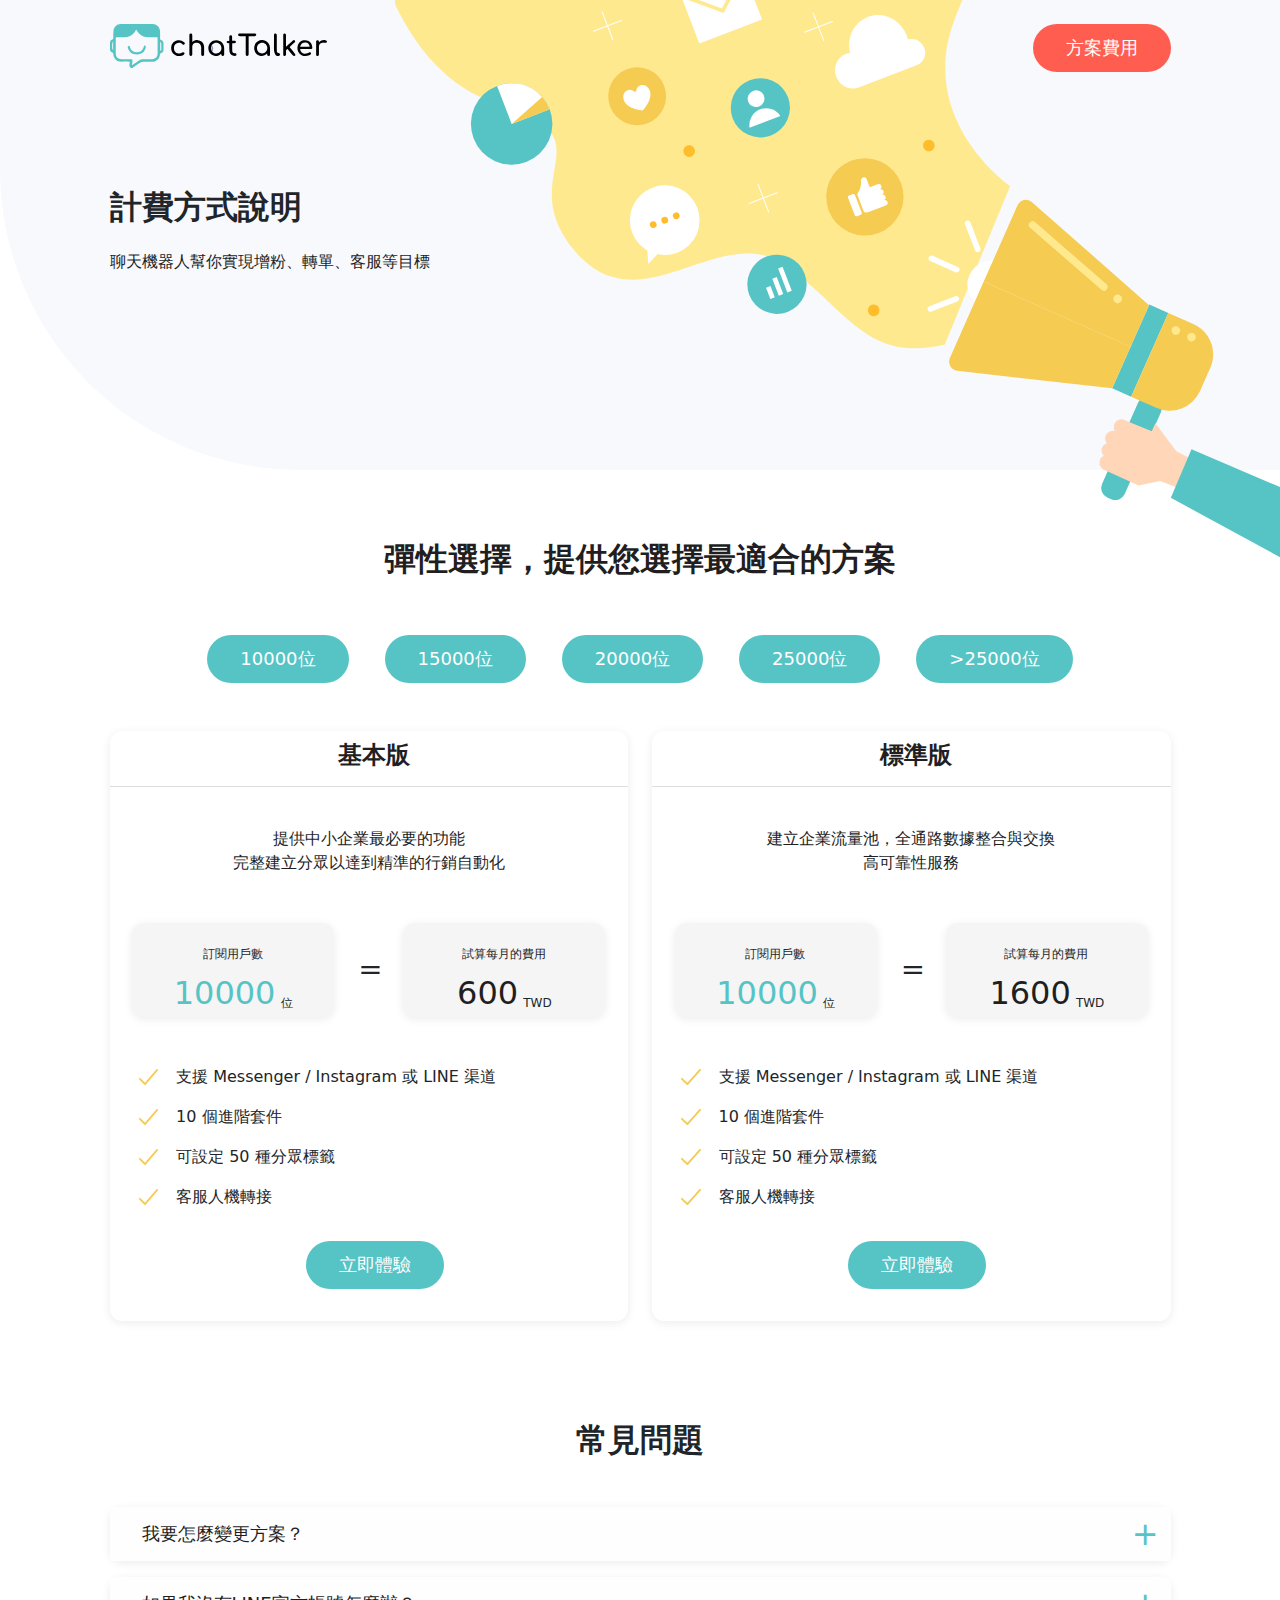
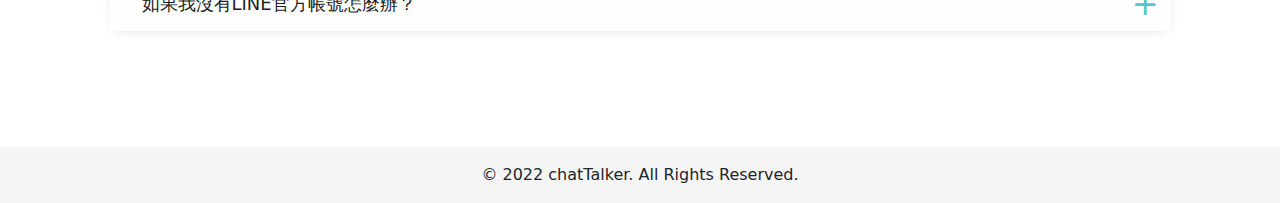
==== program.html @ 198b124a "01" ====
<html lang="en">

<head>
    <meta charset="UTF-8">
    <meta http-equiv="X-UA-Compatible" content="IE=edge">
    <meta name="viewport" content="width=device-width, initial-scale=1.0">
    <title>Document</title>
    <link rel="stylesheet" href="./css/all.css">
</head>

<body id="program">
    <div class="wrapper">
        <header class="container d-flex">
            <h1>
                <a href="./index.html">
                    <img src="./images/logo.svg" alt="ChatTalker">
                </a>
            </h1>
            <a href="./program.html" class="btn btn-red">方案費用</a>
        </header>
        <main class="pricing">
            <div class="container">
                <div class="row">
                    <div class="col-12">
                        <h2 class="fw-bold">計費方式說明</h2>
                        <p>聊天機器人幫你實現增粉、轉單、客服等目標</p>
                    </div>
                </div>
            </div>
        </main>
        <section class="choose container">
            <div class="col-12">
                <h2 class="text-center fw-bold">彈性選擇，提供您選擇最適合的方案</h2>
            </div>
            <ul class="btn-group">
                <li><a href="#" class="btn btn-theme">10000位</a></li>
                <li><a href="#" class="btn btn-theme">15000位</a></li>
                <li><a href="#" class="btn btn-theme">20000位</a></li>
                <li><a href="#" class="btn btn-theme">25000位</a></li>
                <li><a href="#" class="btn btn-theme">>25000位</a></li>
            </ul>
            <div class="row">
                <div class="col-lg-6 col-md-12">
                    <div class="card">
                        <div class="card-body">
                            <h4 class="card-title text-center fw-bold">基本版</h4>
                            <p class="card-para">提供中小企業最必要的功能<br>完整建立分眾以達到精準的行銷自動化</p>
                            <div class="row">
                                <div class="col-5">
                                    <div class="card bg-grey">
                                        <h5 class="text-center">訂閱用戶數</h5>
                                        <div class="d-inline">
                                            <p class="text-subtitle-pri">10000</p>
                                            <sub>位</sub>
                                        </div>
                                    </div>
                                </div>
                                <div class="col-1 my-auto to">
                                    =
                                </div>
                                <div class="col-5">
                                    <div class="card bg-grey">
                                        <h5 class="text-center">試算每月的費用</h5>
                                        <div class="d-inline">
                                            <p class="text-subtitle-blc">600</p>
                                            <sub>TWD</sub>
                                        </div>
                                    </div>
                                </div>
                            </div>
                            <ul class="menu-list">
                                <li>
                                    <img src="./images/checkmark-outline.svg" alt="">
                                    支援 Messenger / Instagram 或 LINE 渠道
                                </li>
                                <li>
                                    <img src="./images/checkmark-outline.svg" alt="">
                                    10 個進階套件
                                </li>
                                <li>
                                    <img src="./images/checkmark-outline.svg" alt="">
                                    可設定 50 種分眾標籤
                                </li>
                                <li>
                                    <img src="./images/checkmark-outline.svg" alt="">
                                    客服人機轉接
                                </li>
                            </ul>
                            <a href="#" class="btn btn-theme">立即體驗</a>
                        </div>
                    </div>
                </div>
                <div class="col-lg-6 col-md-12">
                    <div class="card">
                        <div class="card-body">
                            <h4 class="card-title text-center fw-bold">標準版</h4>
                            <p class="card-para">建立企業流量池，全通路數據整合與交換<br>高可靠性服務</p>
                            <div class="row">
                                <div class="col-5">
                                    <div class="card bg-grey">
                                        <h5 class="text-center">訂閱用戶數</h5>
                                        <div class="d-inline">
                                            <p class="text-subtitle-pri">10000</p>
                                            <sub>位</sub>
                                        </div>
                                    </div>
                                </div>
                                <div class="col-1 my-auto to">
                                    =
                                </div>
                                <div class="col-5">
                                    <div class="card bg-grey">
                                        <h5 class="text-center">試算每月的費用</h5>
                                        <div class="d-inline">
                                            <p class="text-subtitle-blc">1600</p>
                                            <sub>TWD</sub>
                                        </div>
                                    </div>
                                </div>
                            </div>
                            <ul class="menu-list">
                                <li>
                                    <img src="./images/checkmark-outline.svg" alt="">
                                    支援 Messenger / Instagram 或 LINE 渠道
                                </li>
                                <li>
                                    <img src="./images/checkmark-outline.svg" alt="">
                                    10 個進階套件
                                </li>
                                <li>
                                    <img src="./images/checkmark-outline.svg" alt="">
                                    可設定 50 種分眾標籤
                                </li>
                                <li>
                                    <img src="./images/checkmark-outline.svg" alt="">
                                    客服人機轉接
                                </li>
                            </ul>
                            <a href="#" class="btn btn-theme">立即體驗</a>
                        </div>
                    </div>
                </div>
            </div>
        </section>
        <section class="common hero container">
            <div class="col-12">
                <h2 class="text-center fw-bold common-title" style="margin-bottom: 48px;">常見問題</h2>
            </div>
            <div class="collapse-container">
                <div class="collapse-box">
                    <h4 class="collapse-title"><i></i>我要怎麼變更方案？</h4>
                    <div class="collapse-content">
                        <p>當然哦！我們錢都收了，不會拋棄你的！<br>請您直接來我們公司，我們假日也都在辦公室。</p>
                    </div>
                </div>

                <div class="collapse-box">
                    <h4 class="collapse-title"><i></i>如果我沒有LINE官方帳號怎麼辦？</h4>
                    <div class="collapse-content">
                        <p>當然哦！我們錢都收了，不會拋棄你的！<br>請您直接來我們公司，我們假日也都在辦公室。</p>
                    </div>
                </div>
            </div>
        </section>
        <footer>
            <div class="copyright">© 2022 chatTalker. All Rights Reserved.</div>
        </footer>

    </div>
</body>
<script src="./js/jquery-3.5.0.min.js"></script>
<script>
    let math = $('.math');
    $(document).ready(function () {
        $("body").on("click", function (event) {
            console.log($(event.target))
            event.preventDefault();
            if ($(event.target).hasClass("collapse-title")) {
                $(event.target).parent(".collapse-box").toggleClass("active");
                $(event.target).siblings(".collapse-content").slideToggle("300");
            }
        });
    });
</script>

</html>
---- css/all.css ----
@charset "UTF-8";
/* http://meyerweb.com/eric/tools/css/reset/ 
   v2.0 | 20110126
   License: none (public domain)
*/
html, body, div, span, applet, object, iframe,
h1, h2, h3, h4, h5, h6, p, blockquote, pre,
a, abbr, acronym, address, big, cite, code,
del, dfn, em, img, ins, kbd, q, s, samp,
small, strike, strong, sup, tt, var,
b, u, i, center,
dl, dt, dd, ol, ul, li,
fieldset, form, label, legend,
table, caption, tbody, tfoot, thead, tr, th, td,
article, aside, canvas, details, embed,
figure, figcaption, footer, header, hgroup,
menu, nav, output, ruby, section, summary,
time, mark, audio, video {
  margin: 0;
  padding: 0;
  border: 0;
  font-size: 100%;
  font: inherit;
  vertical-align: baseline;
}

/* HTML5 display-role reset for older browsers */
article, aside, details, figcaption, figure,
footer, header, hgroup, menu, nav, section {
  display: block;
}

body {
  line-height: 1;
}

ol, ul {
  list-style: none;
}

blockquote, q {
  quotes: none;
}

blockquote:before, blockquote:after,
q:before, q:after {
  content: "";
  content: none;
}

table {
  border-collapse: collapse;
  border-spacing: 0;
}

/*!
 * Bootstrap v5.2.0-beta1 (https://getbootstrap.com/)
 * Copyright 2011-2022 The Bootstrap Authors
 * Copyright 2011-2022 Twitter, Inc.
 * Licensed under MIT (https://github.com/twbs/bootstrap/blob/main/LICENSE)
 */
:root {
  --bs-blue: #0d6efd;
  --bs-indigo: #6610f2;
  --bs-purple: #6f42c1;
  --bs-pink: #d63384;
  --bs-red: #dc3545;
  --bs-orange: #fd7e14;
  --bs-yellow: #ffc107;
  --bs-green: #198754;
  --bs-teal: #20c997;
  --bs-cyan: #0dcaf0;
  --bs-black: #000;
  --bs-white: #fff;
  --bs-gray: #6c757d;
  --bs-gray-dark: #343a40;
  --bs-gray-100: #f8f9fa;
  --bs-gray-200: #e9ecef;
  --bs-gray-300: #dee2e6;
  --bs-gray-400: #ced4da;
  --bs-gray-500: #adb5bd;
  --bs-gray-600: #6c757d;
  --bs-gray-700: #495057;
  --bs-gray-800: #343a40;
  --bs-gray-900: #212529;
  --bs-primary: #0d6efd;
  --bs-secondary: #6c757d;
  --bs-success: #198754;
  --bs-info: #0dcaf0;
  --bs-warning: #ffc107;
  --bs-danger: #dc3545;
  --bs-light: #f8f9fa;
  --bs-dark: #212529;
  --bs-primary-rgb: 13, 110, 253;
  --bs-secondary-rgb: 108, 117, 125;
  --bs-success-rgb: 25, 135, 84;
  --bs-info-rgb: 13, 202, 240;
  --bs-warning-rgb: 255, 193, 7;
  --bs-danger-rgb: 220, 53, 69;
  --bs-light-rgb: 248, 249, 250;
  --bs-dark-rgb: 33, 37, 41;
  --bs-white-rgb: 255, 255, 255;
  --bs-black-rgb: 0, 0, 0;
  --bs-body-color-rgb: 33, 37, 41;
  --bs-body-bg-rgb: 255, 255, 255;
  --bs-font-sans-serif: system-ui, -apple-system, "Segoe UI", Roboto, "Helvetica Neue", "Noto Sans", "Liberation Sans", Arial, sans-serif, "Apple Color Emoji", "Segoe UI Emoji", "Segoe UI Symbol", "Noto Color Emoji";
  --bs-font-monospace: SFMono-Regular, Menlo, Monaco, Consolas, "Liberation Mono", "Courier New", monospace;
  --bs-gradient: linear-gradient(180deg, rgba(255, 255, 255, 0.15), rgba(255, 255, 255, 0));
  --bs-body-font-family: var(--bs-font-sans-serif);
  --bs-body-font-size: 1rem;
  --bs-body-font-weight: 400;
  --bs-body-line-height: 1.5;
  --bs-body-color: #212529;
  --bs-body-bg: #fff;
  --bs-border-width: 1px;
  --bs-border-style: solid;
  --bs-border-color: #dee2e6;
  --bs-border-color-translucent: rgba(0, 0, 0, 0.175);
  --bs-border-radius: 0.375rem;
  --bs-border-radius-sm: 0.25rem;
  --bs-border-radius-lg: 0.5rem;
  --bs-border-radius-xl: 1rem;
  --bs-border-radius-2xl: 2rem;
  --bs-border-radius-pill: 50rem;
  --bs-heading-color: ;
  --bs-link-color: #0d6efd;
  --bs-link-hover-color: #0a58ca;
  --bs-code-color: #d63384;
  --bs-highlight-bg: #fff3cd;
}

*,
*::before,
*::after {
  -webkit-box-sizing: border-box;
          box-sizing: border-box;
}

@media (prefers-reduced-motion: no-preference) {
  :root {
    scroll-behavior: smooth;
  }
}
body {
  margin: 0;
  font-family: var(--bs-body-font-family);
  font-size: var(--bs-body-font-size);
  font-weight: var(--bs-body-font-weight);
  line-height: var(--bs-body-line-height);
  color: var(--bs-body-color);
  text-align: var(--bs-body-text-align);
  background-color: var(--bs-body-bg);
  -webkit-text-size-adjust: 100%;
  -webkit-tap-highlight-color: rgba(0, 0, 0, 0);
}

hr {
  margin: 1rem 0;
  color: inherit;
  border: 0;
  border-top: 1px solid;
  opacity: 0.25;
}

h6, .h6, h5, .h5, h4, .h4, h3, .h3, h2, .h2, h1, .h1 {
  margin-top: 0;
  margin-bottom: 0.5rem;
  font-weight: 500;
  line-height: 1.2;
  color: var(--bs-heading-color);
}

h1, .h1 {
  font-size: calc(1.375rem + 1.5vw);
}

@media (min-width: 1200px) {
  h1, .h1 {
    font-size: 2.5rem;
  }
}
h2, .h2 {
  font-size: calc(1.325rem + 0.9vw);
}

@media (min-width: 1200px) {
  h2, .h2 {
    font-size: 2rem;
  }
}
h3, .h3 {
  font-size: calc(1.3rem + 0.6vw);
}

@media (min-width: 1200px) {
  h3, .h3 {
    font-size: 1.75rem;
  }
}
h4, .h4 {
  font-size: calc(1.275rem + 0.3vw);
}

@media (min-width: 1200px) {
  h4, .h4 {
    font-size: 1.5rem;
  }
}
h5, .h5 {
  font-size: 1.25rem;
}

h6, .h6 {
  font-size: 1rem;
}

p {
  margin-top: 0;
  margin-bottom: 1rem;
}

abbr[title] {
  -webkit-text-decoration: underline dotted;
  text-decoration: underline dotted;
  cursor: help;
  -webkit-text-decoration-skip-ink: none;
  text-decoration-skip-ink: none;
}

address {
  margin-bottom: 1rem;
  font-style: normal;
  line-height: inherit;
}

ol,
ul {
  padding-left: 2rem;
}

ol,
ul,
dl {
  margin-top: 0;
  margin-bottom: 1rem;
}

ol ol,
ul ul,
ol ul,
ul ol {
  margin-bottom: 0;
}

dt {
  font-weight: 700;
}

dd {
  margin-bottom: 0.5rem;
  margin-left: 0;
}

blockquote {
  margin: 0 0 1rem;
}

b,
strong {
  font-weight: bolder;
}

small, .small {
  font-size: 0.875em;
}

mark, .mark {
  padding: 0.1875em;
  background-color: var(--bs-highlight-bg);
}

sub,
sup {
  position: relative;
  font-size: 0.75em;
  line-height: 0;
  vertical-align: baseline;
}

sub {
  bottom: -0.25em;
}

sup {
  top: -0.5em;
}

a {
  color: var(--bs-link-color);
  text-decoration: underline;
}

a:hover {
  color: var(--bs-link-hover-color);
}

a:not([href]):not([class]), a:not([href]):not([class]):hover {
  color: inherit;
  text-decoration: none;
}

pre,
code,
kbd,
samp {
  font-family: var(--bs-font-monospace);
  font-size: 1em;
}

pre {
  display: block;
  margin-top: 0;
  margin-bottom: 1rem;
  overflow: auto;
  font-size: 0.875em;
}

pre code {
  font-size: inherit;
  color: inherit;
  word-break: normal;
}

code {
  font-size: 0.875em;
  color: var(--bs-code-color);
  word-wrap: break-word;
}

a > code {
  color: inherit;
}

kbd {
  padding: 0.1875rem 0.375rem;
  font-size: 0.875em;
  color: var(--bs-body-bg);
  background-color: var(--bs-body-color);
  border-radius: 0.25rem;
}

kbd kbd {
  padding: 0;
  font-size: 1em;
}

figure {
  margin: 0 0 1rem;
}

img,
svg {
  vertical-align: middle;
}

table {
  caption-side: bottom;
  border-collapse: collapse;
}

caption {
  padding-top: 0.5rem;
  padding-bottom: 0.5rem;
  color: rgba(var(--bs-body-color-rgb), 0.75);
  text-align: left;
}

th {
  text-align: inherit;
  text-align: -webkit-match-parent;
}

thead,
tbody,
tfoot,
tr,
td,
th {
  border-color: inherit;
  border-style: solid;
  border-width: 0;
}

label {
  display: inline-block;
}

button {
  border-radius: 0;
}

button:focus:not(:focus-visible) {
  outline: 0;
}

input,
button,
select,
optgroup,
textarea {
  margin: 0;
  font-family: inherit;
  font-size: inherit;
  line-height: inherit;
}

button,
select {
  text-transform: none;
}

[role=button] {
  cursor: pointer;
}

select {
  word-wrap: normal;
}

select:disabled {
  opacity: 1;
}

[list]:not([type=date]):not([type=datetime-local]):not([type=month]):not([type=week]):not([type=time])::-webkit-calendar-picker-indicator {
  display: none !important;
}

button,
[type=button],
[type=reset],
[type=submit] {
  -webkit-appearance: button;
}

button:not(:disabled),
[type=button]:not(:disabled),
[type=reset]:not(:disabled),
[type=submit]:not(:disabled) {
  cursor: pointer;
}

::-moz-focus-inner {
  padding: 0;
  border-style: none;
}

textarea {
  resize: vertical;
}

fieldset {
  min-width: 0;
  padding: 0;
  margin: 0;
  border: 0;
}

legend {
  float: left;
  width: 100%;
  padding: 0;
  margin-bottom: 0.5rem;
  font-size: calc(1.275rem + 0.3vw);
  line-height: inherit;
}

@media (min-width: 1200px) {
  legend {
    font-size: 1.5rem;
  }
}
legend + * {
  clear: left;
}

::-webkit-datetime-edit-fields-wrapper,
::-webkit-datetime-edit-text,
::-webkit-datetime-edit-minute,
::-webkit-datetime-edit-hour-field,
::-webkit-datetime-edit-day-field,
::-webkit-datetime-edit-month-field,
::-webkit-datetime-edit-year-field {
  padding: 0;
}

::-webkit-inner-spin-button {
  height: auto;
}

[type=search] {
  outline-offset: -2px;
  -webkit-appearance: textfield;
}

/* rtl:raw:
[type="tel"],
[type="url"],
[type="email"],
[type="number"] {
  direction: ltr;
}
*/
::-webkit-search-decoration {
  -webkit-appearance: none;
}

::-webkit-color-swatch-wrapper {
  padding: 0;
}

::-webkit-file-upload-button {
  font: inherit;
  -webkit-appearance: button;
}

::file-selector-button {
  font: inherit;
  -webkit-appearance: button;
}

output {
  display: inline-block;
}

iframe {
  border: 0;
}

summary {
  display: list-item;
  cursor: pointer;
}

progress {
  vertical-align: baseline;
}

[hidden] {
  display: none !important;
}

.lead {
  font-size: 1.25rem;
  font-weight: 300;
}

.display-1 {
  font-size: calc(1.625rem + 4.5vw);
  font-weight: 300;
  line-height: 1.2;
}

@media (min-width: 1200px) {
  .display-1 {
    font-size: 5rem;
  }
}
.display-2 {
  font-size: calc(1.575rem + 3.9vw);
  font-weight: 300;
  line-height: 1.2;
}

@media (min-width: 1200px) {
  .display-2 {
    font-size: 4.5rem;
  }
}
.display-3 {
  font-size: calc(1.525rem + 3.3vw);
  font-weight: 300;
  line-height: 1.2;
}

@media (min-width: 1200px) {
  .display-3 {
    font-size: 4rem;
  }
}
.display-4 {
  font-size: calc(1.475rem + 2.7vw);
  font-weight: 300;
  line-height: 1.2;
}

@media (min-width: 1200px) {
  .display-4 {
    font-size: 3.5rem;
  }
}
.display-5 {
  font-size: calc(1.425rem + 2.1vw);
  font-weight: 300;
  line-height: 1.2;
}

@media (min-width: 1200px) {
  .display-5 {
    font-size: 3rem;
  }
}
.display-6 {
  font-size: calc(1.375rem + 1.5vw);
  font-weight: 300;
  line-height: 1.2;
}

@media (min-width: 1200px) {
  .display-6 {
    font-size: 2.5rem;
  }
}
.list-unstyled {
  padding-left: 0;
  list-style: none;
}

.list-inline {
  padding-left: 0;
  list-style: none;
}

.list-inline-item {
  display: inline-block;
}

.list-inline-item:not(:last-child) {
  margin-right: 0.5rem;
}

.initialism {
  font-size: 0.875em;
  text-transform: uppercase;
}

.blockquote {
  margin-bottom: 1rem;
  font-size: 1.25rem;
}

.blockquote > :last-child {
  margin-bottom: 0;
}

.blockquote-footer {
  margin-top: -1rem;
  margin-bottom: 1rem;
  font-size: 0.875em;
  color: #6c757d;
}

.blockquote-footer::before {
  content: "— ";
}

.img-fluid {
  max-width: 100%;
  height: auto;
}

.img-thumbnail {
  padding: 0.25rem;
  background-color: #fff;
  border: 1px solid var(--bs-border-color);
  border-radius: 0.375rem;
  max-width: 100%;
  height: auto;
}

.figure {
  display: inline-block;
}

.figure-img {
  margin-bottom: 0.5rem;
  line-height: 1;
}

.figure-caption {
  font-size: 0.875em;
  color: #6c757d;
}

.container,
.container-fluid,
.container-xxl,
.container-xl,
.container-lg,
.container-md,
.container-sm {
  --bs-gutter-x: 1.5rem;
  --bs-gutter-y: 0;
  width: 100%;
  padding-right: calc(var(--bs-gutter-x) * 0.5);
  padding-left: calc(var(--bs-gutter-x) * 0.5);
  margin-right: auto;
  margin-left: auto;
}

@media (min-width: 576px) {
  .container-sm, .container {
    max-width: 540px;
  }
}
@media (min-width: 768px) {
  .container-md, .container-sm, .container {
    max-width: 720px;
  }
}
@media (min-width: 992px) {
  .container-lg, .container-md, .container-sm, .container {
    max-width: 960px;
  }
}
@media (min-width: 1200px) {
  .container-xl, .container-lg, .container-md, .container-sm, .container {
    max-width: 1140px;
  }
}
@media (min-width: 1400px) {
  .container-xxl, .container-xl, .container-lg, .container-md, .container-sm, .container {
    max-width: 1320px;
  }
}
.row {
  --bs-gutter-x: 1.5rem;
  --bs-gutter-y: 0;
  display: -webkit-box;
  display: -ms-flexbox;
  display: flex;
  -ms-flex-wrap: wrap;
      flex-wrap: wrap;
  margin-top: calc(-1 * var(--bs-gutter-y));
  margin-right: calc(-0.5 * var(--bs-gutter-x));
  margin-left: calc(-0.5 * var(--bs-gutter-x));
}

.row > * {
  -ms-flex-negative: 0;
      flex-shrink: 0;
  width: 100%;
  max-width: 100%;
  padding-right: calc(var(--bs-gutter-x) * 0.5);
  padding-left: calc(var(--bs-gutter-x) * 0.5);
  margin-top: var(--bs-gutter-y);
}

.col {
  -webkit-box-flex: 1;
      -ms-flex: 1 0 0%;
          flex: 1 0 0%;
}

.row-cols-auto > * {
  -webkit-box-flex: 0;
      -ms-flex: 0 0 auto;
          flex: 0 0 auto;
  width: auto;
}

.row-cols-1 > * {
  -webkit-box-flex: 0;
      -ms-flex: 0 0 auto;
          flex: 0 0 auto;
  width: 100%;
}

.row-cols-2 > * {
  -webkit-box-flex: 0;
      -ms-flex: 0 0 auto;
          flex: 0 0 auto;
  width: 50%;
}

.row-cols-3 > * {
  -webkit-box-flex: 0;
      -ms-flex: 0 0 auto;
          flex: 0 0 auto;
  width: 33.3333333333%;
}

.row-cols-4 > * {
  -webkit-box-flex: 0;
      -ms-flex: 0 0 auto;
          flex: 0 0 auto;
  width: 25%;
}

.row-cols-5 > * {
  -webkit-box-flex: 0;
      -ms-flex: 0 0 auto;
          flex: 0 0 auto;
  width: 20%;
}

.row-cols-6 > * {
  -webkit-box-flex: 0;
      -ms-flex: 0 0 auto;
          flex: 0 0 auto;
  width: 16.6666666667%;
}

.col-auto {
  -webkit-box-flex: 0;
      -ms-flex: 0 0 auto;
          flex: 0 0 auto;
  width: auto;
}

.col-1 {
  -webkit-box-flex: 0;
      -ms-flex: 0 0 auto;
          flex: 0 0 auto;
  width: 8.33333333%;
}

.col-2 {
  -webkit-box-flex: 0;
      -ms-flex: 0 0 auto;
          flex: 0 0 auto;
  width: 16.66666667%;
}

.col-3 {
  -webkit-box-flex: 0;
      -ms-flex: 0 0 auto;
          flex: 0 0 auto;
  width: 25%;
}

.col-4 {
  -webkit-box-flex: 0;
      -ms-flex: 0 0 auto;
          flex: 0 0 auto;
  width: 33.33333333%;
}

.col-5 {
  -webkit-box-flex: 0;
      -ms-flex: 0 0 auto;
          flex: 0 0 auto;
  width: 41.66666667%;
}

.col-6 {
  -webkit-box-flex: 0;
      -ms-flex: 0 0 auto;
          flex: 0 0 auto;
  width: 50%;
}

.col-7 {
  -webkit-box-flex: 0;
      -ms-flex: 0 0 auto;
          flex: 0 0 auto;
  width: 58.33333333%;
}

.col-8 {
  -webkit-box-flex: 0;
      -ms-flex: 0 0 auto;
          flex: 0 0 auto;
  width: 66.66666667%;
}

.col-9 {
  -webkit-box-flex: 0;
      -ms-flex: 0 0 auto;
          flex: 0 0 auto;
  width: 75%;
}

.col-10 {
  -webkit-box-flex: 0;
      -ms-flex: 0 0 auto;
          flex: 0 0 auto;
  width: 83.33333333%;
}

.col-11 {
  -webkit-box-flex: 0;
      -ms-flex: 0 0 auto;
          flex: 0 0 auto;
  width: 91.66666667%;
}

.col-12 {
  -webkit-box-flex: 0;
      -ms-flex: 0 0 auto;
          flex: 0 0 auto;
  width: 100%;
}

.offset-1 {
  margin-left: 8.33333333%;
}

.offset-2 {
  margin-left: 16.66666667%;
}

.offset-3 {
  margin-left: 25%;
}

.offset-4 {
  margin-left: 33.33333333%;
}

.offset-5 {
  margin-left: 41.66666667%;
}

.offset-6 {
  margin-left: 50%;
}

.offset-7 {
  margin-left: 58.33333333%;
}

.offset-8 {
  margin-left: 66.66666667%;
}

.offset-9 {
  margin-left: 75%;
}

.offset-10 {
  margin-left: 83.33333333%;
}

.offset-11 {
  margin-left: 91.66666667%;
}

.g-0,
.gx-0 {
  --bs-gutter-x: 0;
}

.g-0,
.gy-0 {
  --bs-gutter-y: 0;
}

.g-1,
.gx-1 {
  --bs-gutter-x: 0.25rem;
}

.g-1,
.gy-1 {
  --bs-gutter-y: 0.25rem;
}

.g-2,
.gx-2 {
  --bs-gutter-x: 0.5rem;
}

.g-2,
.gy-2 {
  --bs-gutter-y: 0.5rem;
}

.g-3,
.gx-3 {
  --bs-gutter-x: 1rem;
}

.g-3,
.gy-3 {
  --bs-gutter-y: 1rem;
}

.g-4,
.gx-4 {
  --bs-gutter-x: 1.5rem;
}

.g-4,
.gy-4 {
  --bs-gutter-y: 1.5rem;
}

.g-5,
.gx-5 {
  --bs-gutter-x: 3rem;
}

.g-5,
.gy-5 {
  --bs-gutter-y: 3rem;
}

@media (min-width: 576px) {
  .col-sm {
    -webkit-box-flex: 1;
        -ms-flex: 1 0 0%;
            flex: 1 0 0%;
  }

  .row-cols-sm-auto > * {
    -webkit-box-flex: 0;
        -ms-flex: 0 0 auto;
            flex: 0 0 auto;
    width: auto;
  }

  .row-cols-sm-1 > * {
    -webkit-box-flex: 0;
        -ms-flex: 0 0 auto;
            flex: 0 0 auto;
    width: 100%;
  }

  .row-cols-sm-2 > * {
    -webkit-box-flex: 0;
        -ms-flex: 0 0 auto;
            flex: 0 0 auto;
    width: 50%;
  }

  .row-cols-sm-3 > * {
    -webkit-box-flex: 0;
        -ms-flex: 0 0 auto;
            flex: 0 0 auto;
    width: 33.3333333333%;
  }

  .row-cols-sm-4 > * {
    -webkit-box-flex: 0;
        -ms-flex: 0 0 auto;
            flex: 0 0 auto;
    width: 25%;
  }

  .row-cols-sm-5 > * {
    -webkit-box-flex: 0;
        -ms-flex: 0 0 auto;
            flex: 0 0 auto;
    width: 20%;
  }

  .row-cols-sm-6 > * {
    -webkit-box-flex: 0;
        -ms-flex: 0 0 auto;
            flex: 0 0 auto;
    width: 16.6666666667%;
  }

  .col-sm-auto {
    -webkit-box-flex: 0;
        -ms-flex: 0 0 auto;
            flex: 0 0 auto;
    width: auto;
  }

  .col-sm-1 {
    -webkit-box-flex: 0;
        -ms-flex: 0 0 auto;
            flex: 0 0 auto;
    width: 8.33333333%;
  }

  .col-sm-2 {
    -webkit-box-flex: 0;
        -ms-flex: 0 0 auto;
            flex: 0 0 auto;
    width: 16.66666667%;
  }

  .col-sm-3 {
    -webkit-box-flex: 0;
        -ms-flex: 0 0 auto;
            flex: 0 0 auto;
    width: 25%;
  }

  .col-sm-4 {
    -webkit-box-flex: 0;
        -ms-flex: 0 0 auto;
            flex: 0 0 auto;
    width: 33.33333333%;
  }

  .col-sm-5 {
    -webkit-box-flex: 0;
        -ms-flex: 0 0 auto;
            flex: 0 0 auto;
    width: 41.66666667%;
  }

  .col-sm-6 {
    -webkit-box-flex: 0;
        -ms-flex: 0 0 auto;
            flex: 0 0 auto;
    width: 50%;
  }

  .col-sm-7 {
    -webkit-box-flex: 0;
        -ms-flex: 0 0 auto;
            flex: 0 0 auto;
    width: 58.33333333%;
  }

  .col-sm-8 {
    -webkit-box-flex: 0;
        -ms-flex: 0 0 auto;
            flex: 0 0 auto;
    width: 66.66666667%;
  }

  .col-sm-9 {
    -webkit-box-flex: 0;
        -ms-flex: 0 0 auto;
            flex: 0 0 auto;
    width: 75%;
  }

  .col-sm-10 {
    -webkit-box-flex: 0;
        -ms-flex: 0 0 auto;
            flex: 0 0 auto;
    width: 83.33333333%;
  }

  .col-sm-11 {
    -webkit-box-flex: 0;
        -ms-flex: 0 0 auto;
            flex: 0 0 auto;
    width: 91.66666667%;
  }

  .col-sm-12 {
    -webkit-box-flex: 0;
        -ms-flex: 0 0 auto;
            flex: 0 0 auto;
    width: 100%;
  }

  .offset-sm-0 {
    margin-left: 0;
  }

  .offset-sm-1 {
    margin-left: 8.33333333%;
  }

  .offset-sm-2 {
    margin-left: 16.66666667%;
  }

  .offset-sm-3 {
    margin-left: 25%;
  }

  .offset-sm-4 {
    margin-left: 33.33333333%;
  }

  .offset-sm-5 {
    margin-left: 41.66666667%;
  }

  .offset-sm-6 {
    margin-left: 50%;
  }

  .offset-sm-7 {
    margin-left: 58.33333333%;
  }

  .offset-sm-8 {
    margin-left: 66.66666667%;
  }

  .offset-sm-9 {
    margin-left: 75%;
  }

  .offset-sm-10 {
    margin-left: 83.33333333%;
  }

  .offset-sm-11 {
    margin-left: 91.66666667%;
  }

  .g-sm-0,
.gx-sm-0 {
    --bs-gutter-x: 0;
  }

  .g-sm-0,
.gy-sm-0 {
    --bs-gutter-y: 0;
  }

  .g-sm-1,
.gx-sm-1 {
    --bs-gutter-x: 0.25rem;
  }

  .g-sm-1,
.gy-sm-1 {
    --bs-gutter-y: 0.25rem;
  }

  .g-sm-2,
.gx-sm-2 {
    --bs-gutter-x: 0.5rem;
  }

  .g-sm-2,
.gy-sm-2 {
    --bs-gutter-y: 0.5rem;
  }

  .g-sm-3,
.gx-sm-3 {
    --bs-gutter-x: 1rem;
  }

  .g-sm-3,
.gy-sm-3 {
    --bs-gutter-y: 1rem;
  }

  .g-sm-4,
.gx-sm-4 {
    --bs-gutter-x: 1.5rem;
  }

  .g-sm-4,
.gy-sm-4 {
    --bs-gutter-y: 1.5rem;
  }

  .g-sm-5,
.gx-sm-5 {
    --bs-gutter-x: 3rem;
  }

  .g-sm-5,
.gy-sm-5 {
    --bs-gutter-y: 3rem;
  }
}
@media (min-width: 768px) {
  .col-md {
    -webkit-box-flex: 1;
        -ms-flex: 1 0 0%;
            flex: 1 0 0%;
  }

  .row-cols-md-auto > * {
    -webkit-box-flex: 0;
        -ms-flex: 0 0 auto;
            flex: 0 0 auto;
    width: auto;
  }

  .row-cols-md-1 > * {
    -webkit-box-flex: 0;
        -ms-flex: 0 0 auto;
            flex: 0 0 auto;
    width: 100%;
  }

  .row-cols-md-2 > * {
    -webkit-box-flex: 0;
        -ms-flex: 0 0 auto;
            flex: 0 0 auto;
    width: 50%;
  }

  .row-cols-md-3 > * {
    -webkit-box-flex: 0;
        -ms-flex: 0 0 auto;
            flex: 0 0 auto;
    width: 33.3333333333%;
  }

  .row-cols-md-4 > * {
    -webkit-box-flex: 0;
        -ms-flex: 0 0 auto;
            flex: 0 0 auto;
    width: 25%;
  }

  .row-cols-md-5 > * {
    -webkit-box-flex: 0;
        -ms-flex: 0 0 auto;
            flex: 0 0 auto;
    width: 20%;
  }

  .row-cols-md-6 > * {
    -webkit-box-flex: 0;
        -ms-flex: 0 0 auto;
            flex: 0 0 auto;
    width: 16.6666666667%;
  }

  .col-md-auto {
    -webkit-box-flex: 0;
        -ms-flex: 0 0 auto;
            flex: 0 0 auto;
    width: auto;
  }

  .col-md-1 {
    -webkit-box-flex: 0;
        -ms-flex: 0 0 auto;
            flex: 0 0 auto;
    width: 8.33333333%;
  }

  .col-md-2 {
    -webkit-box-flex: 0;
        -ms-flex: 0 0 auto;
            flex: 0 0 auto;
    width: 16.66666667%;
  }

  .col-md-3 {
    -webkit-box-flex: 0;
        -ms-flex: 0 0 auto;
            flex: 0 0 auto;
    width: 25%;
  }

  .col-md-4 {
    -webkit-box-flex: 0;
        -ms-flex: 0 0 auto;
            flex: 0 0 auto;
    width: 33.33333333%;
  }

  .col-md-5 {
    -webkit-box-flex: 0;
        -ms-flex: 0 0 auto;
            flex: 0 0 auto;
    width: 41.66666667%;
  }

  .col-md-6 {
    -webkit-box-flex: 0;
        -ms-flex: 0 0 auto;
            flex: 0 0 auto;
    width: 50%;
  }

  .col-md-7 {
    -webkit-box-flex: 0;
        -ms-flex: 0 0 auto;
            flex: 0 0 auto;
    width: 58.33333333%;
  }

  .col-md-8 {
    -webkit-box-flex: 0;
        -ms-flex: 0 0 auto;
            flex: 0 0 auto;
    width: 66.66666667%;
  }

  .col-md-9 {
    -webkit-box-flex: 0;
        -ms-flex: 0 0 auto;
            flex: 0 0 auto;
    width: 75%;
  }

  .col-md-10 {
    -webkit-box-flex: 0;
        -ms-flex: 0 0 auto;
            flex: 0 0 auto;
    width: 83.33333333%;
  }

  .col-md-11 {
    -webkit-box-flex: 0;
        -ms-flex: 0 0 auto;
            flex: 0 0 auto;
    width: 91.66666667%;
  }

  .col-md-12 {
    -webkit-box-flex: 0;
        -ms-flex: 0 0 auto;
            flex: 0 0 auto;
    width: 100%;
  }

  .offset-md-0 {
    margin-left: 0;
  }

  .offset-md-1 {
    margin-left: 8.33333333%;
  }

  .offset-md-2 {
    margin-left: 16.66666667%;
  }

  .offset-md-3 {
    margin-left: 25%;
  }

  .offset-md-4 {
    margin-left: 33.33333333%;
  }

  .offset-md-5 {
    margin-left: 41.66666667%;
  }

  .offset-md-6 {
    margin-left: 50%;
  }

  .offset-md-7 {
    margin-left: 58.33333333%;
  }

  .offset-md-8 {
    margin-left: 66.66666667%;
  }

  .offset-md-9 {
    margin-left: 75%;
  }

  .offset-md-10 {
    margin-left: 83.33333333%;
  }

  .offset-md-11 {
    margin-left: 91.66666667%;
  }

  .g-md-0,
.gx-md-0 {
    --bs-gutter-x: 0;
  }

  .g-md-0,
.gy-md-0 {
    --bs-gutter-y: 0;
  }

  .g-md-1,
.gx-md-1 {
    --bs-gutter-x: 0.25rem;
  }

  .g-md-1,
.gy-md-1 {
    --bs-gutter-y: 0.25rem;
  }

  .g-md-2,
.gx-md-2 {
    --bs-gutter-x: 0.5rem;
  }

  .g-md-2,
.gy-md-2 {
    --bs-gutter-y: 0.5rem;
  }

  .g-md-3,
.gx-md-3 {
    --bs-gutter-x: 1rem;
  }

  .g-md-3,
.gy-md-3 {
    --bs-gutter-y: 1rem;
  }

  .g-md-4,
.gx-md-4 {
    --bs-gutter-x: 1.5rem;
  }

  .g-md-4,
.gy-md-4 {
    --bs-gutter-y: 1.5rem;
  }

  .g-md-5,
.gx-md-5 {
    --bs-gutter-x: 3rem;
  }

  .g-md-5,
.gy-md-5 {
    --bs-gutter-y: 3rem;
  }
}
@media (min-width: 992px) {
  .col-lg {
    -webkit-box-flex: 1;
        -ms-flex: 1 0 0%;
            flex: 1 0 0%;
  }

  .row-cols-lg-auto > * {
    -webkit-box-flex: 0;
        -ms-flex: 0 0 auto;
            flex: 0 0 auto;
    width: auto;
  }

  .row-cols-lg-1 > * {
    -webkit-box-flex: 0;
        -ms-flex: 0 0 auto;
            flex: 0 0 auto;
    width: 100%;
  }

  .row-cols-lg-2 > * {
    -webkit-box-flex: 0;
        -ms-flex: 0 0 auto;
            flex: 0 0 auto;
    width: 50%;
  }

  .row-cols-lg-3 > * {
    -webkit-box-flex: 0;
        -ms-flex: 0 0 auto;
            flex: 0 0 auto;
    width: 33.3333333333%;
  }

  .row-cols-lg-4 > * {
    -webkit-box-flex: 0;
        -ms-flex: 0 0 auto;
            flex: 0 0 auto;
    width: 25%;
  }

  .row-cols-lg-5 > * {
    -webkit-box-flex: 0;
        -ms-flex: 0 0 auto;
            flex: 0 0 auto;
    width: 20%;
  }

  .row-cols-lg-6 > * {
    -webkit-box-flex: 0;
        -ms-flex: 0 0 auto;
            flex: 0 0 auto;
    width: 16.6666666667%;
  }

  .col-lg-auto {
    -webkit-box-flex: 0;
        -ms-flex: 0 0 auto;
            flex: 0 0 auto;
    width: auto;
  }

  .col-lg-1 {
    -webkit-box-flex: 0;
        -ms-flex: 0 0 auto;
            flex: 0 0 auto;
    width: 8.33333333%;
  }

  .col-lg-2 {
    -webkit-box-flex: 0;
        -ms-flex: 0 0 auto;
            flex: 0 0 auto;
    width: 16.66666667%;
  }

  .col-lg-3 {
    -webkit-box-flex: 0;
        -ms-flex: 0 0 auto;
            flex: 0 0 auto;
    width: 25%;
  }

  .col-lg-4 {
    -webkit-box-flex: 0;
        -ms-flex: 0 0 auto;
            flex: 0 0 auto;
    width: 33.33333333%;
  }

  .col-lg-5 {
    -webkit-box-flex: 0;
        -ms-flex: 0 0 auto;
            flex: 0 0 auto;
    width: 41.66666667%;
  }

  .col-lg-6 {
    -webkit-box-flex: 0;
        -ms-flex: 0 0 auto;
            flex: 0 0 auto;
    width: 50%;
  }

  .col-lg-7 {
    -webkit-box-flex: 0;
        -ms-flex: 0 0 auto;
            flex: 0 0 auto;
    width: 58.33333333%;
  }

  .col-lg-8 {
    -webkit-box-flex: 0;
        -ms-flex: 0 0 auto;
            flex: 0 0 auto;
    width: 66.66666667%;
  }

  .col-lg-9 {
    -webkit-box-flex: 0;
        -ms-flex: 0 0 auto;
            flex: 0 0 auto;
    width: 75%;
  }

  .col-lg-10 {
    -webkit-box-flex: 0;
        -ms-flex: 0 0 auto;
            flex: 0 0 auto;
    width: 83.33333333%;
  }

  .col-lg-11 {
    -webkit-box-flex: 0;
        -ms-flex: 0 0 auto;
            flex: 0 0 auto;
    width: 91.66666667%;
  }

  .col-lg-12 {
    -webkit-box-flex: 0;
        -ms-flex: 0 0 auto;
            flex: 0 0 auto;
    width: 100%;
  }

  .offset-lg-0 {
    margin-left: 0;
  }

  .offset-lg-1 {
    margin-left: 8.33333333%;
  }

  .offset-lg-2 {
    margin-left: 16.66666667%;
  }

  .offset-lg-3 {
    margin-left: 25%;
  }

  .offset-lg-4 {
    margin-left: 33.33333333%;
  }

  .offset-lg-5 {
    margin-left: 41.66666667%;
  }

  .offset-lg-6 {
    margin-left: 50%;
  }

  .offset-lg-7 {
    margin-left: 58.33333333%;
  }

  .offset-lg-8 {
    margin-left: 66.66666667%;
  }

  .offset-lg-9 {
    margin-left: 75%;
  }

  .offset-lg-10 {
    margin-left: 83.33333333%;
  }

  .offset-lg-11 {
    margin-left: 91.66666667%;
  }

  .g-lg-0,
.gx-lg-0 {
    --bs-gutter-x: 0;
  }

  .g-lg-0,
.gy-lg-0 {
    --bs-gutter-y: 0;
  }

  .g-lg-1,
.gx-lg-1 {
    --bs-gutter-x: 0.25rem;
  }

  .g-lg-1,
.gy-lg-1 {
    --bs-gutter-y: 0.25rem;
  }

  .g-lg-2,
.gx-lg-2 {
    --bs-gutter-x: 0.5rem;
  }

  .g-lg-2,
.gy-lg-2 {
    --bs-gutter-y: 0.5rem;
  }

  .g-lg-3,
.gx-lg-3 {
    --bs-gutter-x: 1rem;
  }

  .g-lg-3,
.gy-lg-3 {
    --bs-gutter-y: 1rem;
  }

  .g-lg-4,
.gx-lg-4 {
    --bs-gutter-x: 1.5rem;
  }

  .g-lg-4,
.gy-lg-4 {
    --bs-gutter-y: 1.5rem;
  }

  .g-lg-5,
.gx-lg-5 {
    --bs-gutter-x: 3rem;
  }

  .g-lg-5,
.gy-lg-5 {
    --bs-gutter-y: 3rem;
  }
}
@media (min-width: 1200px) {
  .col-xl {
    -webkit-box-flex: 1;
        -ms-flex: 1 0 0%;
            flex: 1 0 0%;
  }

  .row-cols-xl-auto > * {
    -webkit-box-flex: 0;
        -ms-flex: 0 0 auto;
            flex: 0 0 auto;
    width: auto;
  }

  .row-cols-xl-1 > * {
    -webkit-box-flex: 0;
        -ms-flex: 0 0 auto;
            flex: 0 0 auto;
    width: 100%;
  }

  .row-cols-xl-2 > * {
    -webkit-box-flex: 0;
        -ms-flex: 0 0 auto;
            flex: 0 0 auto;
    width: 50%;
  }

  .row-cols-xl-3 > * {
    -webkit-box-flex: 0;
        -ms-flex: 0 0 auto;
            flex: 0 0 auto;
    width: 33.3333333333%;
  }

  .row-cols-xl-4 > * {
    -webkit-box-flex: 0;
        -ms-flex: 0 0 auto;
            flex: 0 0 auto;
    width: 25%;
  }

  .row-cols-xl-5 > * {
    -webkit-box-flex: 0;
        -ms-flex: 0 0 auto;
            flex: 0 0 auto;
    width: 20%;
  }

  .row-cols-xl-6 > * {
    -webkit-box-flex: 0;
        -ms-flex: 0 0 auto;
            flex: 0 0 auto;
    width: 16.6666666667%;
  }

  .col-xl-auto {
    -webkit-box-flex: 0;
        -ms-flex: 0 0 auto;
            flex: 0 0 auto;
    width: auto;
  }

  .col-xl-1 {
    -webkit-box-flex: 0;
        -ms-flex: 0 0 auto;
            flex: 0 0 auto;
    width: 8.33333333%;
  }

  .col-xl-2 {
    -webkit-box-flex: 0;
        -ms-flex: 0 0 auto;
            flex: 0 0 auto;
    width: 16.66666667%;
  }

  .col-xl-3 {
    -webkit-box-flex: 0;
        -ms-flex: 0 0 auto;
            flex: 0 0 auto;
    width: 25%;
  }

  .col-xl-4 {
    -webkit-box-flex: 0;
        -ms-flex: 0 0 auto;
            flex: 0 0 auto;
    width: 33.33333333%;
  }

  .col-xl-5 {
    -webkit-box-flex: 0;
        -ms-flex: 0 0 auto;
            flex: 0 0 auto;
    width: 41.66666667%;
  }

  .col-xl-6 {
    -webkit-box-flex: 0;
        -ms-flex: 0 0 auto;
            flex: 0 0 auto;
    width: 50%;
  }

  .col-xl-7 {
    -webkit-box-flex: 0;
        -ms-flex: 0 0 auto;
            flex: 0 0 auto;
    width: 58.33333333%;
  }

  .col-xl-8 {
    -webkit-box-flex: 0;
        -ms-flex: 0 0 auto;
            flex: 0 0 auto;
    width: 66.66666667%;
  }

  .col-xl-9 {
    -webkit-box-flex: 0;
        -ms-flex: 0 0 auto;
            flex: 0 0 auto;
    width: 75%;
  }

  .col-xl-10 {
    -webkit-box-flex: 0;
        -ms-flex: 0 0 auto;
            flex: 0 0 auto;
    width: 83.33333333%;
  }

  .col-xl-11 {
    -webkit-box-flex: 0;
        -ms-flex: 0 0 auto;
            flex: 0 0 auto;
    width: 91.66666667%;
  }

  .col-xl-12 {
    -webkit-box-flex: 0;
        -ms-flex: 0 0 auto;
            flex: 0 0 auto;
    width: 100%;
  }

  .offset-xl-0 {
    margin-left: 0;
  }

  .offset-xl-1 {
    margin-left: 8.33333333%;
  }

  .offset-xl-2 {
    margin-left: 16.66666667%;
  }

  .offset-xl-3 {
    margin-left: 25%;
  }

  .offset-xl-4 {
    margin-left: 33.33333333%;
  }

  .offset-xl-5 {
    margin-left: 41.66666667%;
  }

  .offset-xl-6 {
    margin-left: 50%;
  }

  .offset-xl-7 {
    margin-left: 58.33333333%;
  }

  .offset-xl-8 {
    margin-left: 66.66666667%;
  }

  .offset-xl-9 {
    margin-left: 75%;
  }

  .offset-xl-10 {
    margin-left: 83.33333333%;
  }

  .offset-xl-11 {
    margin-left: 91.66666667%;
  }

  .g-xl-0,
.gx-xl-0 {
    --bs-gutter-x: 0;
  }

  .g-xl-0,
.gy-xl-0 {
    --bs-gutter-y: 0;
  }

  .g-xl-1,
.gx-xl-1 {
    --bs-gutter-x: 0.25rem;
  }

  .g-xl-1,
.gy-xl-1 {
    --bs-gutter-y: 0.25rem;
  }

  .g-xl-2,
.gx-xl-2 {
    --bs-gutter-x: 0.5rem;
  }

  .g-xl-2,
.gy-xl-2 {
    --bs-gutter-y: 0.5rem;
  }

  .g-xl-3,
.gx-xl-3 {
    --bs-gutter-x: 1rem;
  }

  .g-xl-3,
.gy-xl-3 {
    --bs-gutter-y: 1rem;
  }

  .g-xl-4,
.gx-xl-4 {
    --bs-gutter-x: 1.5rem;
  }

  .g-xl-4,
.gy-xl-4 {
    --bs-gutter-y: 1.5rem;
  }

  .g-xl-5,
.gx-xl-5 {
    --bs-gutter-x: 3rem;
  }

  .g-xl-5,
.gy-xl-5 {
    --bs-gutter-y: 3rem;
  }
}
@media (min-width: 1400px) {
  .col-xxl {
    -webkit-box-flex: 1;
        -ms-flex: 1 0 0%;
            flex: 1 0 0%;
  }

  .row-cols-xxl-auto > * {
    -webkit-box-flex: 0;
        -ms-flex: 0 0 auto;
            flex: 0 0 auto;
    width: auto;
  }

  .row-cols-xxl-1 > * {
    -webkit-box-flex: 0;
        -ms-flex: 0 0 auto;
            flex: 0 0 auto;
    width: 100%;
  }

  .row-cols-xxl-2 > * {
    -webkit-box-flex: 0;
        -ms-flex: 0 0 auto;
            flex: 0 0 auto;
    width: 50%;
  }

  .row-cols-xxl-3 > * {
    -webkit-box-flex: 0;
        -ms-flex: 0 0 auto;
            flex: 0 0 auto;
    width: 33.3333333333%;
  }

  .row-cols-xxl-4 > * {
    -webkit-box-flex: 0;
        -ms-flex: 0 0 auto;
            flex: 0 0 auto;
    width: 25%;
  }

  .row-cols-xxl-5 > * {
    -webkit-box-flex: 0;
        -ms-flex: 0 0 auto;
            flex: 0 0 auto;
    width: 20%;
  }

  .row-cols-xxl-6 > * {
    -webkit-box-flex: 0;
        -ms-flex: 0 0 auto;
            flex: 0 0 auto;
    width: 16.6666666667%;
  }

  .col-xxl-auto {
    -webkit-box-flex: 0;
        -ms-flex: 0 0 auto;
            flex: 0 0 auto;
    width: auto;
  }

  .col-xxl-1 {
    -webkit-box-flex: 0;
        -ms-flex: 0 0 auto;
            flex: 0 0 auto;
    width: 8.33333333%;
  }

  .col-xxl-2 {
    -webkit-box-flex: 0;
        -ms-flex: 0 0 auto;
            flex: 0 0 auto;
    width: 16.66666667%;
  }

  .col-xxl-3 {
    -webkit-box-flex: 0;
        -ms-flex: 0 0 auto;
            flex: 0 0 auto;
    width: 25%;
  }

  .col-xxl-4 {
    -webkit-box-flex: 0;
        -ms-flex: 0 0 auto;
            flex: 0 0 auto;
    width: 33.33333333%;
  }

  .col-xxl-5 {
    -webkit-box-flex: 0;
        -ms-flex: 0 0 auto;
            flex: 0 0 auto;
    width: 41.66666667%;
  }

  .col-xxl-6 {
    -webkit-box-flex: 0;
        -ms-flex: 0 0 auto;
            flex: 0 0 auto;
    width: 50%;
  }

  .col-xxl-7 {
    -webkit-box-flex: 0;
        -ms-flex: 0 0 auto;
            flex: 0 0 auto;
    width: 58.33333333%;
  }

  .col-xxl-8 {
    -webkit-box-flex: 0;
        -ms-flex: 0 0 auto;
            flex: 0 0 auto;
    width: 66.66666667%;
  }

  .col-xxl-9 {
    -webkit-box-flex: 0;
        -ms-flex: 0 0 auto;
            flex: 0 0 auto;
    width: 75%;
  }

  .col-xxl-10 {
    -webkit-box-flex: 0;
        -ms-flex: 0 0 auto;
            flex: 0 0 auto;
    width: 83.33333333%;
  }

  .col-xxl-11 {
    -webkit-box-flex: 0;
        -ms-flex: 0 0 auto;
            flex: 0 0 auto;
    width: 91.66666667%;
  }

  .col-xxl-12 {
    -webkit-box-flex: 0;
        -ms-flex: 0 0 auto;
            flex: 0 0 auto;
    width: 100%;
  }

  .offset-xxl-0 {
    margin-left: 0;
  }

  .offset-xxl-1 {
    margin-left: 8.33333333%;
  }

  .offset-xxl-2 {
    margin-left: 16.66666667%;
  }

  .offset-xxl-3 {
    margin-left: 25%;
  }

  .offset-xxl-4 {
    margin-left: 33.33333333%;
  }

  .offset-xxl-5 {
    margin-left: 41.66666667%;
  }

  .offset-xxl-6 {
    margin-left: 50%;
  }

  .offset-xxl-7 {
    margin-left: 58.33333333%;
  }

  .offset-xxl-8 {
    margin-left: 66.66666667%;
  }

  .offset-xxl-9 {
    margin-left: 75%;
  }

  .offset-xxl-10 {
    margin-left: 83.33333333%;
  }

  .offset-xxl-11 {
    margin-left: 91.66666667%;
  }

  .g-xxl-0,
.gx-xxl-0 {
    --bs-gutter-x: 0;
  }

  .g-xxl-0,
.gy-xxl-0 {
    --bs-gutter-y: 0;
  }

  .g-xxl-1,
.gx-xxl-1 {
    --bs-gutter-x: 0.25rem;
  }

  .g-xxl-1,
.gy-xxl-1 {
    --bs-gutter-y: 0.25rem;
  }

  .g-xxl-2,
.gx-xxl-2 {
    --bs-gutter-x: 0.5rem;
  }

  .g-xxl-2,
.gy-xxl-2 {
    --bs-gutter-y: 0.5rem;
  }

  .g-xxl-3,
.gx-xxl-3 {
    --bs-gutter-x: 1rem;
  }

  .g-xxl-3,
.gy-xxl-3 {
    --bs-gutter-y: 1rem;
  }

  .g-xxl-4,
.gx-xxl-4 {
    --bs-gutter-x: 1.5rem;
  }

  .g-xxl-4,
.gy-xxl-4 {
    --bs-gutter-y: 1.5rem;
  }

  .g-xxl-5,
.gx-xxl-5 {
    --bs-gutter-x: 3rem;
  }

  .g-xxl-5,
.gy-xxl-5 {
    --bs-gutter-y: 3rem;
  }
}
.table {
  --bs-table-color: var(--bs-body-color);
  --bs-table-bg: transparent;
  --bs-table-border-color: var(--bs-border-color);
  --bs-table-accent-bg: transparent;
  --bs-table-striped-color: var(--bs-body-color);
  --bs-table-striped-bg: rgba(0, 0, 0, 0.05);
  --bs-table-active-color: var(--bs-body-color);
  --bs-table-active-bg: rgba(0, 0, 0, 0.1);
  --bs-table-hover-color: var(--bs-body-color);
  --bs-table-hover-bg: rgba(0, 0, 0, 0.075);
  width: 100%;
  margin-bottom: 1rem;
  color: var(--bs-table-color);
  vertical-align: top;
  border-color: var(--bs-table-border-color);
}

.table > :not(caption) > * > * {
  padding: 0.5rem 0.5rem;
  background-color: var(--bs-table-bg);
  border-bottom-width: 1px;
  -webkit-box-shadow: inset 0 0 0 9999px var(--bs-table-accent-bg);
          box-shadow: inset 0 0 0 9999px var(--bs-table-accent-bg);
}

.table > tbody {
  vertical-align: inherit;
}

.table > thead {
  vertical-align: bottom;
}

.table-group-divider {
  border-top: 2px solid currentcolor;
}

.caption-top {
  caption-side: top;
}

.table-sm > :not(caption) > * > * {
  padding: 0.25rem 0.25rem;
}

.table-bordered > :not(caption) > * {
  border-width: 1px 0;
}

.table-bordered > :not(caption) > * > * {
  border-width: 0 1px;
}

.table-borderless > :not(caption) > * > * {
  border-bottom-width: 0;
}

.table-borderless > :not(:first-child) {
  border-top-width: 0;
}

.table-striped > tbody > tr:nth-of-type(odd) > * {
  --bs-table-accent-bg: var(--bs-table-striped-bg);
  color: var(--bs-table-striped-color);
}

.table-striped-columns > :not(caption) > tr > :nth-child(even) {
  --bs-table-accent-bg: var(--bs-table-striped-bg);
  color: var(--bs-table-striped-color);
}

.table-active {
  --bs-table-accent-bg: var(--bs-table-active-bg);
  color: var(--bs-table-active-color);
}

.table-hover > tbody > tr:hover > * {
  --bs-table-accent-bg: var(--bs-table-hover-bg);
  color: var(--bs-table-hover-color);
}

.table-primary {
  --bs-table-color: #000;
  --bs-table-bg: #cfe2ff;
  --bs-table-border-color: #bacbe6;
  --bs-table-striped-bg: #c5d7f2;
  --bs-table-striped-color: #000;
  --bs-table-active-bg: #bacbe6;
  --bs-table-active-color: #000;
  --bs-table-hover-bg: #bfd1ec;
  --bs-table-hover-color: #000;
  color: var(--bs-table-color);
  border-color: var(--bs-table-border-color);
}

.table-secondary {
  --bs-table-color: #000;
  --bs-table-bg: #e2e3e5;
  --bs-table-border-color: #cbccce;
  --bs-table-striped-bg: #d7d8da;
  --bs-table-striped-color: #000;
  --bs-table-active-bg: #cbccce;
  --bs-table-active-color: #000;
  --bs-table-hover-bg: #d1d2d4;
  --bs-table-hover-color: #000;
  color: var(--bs-table-color);
  border-color: var(--bs-table-border-color);
}

.table-success {
  --bs-table-color: #000;
  --bs-table-bg: #d1e7dd;
  --bs-table-border-color: #bcd0c7;
  --bs-table-striped-bg: #c7dbd2;
  --bs-table-striped-color: #000;
  --bs-table-active-bg: #bcd0c7;
  --bs-table-active-color: #000;
  --bs-table-hover-bg: #c1d6cc;
  --bs-table-hover-color: #000;
  color: var(--bs-table-color);
  border-color: var(--bs-table-border-color);
}

.table-info {
  --bs-table-color: #000;
  --bs-table-bg: #cff4fc;
  --bs-table-border-color: #badce3;
  --bs-table-striped-bg: #c5e8ef;
  --bs-table-striped-color: #000;
  --bs-table-active-bg: #badce3;
  --bs-table-active-color: #000;
  --bs-table-hover-bg: #bfe2e9;
  --bs-table-hover-color: #000;
  color: var(--bs-table-color);
  border-color: var(--bs-table-border-color);
}

.table-warning {
  --bs-table-color: #000;
  --bs-table-bg: #fff3cd;
  --bs-table-border-color: #e6dbb9;
  --bs-table-striped-bg: #f2e7c3;
  --bs-table-striped-color: #000;
  --bs-table-active-bg: #e6dbb9;
  --bs-table-active-color: #000;
  --bs-table-hover-bg: #ece1be;
  --bs-table-hover-color: #000;
  color: var(--bs-table-color);
  border-color: var(--bs-table-border-color);
}

.table-danger {
  --bs-table-color: #000;
  --bs-table-bg: #f8d7da;
  --bs-table-border-color: #dfc2c4;
  --bs-table-striped-bg: #eccccf;
  --bs-table-striped-color: #000;
  --bs-table-active-bg: #dfc2c4;
  --bs-table-active-color: #000;
  --bs-table-hover-bg: #e5c7ca;
  --bs-table-hover-color: #000;
  color: var(--bs-table-color);
  border-color: var(--bs-table-border-color);
}

.table-light {
  --bs-table-color: #000;
  --bs-table-bg: #f8f9fa;
  --bs-table-border-color: #dfe0e1;
  --bs-table-striped-bg: #ecedee;
  --bs-table-striped-color: #000;
  --bs-table-active-bg: #dfe0e1;
  --bs-table-active-color: #000;
  --bs-table-hover-bg: #e5e6e7;
  --bs-table-hover-color: #000;
  color: var(--bs-table-color);
  border-color: var(--bs-table-border-color);
}

.table-dark {
  --bs-table-color: #fff;
  --bs-table-bg: #212529;
  --bs-table-border-color: #373b3e;
  --bs-table-striped-bg: #2c3034;
  --bs-table-striped-color: #fff;
  --bs-table-active-bg: #373b3e;
  --bs-table-active-color: #fff;
  --bs-table-hover-bg: #323539;
  --bs-table-hover-color: #fff;
  color: var(--bs-table-color);
  border-color: var(--bs-table-border-color);
}

.table-responsive {
  overflow-x: auto;
  -webkit-overflow-scrolling: touch;
}

@media (max-width: 575.98px) {
  .table-responsive-sm {
    overflow-x: auto;
    -webkit-overflow-scrolling: touch;
  }
}
@media (max-width: 767.98px) {
  .table-responsive-md {
    overflow-x: auto;
    -webkit-overflow-scrolling: touch;
  }
}
@media (max-width: 991.98px) {
  .table-responsive-lg {
    overflow-x: auto;
    -webkit-overflow-scrolling: touch;
  }
}
@media (max-width: 1199.98px) {
  .table-responsive-xl {
    overflow-x: auto;
    -webkit-overflow-scrolling: touch;
  }
}
@media (max-width: 1399.98px) {
  .table-responsive-xxl {
    overflow-x: auto;
    -webkit-overflow-scrolling: touch;
  }
}
.form-label {
  margin-bottom: 0.5rem;
}

.col-form-label {
  padding-top: calc(0.375rem + 1px);
  padding-bottom: calc(0.375rem + 1px);
  margin-bottom: 0;
  font-size: inherit;
  line-height: 1.5;
}

.col-form-label-lg {
  padding-top: calc(0.5rem + 1px);
  padding-bottom: calc(0.5rem + 1px);
  font-size: 1.25rem;
}

.col-form-label-sm {
  padding-top: calc(0.25rem + 1px);
  padding-bottom: calc(0.25rem + 1px);
  font-size: 0.875rem;
}

.form-text {
  margin-top: 0.25rem;
  font-size: 0.875em;
  color: rgba(var(--bs-body-color-rgb), 0.75);
}

.form-control {
  display: block;
  width: 100%;
  padding: 0.375rem 0.75rem;
  font-size: 1rem;
  font-weight: 400;
  line-height: 1.5;
  color: #212529;
  background-color: #fff;
  background-clip: padding-box;
  border: 1px solid #ced4da;
  -webkit-appearance: none;
  -moz-appearance: none;
  appearance: none;
  border-radius: 0.375rem;
  -webkit-transition: border-color 0.15s ease-in-out, -webkit-box-shadow 0.15s ease-in-out;
  transition: border-color 0.15s ease-in-out, -webkit-box-shadow 0.15s ease-in-out;
  transition: border-color 0.15s ease-in-out, box-shadow 0.15s ease-in-out;
  transition: border-color 0.15s ease-in-out, box-shadow 0.15s ease-in-out, -webkit-box-shadow 0.15s ease-in-out;
}

@media (prefers-reduced-motion: reduce) {
  .form-control {
    -webkit-transition: none;
    transition: none;
  }
}
.form-control[type=file] {
  overflow: hidden;
}

.form-control[type=file]:not(:disabled):not([readonly]) {
  cursor: pointer;
}

.form-control:focus {
  color: #212529;
  background-color: #fff;
  border-color: #86b7fe;
  outline: 0;
  -webkit-box-shadow: 0 0 0 0.25rem rgba(13, 110, 253, 0.25);
          box-shadow: 0 0 0 0.25rem rgba(13, 110, 253, 0.25);
}

.form-control::-webkit-date-and-time-value {
  height: 1.5em;
}

.form-control::-moz-placeholder {
  color: #6c757d;
  opacity: 1;
}

.form-control::-webkit-input-placeholder {
  color: #6c757d;
  opacity: 1;
}

.form-control:-ms-input-placeholder {
  color: #6c757d;
  opacity: 1;
}

.form-control::-ms-input-placeholder {
  color: #6c757d;
  opacity: 1;
}

.form-control::placeholder {
  color: #6c757d;
  opacity: 1;
}

.form-control:disabled, .form-control[readonly] {
  background-color: #e9ecef;
  opacity: 1;
}

.form-control::-webkit-file-upload-button {
  padding: 0.375rem 0.75rem;
  margin: -0.375rem -0.75rem;
  -webkit-margin-end: 0.75rem;
  margin-inline-end: 0.75rem;
  color: #212529;
  background-color: #e9ecef;
  pointer-events: none;
  border-color: inherit;
  border-style: solid;
  border-width: 0;
  border-inline-end-width: 1px;
  border-radius: 0;
  -webkit-transition: color 0.15s ease-in-out, background-color 0.15s ease-in-out, border-color 0.15s ease-in-out, -webkit-box-shadow 0.15s ease-in-out;
  transition: color 0.15s ease-in-out, background-color 0.15s ease-in-out, border-color 0.15s ease-in-out, -webkit-box-shadow 0.15s ease-in-out;
  transition: color 0.15s ease-in-out, background-color 0.15s ease-in-out, border-color 0.15s ease-in-out, box-shadow 0.15s ease-in-out;
  transition: color 0.15s ease-in-out, background-color 0.15s ease-in-out, border-color 0.15s ease-in-out, box-shadow 0.15s ease-in-out, -webkit-box-shadow 0.15s ease-in-out;
}

.form-control::file-selector-button {
  padding: 0.375rem 0.75rem;
  margin: -0.375rem -0.75rem;
  -webkit-margin-end: 0.75rem;
  margin-inline-end: 0.75rem;
  color: #212529;
  background-color: #e9ecef;
  pointer-events: none;
  border-color: inherit;
  border-style: solid;
  border-width: 0;
  border-inline-end-width: 1px;
  border-radius: 0;
  -webkit-transition: color 0.15s ease-in-out, background-color 0.15s ease-in-out, border-color 0.15s ease-in-out, -webkit-box-shadow 0.15s ease-in-out;
  transition: color 0.15s ease-in-out, background-color 0.15s ease-in-out, border-color 0.15s ease-in-out, -webkit-box-shadow 0.15s ease-in-out;
  transition: color 0.15s ease-in-out, background-color 0.15s ease-in-out, border-color 0.15s ease-in-out, box-shadow 0.15s ease-in-out;
  transition: color 0.15s ease-in-out, background-color 0.15s ease-in-out, border-color 0.15s ease-in-out, box-shadow 0.15s ease-in-out, -webkit-box-shadow 0.15s ease-in-out;
}

@media (prefers-reduced-motion: reduce) {

  .form-control::-webkit-file-upload-button {
    -webkit-transition: none;
    transition: none;
  }

  .form-control::file-selector-button {
    -webkit-transition: none;
    transition: none;
  }
}

.form-control:hover:not(:disabled):not([readonly])::-webkit-file-upload-button {
  background-color: #dde0e3;
}

.form-control:hover:not(:disabled):not([readonly])::file-selector-button {
  background-color: #dde0e3;
}

.form-control-plaintext {
  display: block;
  width: 100%;
  padding: 0.375rem 0;
  margin-bottom: 0;
  line-height: 1.5;
  color: #212529;
  background-color: transparent;
  border: solid transparent;
  border-width: 1px 0;
}

.form-control-plaintext.form-control-sm, .form-control-plaintext.form-control-lg {
  padding-right: 0;
  padding-left: 0;
}

.form-control-sm {
  min-height: calc(1.5em + 0.5rem + 2px);
  padding: 0.25rem 0.5rem;
  font-size: 0.875rem;
  border-radius: 0.25rem;
}

.form-control-sm::-webkit-file-upload-button {
  padding: 0.25rem 0.5rem;
  margin: -0.25rem -0.5rem;
  -webkit-margin-end: 0.5rem;
  margin-inline-end: 0.5rem;
}

.form-control-sm::file-selector-button {
  padding: 0.25rem 0.5rem;
  margin: -0.25rem -0.5rem;
  -webkit-margin-end: 0.5rem;
  margin-inline-end: 0.5rem;
}

.form-control-lg {
  min-height: calc(1.5em + 1rem + 2px);
  padding: 0.5rem 1rem;
  font-size: 1.25rem;
  border-radius: 0.5rem;
}

.form-control-lg::-webkit-file-upload-button {
  padding: 0.5rem 1rem;
  margin: -0.5rem -1rem;
  -webkit-margin-end: 1rem;
  margin-inline-end: 1rem;
}

.form-control-lg::file-selector-button {
  padding: 0.5rem 1rem;
  margin: -0.5rem -1rem;
  -webkit-margin-end: 1rem;
  margin-inline-end: 1rem;
}

textarea.form-control {
  min-height: calc(1.5em + 0.75rem + 2px);
}

textarea.form-control-sm {
  min-height: calc(1.5em + 0.5rem + 2px);
}

textarea.form-control-lg {
  min-height: calc(1.5em + 1rem + 2px);
}

.form-control-color {
  width: 3rem;
  height: auto;
  padding: 0.375rem;
}

.form-control-color:not(:disabled):not([readonly]) {
  cursor: pointer;
}

.form-control-color::-moz-color-swatch {
  height: 1.5em;
  border-radius: 0.375rem;
}

.form-control-color::-webkit-color-swatch {
  height: 1.5em;
  border-radius: 0.375rem;
}

.form-select {
  display: block;
  width: 100%;
  padding: 0.375rem 2.25rem 0.375rem 0.75rem;
  -moz-padding-start: calc(0.75rem - 3px);
  font-size: 1rem;
  font-weight: 400;
  line-height: 1.5;
  color: #212529;
  background-color: #fff;
  background-image: url("data:image/svg+xml,%3csvg xmlns='http://www.w3.org/2000/svg' viewBox='0 0 16 16'%3e%3cpath fill='none' stroke='%23343a40' stroke-linecap='round' stroke-linejoin='round' stroke-width='2' d='m2 5 6 6 6-6'/%3e%3c/svg%3e");
  background-repeat: no-repeat;
  background-position: right 0.75rem center;
  background-size: 16px 12px;
  border: 1px solid #ced4da;
  border-radius: 0.375rem;
  -webkit-transition: border-color 0.15s ease-in-out, -webkit-box-shadow 0.15s ease-in-out;
  transition: border-color 0.15s ease-in-out, -webkit-box-shadow 0.15s ease-in-out;
  transition: border-color 0.15s ease-in-out, box-shadow 0.15s ease-in-out;
  transition: border-color 0.15s ease-in-out, box-shadow 0.15s ease-in-out, -webkit-box-shadow 0.15s ease-in-out;
  -webkit-appearance: none;
  -moz-appearance: none;
  appearance: none;
}

@media (prefers-reduced-motion: reduce) {
  .form-select {
    -webkit-transition: none;
    transition: none;
  }
}
.form-select:focus {
  border-color: #86b7fe;
  outline: 0;
  -webkit-box-shadow: 0 0 0 0.25rem rgba(13, 110, 253, 0.25);
          box-shadow: 0 0 0 0.25rem rgba(13, 110, 253, 0.25);
}

.form-select[multiple], .form-select[size]:not([size="1"]) {
  padding-right: 0.75rem;
  background-image: none;
}

.form-select:disabled {
  background-color: #e9ecef;
}

.form-select:-moz-focusring {
  color: transparent;
  text-shadow: 0 0 0 #212529;
}

.form-select-sm {
  padding-top: 0.25rem;
  padding-bottom: 0.25rem;
  padding-left: 0.5rem;
  font-size: 0.875rem;
  border-radius: 0.25rem;
}

.form-select-lg {
  padding-top: 0.5rem;
  padding-bottom: 0.5rem;
  padding-left: 1rem;
  font-size: 1.25rem;
  border-radius: 0.5rem;
}

.form-check {
  display: block;
  min-height: 1.5rem;
  padding-left: 1.5em;
  margin-bottom: 0.125rem;
}

.form-check .form-check-input {
  float: left;
  margin-left: -1.5em;
}

.form-check-reverse {
  padding-right: 1.5em;
  padding-left: 0;
  text-align: right;
}

.form-check-reverse .form-check-input {
  float: right;
  margin-right: -1.5em;
  margin-left: 0;
}

.form-check-input {
  width: 1em;
  height: 1em;
  margin-top: 0.25em;
  vertical-align: top;
  background-color: #fff;
  background-repeat: no-repeat;
  background-position: center;
  background-size: contain;
  border: 1px solid rgba(0, 0, 0, 0.25);
  -webkit-appearance: none;
  -moz-appearance: none;
  appearance: none;
  -webkit-print-color-adjust: exact;
  print-color-adjust: exact;
}

.form-check-input[type=checkbox] {
  border-radius: 0.25em;
}

.form-check-input[type=radio] {
  border-radius: 50%;
}

.form-check-input:active {
  -webkit-filter: brightness(90%);
          filter: brightness(90%);
}

.form-check-input:focus {
  border-color: #86b7fe;
  outline: 0;
  -webkit-box-shadow: 0 0 0 0.25rem rgba(13, 110, 253, 0.25);
          box-shadow: 0 0 0 0.25rem rgba(13, 110, 253, 0.25);
}

.form-check-input:checked {
  background-color: #0d6efd;
  border-color: #0d6efd;
}

.form-check-input:checked[type=checkbox] {
  background-image: url("data:image/svg+xml,%3csvg xmlns='http://www.w3.org/2000/svg' viewBox='0 0 20 20'%3e%3cpath fill='none' stroke='%23fff' stroke-linecap='round' stroke-linejoin='round' stroke-width='3' d='m6 10 3 3 6-6'/%3e%3c/svg%3e");
}

.form-check-input:checked[type=radio] {
  background-image: url("data:image/svg+xml,%3csvg xmlns='http://www.w3.org/2000/svg' viewBox='-4 -4 8 8'%3e%3ccircle r='2' fill='%23fff'/%3e%3c/svg%3e");
}

.form-check-input[type=checkbox]:indeterminate {
  background-color: #0d6efd;
  border-color: #0d6efd;
  background-image: url("data:image/svg+xml,%3csvg xmlns='http://www.w3.org/2000/svg' viewBox='0 0 20 20'%3e%3cpath fill='none' stroke='%23fff' stroke-linecap='round' stroke-linejoin='round' stroke-width='3' d='M6 10h8'/%3e%3c/svg%3e");
}

.form-check-input:disabled {
  pointer-events: none;
  -webkit-filter: none;
          filter: none;
  opacity: 0.5;
}

.form-check-input[disabled] ~ .form-check-label, .form-check-input:disabled ~ .form-check-label {
  cursor: default;
  opacity: 0.5;
}

.form-switch {
  padding-left: 2.5em;
}

.form-switch .form-check-input {
  width: 2em;
  margin-left: -2.5em;
  background-image: url("data:image/svg+xml,%3csvg xmlns='http://www.w3.org/2000/svg' viewBox='-4 -4 8 8'%3e%3ccircle r='3' fill='rgba%280, 0, 0, 0.25%29'/%3e%3c/svg%3e");
  background-position: left center;
  border-radius: 2em;
  -webkit-transition: background-position 0.15s ease-in-out;
  transition: background-position 0.15s ease-in-out;
}

@media (prefers-reduced-motion: reduce) {
  .form-switch .form-check-input {
    -webkit-transition: none;
    transition: none;
  }
}
.form-switch .form-check-input:focus {
  background-image: url("data:image/svg+xml,%3csvg xmlns='http://www.w3.org/2000/svg' viewBox='-4 -4 8 8'%3e%3ccircle r='3' fill='%2386b7fe'/%3e%3c/svg%3e");
}

.form-switch .form-check-input:checked {
  background-position: right center;
  background-image: url("data:image/svg+xml,%3csvg xmlns='http://www.w3.org/2000/svg' viewBox='-4 -4 8 8'%3e%3ccircle r='3' fill='%23fff'/%3e%3c/svg%3e");
}

.form-switch.form-check-reverse {
  padding-right: 2.5em;
  padding-left: 0;
}

.form-switch.form-check-reverse .form-check-input {
  margin-right: -2.5em;
  margin-left: 0;
}

.form-check-inline {
  display: inline-block;
  margin-right: 1rem;
}

.btn-check {
  position: absolute;
  clip: rect(0, 0, 0, 0);
  pointer-events: none;
}

.btn-check[disabled] + .btn, .btn-check:disabled + .btn {
  pointer-events: none;
  -webkit-filter: none;
          filter: none;
  opacity: 0.65;
}

.form-range {
  width: 100%;
  height: 1.5rem;
  padding: 0;
  background-color: transparent;
  -webkit-appearance: none;
  -moz-appearance: none;
  appearance: none;
}

.form-range:focus {
  outline: 0;
}

.form-range:focus::-webkit-slider-thumb {
  -webkit-box-shadow: 0 0 0 1px #fff, 0 0 0 0.25rem rgba(13, 110, 253, 0.25);
          box-shadow: 0 0 0 1px #fff, 0 0 0 0.25rem rgba(13, 110, 253, 0.25);
}

.form-range:focus::-moz-range-thumb {
  box-shadow: 0 0 0 1px #fff, 0 0 0 0.25rem rgba(13, 110, 253, 0.25);
}

.form-range::-moz-focus-outer {
  border: 0;
}

.form-range::-webkit-slider-thumb {
  width: 1rem;
  height: 1rem;
  margin-top: -0.25rem;
  background-color: #0d6efd;
  border: 0;
  border-radius: 1rem;
  -webkit-transition: background-color 0.15s ease-in-out, border-color 0.15s ease-in-out, box-shadow 0.15s ease-in-out;
  -webkit-transition: background-color 0.15s ease-in-out, border-color 0.15s ease-in-out, -webkit-box-shadow 0.15s ease-in-out;
  transition: background-color 0.15s ease-in-out, border-color 0.15s ease-in-out, -webkit-box-shadow 0.15s ease-in-out;
  transition: background-color 0.15s ease-in-out, border-color 0.15s ease-in-out, box-shadow 0.15s ease-in-out;
  transition: background-color 0.15s ease-in-out, border-color 0.15s ease-in-out, box-shadow 0.15s ease-in-out, -webkit-box-shadow 0.15s ease-in-out;
  -webkit-appearance: none;
  appearance: none;
}

@media (prefers-reduced-motion: reduce) {
  .form-range::-webkit-slider-thumb {
    -webkit-transition: none;
    transition: none;
  }
}
.form-range::-webkit-slider-thumb:active {
  background-color: #b6d4fe;
}

.form-range::-webkit-slider-runnable-track {
  width: 100%;
  height: 0.5rem;
  color: transparent;
  cursor: pointer;
  background-color: #dee2e6;
  border-color: transparent;
  border-radius: 1rem;
}

.form-range::-moz-range-thumb {
  width: 1rem;
  height: 1rem;
  background-color: #0d6efd;
  border: 0;
  border-radius: 1rem;
  -moz-transition: background-color 0.15s ease-in-out, border-color 0.15s ease-in-out, box-shadow 0.15s ease-in-out;
  transition: background-color 0.15s ease-in-out, border-color 0.15s ease-in-out, box-shadow 0.15s ease-in-out;
  -moz-appearance: none;
  appearance: none;
}

@media (prefers-reduced-motion: reduce) {
  .form-range::-moz-range-thumb {
    -moz-transition: none;
    transition: none;
  }
}
.form-range::-moz-range-thumb:active {
  background-color: #b6d4fe;
}

.form-range::-moz-range-track {
  width: 100%;
  height: 0.5rem;
  color: transparent;
  cursor: pointer;
  background-color: #dee2e6;
  border-color: transparent;
  border-radius: 1rem;
}

.form-range:disabled {
  pointer-events: none;
}

.form-range:disabled::-webkit-slider-thumb {
  background-color: #adb5bd;
}

.form-range:disabled::-moz-range-thumb {
  background-color: #adb5bd;
}

.form-floating {
  position: relative;
}

.form-floating > .form-control,
.form-floating > .form-control-plaintext,
.form-floating > .form-select {
  height: calc(3.5rem + 2px);
  line-height: 1.25;
}

.form-floating > label {
  position: absolute;
  top: 0;
  left: 0;
  height: 100%;
  padding: 1rem 0.75rem;
  pointer-events: none;
  border: 1px solid transparent;
  -webkit-transform-origin: 0 0;
          transform-origin: 0 0;
  -webkit-transition: opacity 0.1s ease-in-out, -webkit-transform 0.1s ease-in-out;
  transition: opacity 0.1s ease-in-out, -webkit-transform 0.1s ease-in-out;
  transition: opacity 0.1s ease-in-out, transform 0.1s ease-in-out;
  transition: opacity 0.1s ease-in-out, transform 0.1s ease-in-out, -webkit-transform 0.1s ease-in-out;
}

@media (prefers-reduced-motion: reduce) {
  .form-floating > label {
    -webkit-transition: none;
    transition: none;
  }
}
.form-floating > .form-control,
.form-floating > .form-control-plaintext {
  padding: 1rem 0.75rem;
}

.form-floating > .form-control::-moz-placeholder, .form-floating > .form-control-plaintext::-moz-placeholder {
  color: transparent;
}

.form-floating > .form-control::-webkit-input-placeholder, .form-floating > .form-control-plaintext::-webkit-input-placeholder {
  color: transparent;
}

.form-floating > .form-control:-ms-input-placeholder, .form-floating > .form-control-plaintext:-ms-input-placeholder {
  color: transparent;
}

.form-floating > .form-control::-ms-input-placeholder, .form-floating > .form-control-plaintext::-ms-input-placeholder {
  color: transparent;
}

.form-floating > .form-control::placeholder,
.form-floating > .form-control-plaintext::placeholder {
  color: transparent;
}

.form-floating > .form-control:not(:-moz-placeholder-shown), .form-floating > .form-control-plaintext:not(:-moz-placeholder-shown) {
  padding-top: 1.625rem;
  padding-bottom: 0.625rem;
}

.form-floating > .form-control:not(:-ms-input-placeholder), .form-floating > .form-control-plaintext:not(:-ms-input-placeholder) {
  padding-top: 1.625rem;
  padding-bottom: 0.625rem;
}

.form-floating > .form-control:focus, .form-floating > .form-control:not(:placeholder-shown),
.form-floating > .form-control-plaintext:focus,
.form-floating > .form-control-plaintext:not(:placeholder-shown) {
  padding-top: 1.625rem;
  padding-bottom: 0.625rem;
}

.form-floating > .form-control:-webkit-autofill,
.form-floating > .form-control-plaintext:-webkit-autofill {
  padding-top: 1.625rem;
  padding-bottom: 0.625rem;
}

.form-floating > .form-select {
  padding-top: 1.625rem;
  padding-bottom: 0.625rem;
}

.form-floating > .form-control:not(:-moz-placeholder-shown) ~ label {
  opacity: 0.65;
  transform: scale(0.85) translateY(-0.5rem) translateX(0.15rem);
}

.form-floating > .form-control:not(:-ms-input-placeholder) ~ label {
  opacity: 0.65;
  transform: scale(0.85) translateY(-0.5rem) translateX(0.15rem);
}

.form-floating > .form-control:focus ~ label,
.form-floating > .form-control:not(:placeholder-shown) ~ label,
.form-floating > .form-control-plaintext ~ label,
.form-floating > .form-select ~ label {
  opacity: 0.65;
  -webkit-transform: scale(0.85) translateY(-0.5rem) translateX(0.15rem);
          transform: scale(0.85) translateY(-0.5rem) translateX(0.15rem);
}

.form-floating > .form-control:-webkit-autofill ~ label {
  opacity: 0.65;
  -webkit-transform: scale(0.85) translateY(-0.5rem) translateX(0.15rem);
          transform: scale(0.85) translateY(-0.5rem) translateX(0.15rem);
}

.form-floating > .form-control-plaintext ~ label {
  border-width: 1px 0;
}

.input-group {
  position: relative;
  display: -webkit-box;
  display: -ms-flexbox;
  display: flex;
  -ms-flex-wrap: wrap;
      flex-wrap: wrap;
  -webkit-box-align: stretch;
      -ms-flex-align: stretch;
          align-items: stretch;
  width: 100%;
}

.input-group > .form-control,
.input-group > .form-select {
  position: relative;
  -webkit-box-flex: 1;
      -ms-flex: 1 1 auto;
          flex: 1 1 auto;
  width: 1%;
  min-width: 0;
}

.input-group > .form-control:focus,
.input-group > .form-select:focus {
  z-index: 3;
}

.input-group .btn {
  position: relative;
  z-index: 2;
}

.input-group .btn:focus {
  z-index: 3;
}

.input-group-text {
  display: -webkit-box;
  display: -ms-flexbox;
  display: flex;
  -webkit-box-align: center;
      -ms-flex-align: center;
          align-items: center;
  padding: 0.375rem 0.75rem;
  font-size: 1rem;
  font-weight: 400;
  line-height: 1.5;
  color: #212529;
  text-align: center;
  white-space: nowrap;
  background-color: #e9ecef;
  border: 1px solid #ced4da;
  border-radius: 0.375rem;
}

.input-group-lg > .form-control,
.input-group-lg > .form-select,
.input-group-lg > .input-group-text,
.input-group-lg > .btn {
  padding: 0.5rem 1rem;
  font-size: 1.25rem;
  border-radius: 0.5rem;
}

.input-group-sm > .form-control,
.input-group-sm > .form-select,
.input-group-sm > .input-group-text,
.input-group-sm > .btn {
  padding: 0.25rem 0.5rem;
  font-size: 0.875rem;
  border-radius: 0.25rem;
}

.input-group-lg > .form-select,
.input-group-sm > .form-select {
  padding-right: 3rem;
}

.input-group:not(.has-validation) > :not(:last-child):not(.dropdown-toggle):not(.dropdown-menu),
.input-group:not(.has-validation) > .dropdown-toggle:nth-last-child(n+3) {
  border-top-right-radius: 0;
  border-bottom-right-radius: 0;
}

.input-group.has-validation > :nth-last-child(n+3):not(.dropdown-toggle):not(.dropdown-menu),
.input-group.has-validation > .dropdown-toggle:nth-last-child(n+4) {
  border-top-right-radius: 0;
  border-bottom-right-radius: 0;
}

.input-group > :not(:first-child):not(.dropdown-menu):not(.valid-tooltip):not(.valid-feedback):not(.invalid-tooltip):not(.invalid-feedback) {
  margin-left: -1px;
  border-top-left-radius: 0;
  border-bottom-left-radius: 0;
}

.valid-feedback {
  display: none;
  width: 100%;
  margin-top: 0.25rem;
  font-size: 0.875em;
  color: #198754;
}

.valid-tooltip {
  position: absolute;
  top: 100%;
  z-index: 5;
  display: none;
  max-width: 100%;
  padding: 0.25rem 0.5rem;
  margin-top: 0.1rem;
  font-size: 0.875rem;
  color: #fff;
  background-color: rgba(25, 135, 84, 0.9);
  border-radius: 0.375rem;
}

.was-validated :valid ~ .valid-feedback,
.was-validated :valid ~ .valid-tooltip,
.is-valid ~ .valid-feedback,
.is-valid ~ .valid-tooltip {
  display: block;
}

.was-validated .form-control:valid, .form-control.is-valid {
  border-color: #198754;
  padding-right: calc(1.5em + 0.75rem);
  background-image: url("data:image/svg+xml,%3csvg xmlns='http://www.w3.org/2000/svg' viewBox='0 0 8 8'%3e%3cpath fill='%23198754' d='M2.3 6.73.6 4.53c-.4-1.04.46-1.4 1.1-.8l1.1 1.4 3.4-3.8c.6-.63 1.6-.27 1.2.7l-4 4.6c-.43.5-.8.4-1.1.1z'/%3e%3c/svg%3e");
  background-repeat: no-repeat;
  background-position: right calc(0.375em + 0.1875rem) center;
  background-size: calc(0.75em + 0.375rem) calc(0.75em + 0.375rem);
}

.was-validated .form-control:valid:focus, .form-control.is-valid:focus {
  border-color: #198754;
  -webkit-box-shadow: 0 0 0 0.25rem rgba(25, 135, 84, 0.25);
          box-shadow: 0 0 0 0.25rem rgba(25, 135, 84, 0.25);
}

.was-validated textarea.form-control:valid, textarea.form-control.is-valid {
  padding-right: calc(1.5em + 0.75rem);
  background-position: top calc(0.375em + 0.1875rem) right calc(0.375em + 0.1875rem);
}

.was-validated .form-select:valid, .form-select.is-valid {
  border-color: #198754;
}

.was-validated .form-select:valid:not([multiple]):not([size]), .was-validated .form-select:valid:not([multiple])[size="1"], .form-select.is-valid:not([multiple]):not([size]), .form-select.is-valid:not([multiple])[size="1"] {
  padding-right: 4.125rem;
  background-image: url("data:image/svg+xml,%3csvg xmlns='http://www.w3.org/2000/svg' viewBox='0 0 16 16'%3e%3cpath fill='none' stroke='%23343a40' stroke-linecap='round' stroke-linejoin='round' stroke-width='2' d='m2 5 6 6 6-6'/%3e%3c/svg%3e"), url("data:image/svg+xml,%3csvg xmlns='http://www.w3.org/2000/svg' viewBox='0 0 8 8'%3e%3cpath fill='%23198754' d='M2.3 6.73.6 4.53c-.4-1.04.46-1.4 1.1-.8l1.1 1.4 3.4-3.8c.6-.63 1.6-.27 1.2.7l-4 4.6c-.43.5-.8.4-1.1.1z'/%3e%3c/svg%3e");
  background-position: right 0.75rem center, center right 2.25rem;
  background-size: 16px 12px, calc(0.75em + 0.375rem) calc(0.75em + 0.375rem);
}

.was-validated .form-select:valid:focus, .form-select.is-valid:focus {
  border-color: #198754;
  -webkit-box-shadow: 0 0 0 0.25rem rgba(25, 135, 84, 0.25);
          box-shadow: 0 0 0 0.25rem rgba(25, 135, 84, 0.25);
}

.was-validated .form-control-color:valid, .form-control-color.is-valid {
  width: calc(3rem + 1.5em + 0.75rem);
}

.was-validated .form-check-input:valid, .form-check-input.is-valid {
  border-color: #198754;
}

.was-validated .form-check-input:valid:checked, .form-check-input.is-valid:checked {
  background-color: #198754;
}

.was-validated .form-check-input:valid:focus, .form-check-input.is-valid:focus {
  -webkit-box-shadow: 0 0 0 0.25rem rgba(25, 135, 84, 0.25);
          box-shadow: 0 0 0 0.25rem rgba(25, 135, 84, 0.25);
}

.was-validated .form-check-input:valid ~ .form-check-label, .form-check-input.is-valid ~ .form-check-label {
  color: #198754;
}

.form-check-inline .form-check-input ~ .valid-feedback {
  margin-left: 0.5em;
}

.was-validated .input-group .form-control:valid, .input-group .form-control.is-valid,
.was-validated .input-group .form-select:valid,
.input-group .form-select.is-valid {
  z-index: 1;
}

.was-validated .input-group .form-control:valid:focus, .input-group .form-control.is-valid:focus,
.was-validated .input-group .form-select:valid:focus,
.input-group .form-select.is-valid:focus {
  z-index: 3;
}

.invalid-feedback {
  display: none;
  width: 100%;
  margin-top: 0.25rem;
  font-size: 0.875em;
  color: #dc3545;
}

.invalid-tooltip {
  position: absolute;
  top: 100%;
  z-index: 5;
  display: none;
  max-width: 100%;
  padding: 0.25rem 0.5rem;
  margin-top: 0.1rem;
  font-size: 0.875rem;
  color: #fff;
  background-color: rgba(220, 53, 69, 0.9);
  border-radius: 0.375rem;
}

.was-validated :invalid ~ .invalid-feedback,
.was-validated :invalid ~ .invalid-tooltip,
.is-invalid ~ .invalid-feedback,
.is-invalid ~ .invalid-tooltip {
  display: block;
}

.was-validated .form-control:invalid, .form-control.is-invalid {
  border-color: #dc3545;
  padding-right: calc(1.5em + 0.75rem);
  background-image: url("data:image/svg+xml,%3csvg xmlns='http://www.w3.org/2000/svg' viewBox='0 0 12 12' width='12' height='12' fill='none' stroke='%23dc3545'%3e%3ccircle cx='6' cy='6' r='4.5'/%3e%3cpath stroke-linejoin='round' d='M5.8 3.6h.4L6 6.5z'/%3e%3ccircle cx='6' cy='8.2' r='.6' fill='%23dc3545' stroke='none'/%3e%3c/svg%3e");
  background-repeat: no-repeat;
  background-position: right calc(0.375em + 0.1875rem) center;
  background-size: calc(0.75em + 0.375rem) calc(0.75em + 0.375rem);
}

.was-validated .form-control:invalid:focus, .form-control.is-invalid:focus {
  border-color: #dc3545;
  -webkit-box-shadow: 0 0 0 0.25rem rgba(220, 53, 69, 0.25);
          box-shadow: 0 0 0 0.25rem rgba(220, 53, 69, 0.25);
}

.was-validated textarea.form-control:invalid, textarea.form-control.is-invalid {
  padding-right: calc(1.5em + 0.75rem);
  background-position: top calc(0.375em + 0.1875rem) right calc(0.375em + 0.1875rem);
}

.was-validated .form-select:invalid, .form-select.is-invalid {
  border-color: #dc3545;
}

.was-validated .form-select:invalid:not([multiple]):not([size]), .was-validated .form-select:invalid:not([multiple])[size="1"], .form-select.is-invalid:not([multiple]):not([size]), .form-select.is-invalid:not([multiple])[size="1"] {
  padding-right: 4.125rem;
  background-image: url("data:image/svg+xml,%3csvg xmlns='http://www.w3.org/2000/svg' viewBox='0 0 16 16'%3e%3cpath fill='none' stroke='%23343a40' stroke-linecap='round' stroke-linejoin='round' stroke-width='2' d='m2 5 6 6 6-6'/%3e%3c/svg%3e"), url("data:image/svg+xml,%3csvg xmlns='http://www.w3.org/2000/svg' viewBox='0 0 12 12' width='12' height='12' fill='none' stroke='%23dc3545'%3e%3ccircle cx='6' cy='6' r='4.5'/%3e%3cpath stroke-linejoin='round' d='M5.8 3.6h.4L6 6.5z'/%3e%3ccircle cx='6' cy='8.2' r='.6' fill='%23dc3545' stroke='none'/%3e%3c/svg%3e");
  background-position: right 0.75rem center, center right 2.25rem;
  background-size: 16px 12px, calc(0.75em + 0.375rem) calc(0.75em + 0.375rem);
}

.was-validated .form-select:invalid:focus, .form-select.is-invalid:focus {
  border-color: #dc3545;
  -webkit-box-shadow: 0 0 0 0.25rem rgba(220, 53, 69, 0.25);
          box-shadow: 0 0 0 0.25rem rgba(220, 53, 69, 0.25);
}

.was-validated .form-control-color:invalid, .form-control-color.is-invalid {
  width: calc(3rem + 1.5em + 0.75rem);
}

.was-validated .form-check-input:invalid, .form-check-input.is-invalid {
  border-color: #dc3545;
}

.was-validated .form-check-input:invalid:checked, .form-check-input.is-invalid:checked {
  background-color: #dc3545;
}

.was-validated .form-check-input:invalid:focus, .form-check-input.is-invalid:focus {
  -webkit-box-shadow: 0 0 0 0.25rem rgba(220, 53, 69, 0.25);
          box-shadow: 0 0 0 0.25rem rgba(220, 53, 69, 0.25);
}

.was-validated .form-check-input:invalid ~ .form-check-label, .form-check-input.is-invalid ~ .form-check-label {
  color: #dc3545;
}

.form-check-inline .form-check-input ~ .invalid-feedback {
  margin-left: 0.5em;
}

.was-validated .input-group .form-control:invalid, .input-group .form-control.is-invalid,
.was-validated .input-group .form-select:invalid,
.input-group .form-select.is-invalid {
  z-index: 2;
}

.was-validated .input-group .form-control:invalid:focus, .input-group .form-control.is-invalid:focus,
.was-validated .input-group .form-select:invalid:focus,
.input-group .form-select.is-invalid:focus {
  z-index: 3;
}

.btn {
  --bs-btn-padding-x: 0.75rem;
  --bs-btn-padding-y: 0.375rem;
  --bs-btn-font-family: ;
  --bs-btn-font-size: 1rem;
  --bs-btn-font-weight: 400;
  --bs-btn-line-height: 1.5;
  --bs-btn-color: #212529;
  --bs-btn-bg: transparent;
  --bs-btn-border-width: 1px;
  --bs-btn-border-color: transparent;
  --bs-btn-border-radius: 0.375rem;
  --bs-btn-box-shadow: inset 0 1px 0 rgba(255, 255, 255, 0.15), 0 1px 1px rgba(0, 0, 0, 0.075);
  --bs-btn-disabled-opacity: 0.65;
  --bs-btn-focus-box-shadow: 0 0 0 0.25rem rgba(var(--bs-btn-focus-shadow-rgb), .5);
  display: inline-block;
  padding: var(--bs-btn-padding-y) var(--bs-btn-padding-x);
  font-family: var(--bs-btn-font-family);
  font-size: var(--bs-btn-font-size);
  font-weight: var(--bs-btn-font-weight);
  line-height: var(--bs-btn-line-height);
  color: var(--bs-btn-color);
  text-align: center;
  text-decoration: none;
  vertical-align: middle;
  cursor: pointer;
  -webkit-user-select: none;
  -moz-user-select: none;
  -ms-user-select: none;
      user-select: none;
  border: var(--bs-btn-border-width) solid var(--bs-btn-border-color);
  border-radius: var(--bs-btn-border-radius);
  background-color: var(--bs-btn-bg);
  -webkit-transition: color 0.15s ease-in-out, background-color 0.15s ease-in-out, border-color 0.15s ease-in-out, -webkit-box-shadow 0.15s ease-in-out;
  transition: color 0.15s ease-in-out, background-color 0.15s ease-in-out, border-color 0.15s ease-in-out, -webkit-box-shadow 0.15s ease-in-out;
  transition: color 0.15s ease-in-out, background-color 0.15s ease-in-out, border-color 0.15s ease-in-out, box-shadow 0.15s ease-in-out;
  transition: color 0.15s ease-in-out, background-color 0.15s ease-in-out, border-color 0.15s ease-in-out, box-shadow 0.15s ease-in-out, -webkit-box-shadow 0.15s ease-in-out;
  padding: 10px 32px;
  font-size: 18px;
  line-height: 26px;
  border-radius: 27px;
  color: #fff;
}

@media (prefers-reduced-motion: reduce) {
  .btn {
    -webkit-transition: none;
    transition: none;
  }
}
/* .btn:hover {
  color: var(--bs-btn-hover-color);
  background-color: var(--bs-btn-hover-bg);
  border-color: var(--bs-btn-hover-border-color);
}
.btn-check:focus + .btn, .btn:focus {
  color: var(--bs-btn-hover-color);
  background-color: var(--bs-btn-hover-bg);
  border-color: var(--bs-btn-hover-border-color);
  outline: 0;
  box-shadow: var(--bs-btn-focus-box-shadow);
}
.btn-check:checked + .btn, .btn-check:active + .btn, .btn:active, .btn.active, .btn.show {
  color: var(--bs-btn-active-color);
  background-color: var(--bs-btn-active-bg);
  border-color: var(--bs-btn-active-border-color);
}
.btn-check:checked + .btn:focus, .btn-check:active + .btn:focus, .btn:active:focus, .btn.active:focus, .btn.show:focus {
  box-shadow: var(--bs-btn-focus-box-shadow);
}
.btn:disabled, .btn.disabled, fieldset:disabled .btn {
  color: var(--bs-btn-disabled-color);
  pointer-events: none;
  background-color: var(--bs-btn-disabled-bg);
  border-color: var(--bs-btn-disabled-border-color);
  opacity: var(--bs-btn-disabled-opacity);
} */
.btn-primary {
  --bs-btn-color: #fff;
  --bs-btn-bg: #0d6efd;
  --bs-btn-border-color: #0d6efd;
  --bs-btn-hover-color: #fff;
  --bs-btn-hover-bg: #0b5ed7;
  --bs-btn-hover-border-color: #0a58ca;
  --bs-btn-focus-shadow-rgb: 49, 132, 253;
  --bs-btn-active-color: #fff;
  --bs-btn-active-bg: #0a58ca;
  --bs-btn-active-border-color: #0a53be;
  --bs-btn-active-shadow: inset 0 3px 5px rgba(0, 0, 0, 0.125);
  --bs-btn-disabled-color: #fff;
  --bs-btn-disabled-bg: #0d6efd;
  --bs-btn-disabled-border-color: #0d6efd;
}

.btn-secondary {
  --bs-btn-color: #fff;
  --bs-btn-bg: #6c757d;
  --bs-btn-border-color: #6c757d;
  --bs-btn-hover-color: #fff;
  --bs-btn-hover-bg: #5c636a;
  --bs-btn-hover-border-color: #565e64;
  --bs-btn-focus-shadow-rgb: 130, 138, 145;
  --bs-btn-active-color: #fff;
  --bs-btn-active-bg: #565e64;
  --bs-btn-active-border-color: #51585e;
  --bs-btn-active-shadow: inset 0 3px 5px rgba(0, 0, 0, 0.125);
  --bs-btn-disabled-color: #fff;
  --bs-btn-disabled-bg: #6c757d;
  --bs-btn-disabled-border-color: #6c757d;
}

.btn-success {
  --bs-btn-color: #fff;
  --bs-btn-bg: #198754;
  --bs-btn-border-color: #198754;
  --bs-btn-hover-color: #fff;
  --bs-btn-hover-bg: #157347;
  --bs-btn-hover-border-color: #146c43;
  --bs-btn-focus-shadow-rgb: 60, 153, 110;
  --bs-btn-active-color: #fff;
  --bs-btn-active-bg: #146c43;
  --bs-btn-active-border-color: #13653f;
  --bs-btn-active-shadow: inset 0 3px 5px rgba(0, 0, 0, 0.125);
  --bs-btn-disabled-color: #fff;
  --bs-btn-disabled-bg: #198754;
  --bs-btn-disabled-border-color: #198754;
}

.btn-info {
  --bs-btn-color: #000;
  --bs-btn-bg: #0dcaf0;
  --bs-btn-border-color: #0dcaf0;
  --bs-btn-hover-color: #000;
  --bs-btn-hover-bg: #31d2f2;
  --bs-btn-hover-border-color: #25cff2;
  --bs-btn-focus-shadow-rgb: 11, 172, 204;
  --bs-btn-active-color: #000;
  --bs-btn-active-bg: #3dd5f3;
  --bs-btn-active-border-color: #25cff2;
  --bs-btn-active-shadow: inset 0 3px 5px rgba(0, 0, 0, 0.125);
  --bs-btn-disabled-color: #000;
  --bs-btn-disabled-bg: #0dcaf0;
  --bs-btn-disabled-border-color: #0dcaf0;
}

.btn-warning {
  --bs-btn-color: #000;
  --bs-btn-bg: #ffc107;
  --bs-btn-border-color: #ffc107;
  --bs-btn-hover-color: #000;
  --bs-btn-hover-bg: #ffca2c;
  --bs-btn-hover-border-color: #ffc720;
  --bs-btn-focus-shadow-rgb: 217, 164, 6;
  --bs-btn-active-color: #000;
  --bs-btn-active-bg: #ffcd39;
  --bs-btn-active-border-color: #ffc720;
  --bs-btn-active-shadow: inset 0 3px 5px rgba(0, 0, 0, 0.125);
  --bs-btn-disabled-color: #000;
  --bs-btn-disabled-bg: #ffc107;
  --bs-btn-disabled-border-color: #ffc107;
}

.btn-danger {
  --bs-btn-color: #fff;
  --bs-btn-bg: #dc3545;
  --bs-btn-border-color: #dc3545;
  --bs-btn-hover-color: #fff;
  --bs-btn-hover-bg: #bb2d3b;
  --bs-btn-hover-border-color: #b02a37;
  --bs-btn-focus-shadow-rgb: 225, 83, 97;
  --bs-btn-active-color: #fff;
  --bs-btn-active-bg: #b02a37;
  --bs-btn-active-border-color: #a52834;
  --bs-btn-active-shadow: inset 0 3px 5px rgba(0, 0, 0, 0.125);
  --bs-btn-disabled-color: #fff;
  --bs-btn-disabled-bg: #dc3545;
  --bs-btn-disabled-border-color: #dc3545;
}

.btn-light {
  --bs-btn-color: #000;
  --bs-btn-bg: #f8f9fa;
  --bs-btn-border-color: #f8f9fa;
  --bs-btn-hover-color: #000;
  --bs-btn-hover-bg: #f9fafb;
  --bs-btn-hover-border-color: #f9fafb;
  --bs-btn-focus-shadow-rgb: 211, 212, 213;
  --bs-btn-active-color: #000;
  --bs-btn-active-bg: #f9fafb;
  --bs-btn-active-border-color: #f9fafb;
  --bs-btn-active-shadow: inset 0 3px 5px rgba(0, 0, 0, 0.125);
  --bs-btn-disabled-color: #000;
  --bs-btn-disabled-bg: #f8f9fa;
  --bs-btn-disabled-border-color: #f8f9fa;
}

.btn-dark {
  --bs-btn-color: #fff;
  --bs-btn-bg: #212529;
  --bs-btn-border-color: #212529;
  --bs-btn-hover-color: #fff;
  --bs-btn-hover-bg: #1c1f23;
  --bs-btn-hover-border-color: #1a1e21;
  --bs-btn-focus-shadow-rgb: 66, 70, 73;
  --bs-btn-active-color: #fff;
  --bs-btn-active-bg: #1a1e21;
  --bs-btn-active-border-color: #191c1f;
  --bs-btn-active-shadow: inset 0 3px 5px rgba(0, 0, 0, 0.125);
  --bs-btn-disabled-color: #fff;
  --bs-btn-disabled-bg: #212529;
  --bs-btn-disabled-border-color: #212529;
}

.btn-outline-primary {
  --bs-btn-color: #0d6efd;
  --bs-btn-border-color: #0d6efd;
  --bs-btn-hover-color: #fff;
  --bs-btn-hover-bg: #0d6efd;
  --bs-btn-hover-border-color: #0d6efd;
  --bs-btn-focus-shadow-rgb: 13, 110, 253;
  --bs-btn-active-color: #fff;
  --bs-btn-active-bg: #0d6efd;
  --bs-btn-active-border-color: #0d6efd;
  --bs-btn-active-shadow: inset 0 3px 5px rgba(0, 0, 0, 0.125);
  --bs-btn-disabled-color: #0d6efd;
  --bs-btn-disabled-bg: transparent;
  --bs-gradient: none;
}

.btn-outline-secondary {
  --bs-btn-color: #6c757d;
  --bs-btn-border-color: #6c757d;
  --bs-btn-hover-color: #fff;
  --bs-btn-hover-bg: #6c757d;
  --bs-btn-hover-border-color: #6c757d;
  --bs-btn-focus-shadow-rgb: 108, 117, 125;
  --bs-btn-active-color: #fff;
  --bs-btn-active-bg: #6c757d;
  --bs-btn-active-border-color: #6c757d;
  --bs-btn-active-shadow: inset 0 3px 5px rgba(0, 0, 0, 0.125);
  --bs-btn-disabled-color: #6c757d;
  --bs-btn-disabled-bg: transparent;
  --bs-gradient: none;
}

.btn-outline-success {
  --bs-btn-color: #198754;
  --bs-btn-border-color: #198754;
  --bs-btn-hover-color: #fff;
  --bs-btn-hover-bg: #198754;
  --bs-btn-hover-border-color: #198754;
  --bs-btn-focus-shadow-rgb: 25, 135, 84;
  --bs-btn-active-color: #fff;
  --bs-btn-active-bg: #198754;
  --bs-btn-active-border-color: #198754;
  --bs-btn-active-shadow: inset 0 3px 5px rgba(0, 0, 0, 0.125);
  --bs-btn-disabled-color: #198754;
  --bs-btn-disabled-bg: transparent;
  --bs-gradient: none;
}

.btn-outline-info {
  --bs-btn-color: #0dcaf0;
  --bs-btn-border-color: #0dcaf0;
  --bs-btn-hover-color: #000;
  --bs-btn-hover-bg: #0dcaf0;
  --bs-btn-hover-border-color: #0dcaf0;
  --bs-btn-focus-shadow-rgb: 13, 202, 240;
  --bs-btn-active-color: #000;
  --bs-btn-active-bg: #0dcaf0;
  --bs-btn-active-border-color: #0dcaf0;
  --bs-btn-active-shadow: inset 0 3px 5px rgba(0, 0, 0, 0.125);
  --bs-btn-disabled-color: #0dcaf0;
  --bs-btn-disabled-bg: transparent;
  --bs-gradient: none;
}

.btn-outline-warning {
  --bs-btn-color: #ffc107;
  --bs-btn-border-color: #ffc107;
  --bs-btn-hover-color: #000;
  --bs-btn-hover-bg: #ffc107;
  --bs-btn-hover-border-color: #ffc107;
  --bs-btn-focus-shadow-rgb: 255, 193, 7;
  --bs-btn-active-color: #000;
  --bs-btn-active-bg: #ffc107;
  --bs-btn-active-border-color: #ffc107;
  --bs-btn-active-shadow: inset 0 3px 5px rgba(0, 0, 0, 0.125);
  --bs-btn-disabled-color: #ffc107;
  --bs-btn-disabled-bg: transparent;
  --bs-gradient: none;
}

.btn-outline-danger {
  --bs-btn-color: #dc3545;
  --bs-btn-border-color: #dc3545;
  --bs-btn-hover-color: #fff;
  --bs-btn-hover-bg: #dc3545;
  --bs-btn-hover-border-color: #dc3545;
  --bs-btn-focus-shadow-rgb: 220, 53, 69;
  --bs-btn-active-color: #fff;
  --bs-btn-active-bg: #dc3545;
  --bs-btn-active-border-color: #dc3545;
  --bs-btn-active-shadow: inset 0 3px 5px rgba(0, 0, 0, 0.125);
  --bs-btn-disabled-color: #dc3545;
  --bs-btn-disabled-bg: transparent;
  --bs-gradient: none;
}

.btn-outline-light {
  --bs-btn-color: #f8f9fa;
  --bs-btn-border-color: #f8f9fa;
  --bs-btn-hover-color: #000;
  --bs-btn-hover-bg: #f8f9fa;
  --bs-btn-hover-border-color: #f8f9fa;
  --bs-btn-focus-shadow-rgb: 248, 249, 250;
  --bs-btn-active-color: #000;
  --bs-btn-active-bg: #f8f9fa;
  --bs-btn-active-border-color: #f8f9fa;
  --bs-btn-active-shadow: inset 0 3px 5px rgba(0, 0, 0, 0.125);
  --bs-btn-disabled-color: #f8f9fa;
  --bs-btn-disabled-bg: transparent;
  --bs-gradient: none;
}

.btn-outline-dark {
  --bs-btn-color: #212529;
  --bs-btn-border-color: #212529;
  --bs-btn-hover-color: #fff;
  --bs-btn-hover-bg: #212529;
  --bs-btn-hover-border-color: #212529;
  --bs-btn-focus-shadow-rgb: 33, 37, 41;
  --bs-btn-active-color: #fff;
  --bs-btn-active-bg: #212529;
  --bs-btn-active-border-color: #212529;
  --bs-btn-active-shadow: inset 0 3px 5px rgba(0, 0, 0, 0.125);
  --bs-btn-disabled-color: #212529;
  --bs-btn-disabled-bg: transparent;
  --bs-gradient: none;
}

.btn-link {
  --bs-btn-font-weight: 400;
  --bs-btn-color: var(--bs-link-color);
  --bs-btn-bg: transparent;
  --bs-btn-border-color: transparent;
  --bs-btn-hover-color: var(--bs-link-hover-color);
  --bs-btn-hover-border-color: transparent;
  --bs-btn-active-border-color: transparent;
  --bs-btn-disabled-color: #6c757d;
  --bs-btn-disabled-border-color: transparent;
  --bs-btn-box-shadow: none;
  text-decoration: underline;
}

.btn-lg, .btn-group-lg > .btn {
  --bs-btn-padding-y: 0.5rem;
  --bs-btn-padding-x: 1rem;
  --bs-btn-font-size: 1.25rem;
  --bs-btn-border-radius: 0.5rem;
}

.btn-sm, .btn-group-sm > .btn {
  --bs-btn-padding-y: 0.25rem;
  --bs-btn-padding-x: 0.5rem;
  --bs-btn-font-size: 0.875rem;
  --bs-btn-border-radius: 0.25rem;
}

.fade {
  -webkit-transition: opacity 0.15s linear;
  transition: opacity 0.15s linear;
}

@media (prefers-reduced-motion: reduce) {
  .fade {
    -webkit-transition: none;
    transition: none;
  }
}
.fade:not(.show) {
  opacity: 0;
}

.collapse:not(.show) {
  display: none;
}

.collapsing {
  height: 0;
  overflow: hidden;
  -webkit-transition: height 0.35s ease;
  transition: height 0.35s ease;
}

@media (prefers-reduced-motion: reduce) {
  .collapsing {
    -webkit-transition: none;
    transition: none;
  }
}
.collapsing.collapse-horizontal {
  width: 0;
  height: auto;
  -webkit-transition: width 0.35s ease;
  transition: width 0.35s ease;
}

@media (prefers-reduced-motion: reduce) {
  .collapsing.collapse-horizontal {
    -webkit-transition: none;
    transition: none;
  }
}
.dropup,
.dropend,
.dropdown,
.dropstart,
.dropup-center,
.dropdown-center {
  position: relative;
}

.dropdown-toggle {
  white-space: nowrap;
}

.dropdown-toggle::after {
  display: inline-block;
  margin-left: 0.255em;
  vertical-align: 0.255em;
  content: "";
  border-top: 0.3em solid;
  border-right: 0.3em solid transparent;
  border-bottom: 0;
  border-left: 0.3em solid transparent;
}

.dropdown-toggle:empty::after {
  margin-left: 0;
}

.dropdown-menu {
  --bs-dropdown-min-width: 10rem;
  --bs-dropdown-padding-x: 0;
  --bs-dropdown-padding-y: 0.5rem;
  --bs-dropdown-spacer: 0.125rem;
  --bs-dropdown-font-size: 1rem;
  --bs-dropdown-color: #212529;
  --bs-dropdown-bg: #fff;
  --bs-dropdown-border-color: var(--bs-border-color-translucent);
  --bs-dropdown-border-radius: 0.375rem;
  --bs-dropdown-border-width: 1px;
  --bs-dropdown-inner-border-radius: calc(0.375rem - 1px);
  --bs-dropdown-divider-bg: var(--bs-border-color-translucent);
  --bs-dropdown-divider-margin-y: 0.5rem;
  --bs-dropdown-box-shadow: 0 0.5rem 1rem rgba(0, 0, 0, 0.15);
  --bs-dropdown-link-color: #212529;
  --bs-dropdown-link-hover-color: #1e2125;
  --bs-dropdown-link-hover-bg: #e9ecef;
  --bs-dropdown-link-active-color: #fff;
  --bs-dropdown-link-active-bg: #0d6efd;
  --bs-dropdown-link-disabled-color: #adb5bd;
  --bs-dropdown-item-padding-x: 1rem;
  --bs-dropdown-item-padding-y: 0.25rem;
  --bs-dropdown-header-color: #6c757d;
  --bs-dropdown-header-padding-x: 1rem;
  --bs-dropdown-header-padding-y: 0.5rem;
  position: absolute;
  z-index: 1000;
  display: none;
  min-width: var(--bs-dropdown-min-width);
  padding: var(--bs-dropdown-padding-y) var(--bs-dropdown-padding-x);
  margin: 0;
  font-size: var(--bs-dropdown-font-size);
  color: var(--bs-dropdown-color);
  text-align: left;
  list-style: none;
  background-color: var(--bs-dropdown-bg);
  background-clip: padding-box;
  border: var(--bs-dropdown-border-width) solid var(--bs-dropdown-border-color);
  border-radius: var(--bs-dropdown-border-radius);
}

.dropdown-menu[data-bs-popper] {
  top: 100%;
  left: 0;
  margin-top: var(--bs-dropdown-spacer);
}

.dropdown-menu-start {
  --bs-position: start;
}

.dropdown-menu-start[data-bs-popper] {
  right: auto;
  left: 0;
}

.dropdown-menu-end {
  --bs-position: end;
}

.dropdown-menu-end[data-bs-popper] {
  right: 0;
  left: auto;
}

@media (min-width: 576px) {
  .dropdown-menu-sm-start {
    --bs-position: start;
  }

  .dropdown-menu-sm-start[data-bs-popper] {
    right: auto;
    left: 0;
  }

  .dropdown-menu-sm-end {
    --bs-position: end;
  }

  .dropdown-menu-sm-end[data-bs-popper] {
    right: 0;
    left: auto;
  }
}
@media (min-width: 768px) {
  .dropdown-menu-md-start {
    --bs-position: start;
  }

  .dropdown-menu-md-start[data-bs-popper] {
    right: auto;
    left: 0;
  }

  .dropdown-menu-md-end {
    --bs-position: end;
  }

  .dropdown-menu-md-end[data-bs-popper] {
    right: 0;
    left: auto;
  }
}
@media (min-width: 992px) {
  .dropdown-menu-lg-start {
    --bs-position: start;
  }

  .dropdown-menu-lg-start[data-bs-popper] {
    right: auto;
    left: 0;
  }

  .dropdown-menu-lg-end {
    --bs-position: end;
  }

  .dropdown-menu-lg-end[data-bs-popper] {
    right: 0;
    left: auto;
  }
}
@media (min-width: 1200px) {
  .dropdown-menu-xl-start {
    --bs-position: start;
  }

  .dropdown-menu-xl-start[data-bs-popper] {
    right: auto;
    left: 0;
  }

  .dropdown-menu-xl-end {
    --bs-position: end;
  }

  .dropdown-menu-xl-end[data-bs-popper] {
    right: 0;
    left: auto;
  }
}
@media (min-width: 1400px) {
  .dropdown-menu-xxl-start {
    --bs-position: start;
  }

  .dropdown-menu-xxl-start[data-bs-popper] {
    right: auto;
    left: 0;
  }

  .dropdown-menu-xxl-end {
    --bs-position: end;
  }

  .dropdown-menu-xxl-end[data-bs-popper] {
    right: 0;
    left: auto;
  }
}
.dropup .dropdown-menu[data-bs-popper] {
  top: auto;
  bottom: 100%;
  margin-top: 0;
  margin-bottom: var(--bs-dropdown-spacer);
}

.dropup .dropdown-toggle::after {
  display: inline-block;
  margin-left: 0.255em;
  vertical-align: 0.255em;
  content: "";
  border-top: 0;
  border-right: 0.3em solid transparent;
  border-bottom: 0.3em solid;
  border-left: 0.3em solid transparent;
}

.dropup .dropdown-toggle:empty::after {
  margin-left: 0;
}

.dropend .dropdown-menu[data-bs-popper] {
  top: 0;
  right: auto;
  left: 100%;
  margin-top: 0;
  margin-left: var(--bs-dropdown-spacer);
}

.dropend .dropdown-toggle::after {
  display: inline-block;
  margin-left: 0.255em;
  vertical-align: 0.255em;
  content: "";
  border-top: 0.3em solid transparent;
  border-right: 0;
  border-bottom: 0.3em solid transparent;
  border-left: 0.3em solid;
}

.dropend .dropdown-toggle:empty::after {
  margin-left: 0;
}

.dropend .dropdown-toggle::after {
  vertical-align: 0;
}

.dropstart .dropdown-menu[data-bs-popper] {
  top: 0;
  right: 100%;
  left: auto;
  margin-top: 0;
  margin-right: var(--bs-dropdown-spacer);
}

.dropstart .dropdown-toggle::after {
  display: inline-block;
  margin-left: 0.255em;
  vertical-align: 0.255em;
  content: "";
}

.dropstart .dropdown-toggle::after {
  display: none;
}

.dropstart .dropdown-toggle::before {
  display: inline-block;
  margin-right: 0.255em;
  vertical-align: 0.255em;
  content: "";
  border-top: 0.3em solid transparent;
  border-right: 0.3em solid;
  border-bottom: 0.3em solid transparent;
}

.dropstart .dropdown-toggle:empty::after {
  margin-left: 0;
}

.dropstart .dropdown-toggle::before {
  vertical-align: 0;
}

.dropdown-divider {
  height: 0;
  margin: var(--bs-dropdown-divider-margin-y) 0;
  overflow: hidden;
  border-top: 1px solid var(--bs-dropdown-divider-bg);
  opacity: 1;
}

.dropdown-item {
  display: block;
  width: 100%;
  padding: var(--bs-dropdown-item-padding-y) var(--bs-dropdown-item-padding-x);
  clear: both;
  font-weight: 400;
  color: var(--bs-dropdown-link-color);
  text-align: inherit;
  text-decoration: none;
  white-space: nowrap;
  background-color: transparent;
  border: 0;
}

.dropdown-item:hover, .dropdown-item:focus {
  color: var(--bs-dropdown-link-hover-color);
  background-color: var(--bs-dropdown-link-hover-bg);
}

.dropdown-item.active, .dropdown-item:active {
  color: var(--bs-dropdown-link-active-color);
  text-decoration: none;
  background-color: var(--bs-dropdown-link-active-bg);
}

.dropdown-item.disabled, .dropdown-item:disabled {
  color: var(--bs-dropdown-link-disabled-color);
  pointer-events: none;
  background-color: transparent;
}

.dropdown-menu.show {
  display: block;
}

.dropdown-header {
  display: block;
  padding: var(--bs-dropdown-header-padding-y) var(--bs-dropdown-header-padding-x);
  margin-bottom: 0;
  font-size: 0.875rem;
  color: var(--bs-dropdown-header-color);
  white-space: nowrap;
}

.dropdown-item-text {
  display: block;
  padding: var(--bs-dropdown-item-padding-y) var(--bs-dropdown-item-padding-x);
  color: var(--bs-dropdown-link-color);
}

.dropdown-menu-dark {
  --bs-dropdown-color: #dee2e6;
  --bs-dropdown-bg: #343a40;
  --bs-dropdown-border-color: var(--bs-border-color-translucent);
  --bs-dropdown-box-shadow: ;
  --bs-dropdown-link-color: #dee2e6;
  --bs-dropdown-link-hover-color: #fff;
  --bs-dropdown-divider-bg: var(--bs-border-color-translucent);
  --bs-dropdown-link-hover-bg: rgba(255, 255, 255, 0.15);
  --bs-dropdown-link-active-color: #fff;
  --bs-dropdown-link-active-bg: #0d6efd;
  --bs-dropdown-link-disabled-color: #adb5bd;
  --bs-dropdown-header-color: #adb5bd;
}

.btn-group,
.btn-group-vertical {
  position: relative;
  display: -webkit-inline-box;
  display: -ms-inline-flexbox;
  display: inline-flex;
  vertical-align: middle;
}

.btn-group > .btn,
.btn-group-vertical > .btn {
  position: relative;
  -webkit-box-flex: 1;
      -ms-flex: 1 1 auto;
          flex: 1 1 auto;
}

.btn-group > .btn-check:checked + .btn,
.btn-group > .btn-check:focus + .btn,
.btn-group > .btn:hover,
.btn-group > .btn:focus,
.btn-group > .btn:active,
.btn-group > .btn.active,
.btn-group-vertical > .btn-check:checked + .btn,
.btn-group-vertical > .btn-check:focus + .btn,
.btn-group-vertical > .btn:hover,
.btn-group-vertical > .btn:focus,
.btn-group-vertical > .btn:active,
.btn-group-vertical > .btn.active {
  z-index: 1;
}

.btn-toolbar {
  display: -webkit-box;
  display: -ms-flexbox;
  display: flex;
  -ms-flex-wrap: wrap;
      flex-wrap: wrap;
  -webkit-box-pack: start;
      -ms-flex-pack: start;
          justify-content: flex-start;
}

.btn-toolbar .input-group {
  width: auto;
}

.btn-group {
  border-radius: 0.375rem;
}

.btn-group > .btn:not(:first-child),
.btn-group > .btn-group:not(:first-child) {
  margin-left: -1px;
}

.btn-group > .btn:not(:last-child):not(.dropdown-toggle),
.btn-group > .btn.dropdown-toggle-split:first-child,
.btn-group > .btn-group:not(:last-child) > .btn {
  border-top-right-radius: 0;
  border-bottom-right-radius: 0;
}

.btn-group > .btn:nth-child(n+3),
.btn-group > :not(.btn-check) + .btn,
.btn-group > .btn-group:not(:first-child) > .btn {
  border-top-left-radius: 0;
  border-bottom-left-radius: 0;
}

.dropdown-toggle-split {
  padding-right: 0.5625rem;
  padding-left: 0.5625rem;
}

.dropdown-toggle-split::after, .dropup .dropdown-toggle-split::after, .dropend .dropdown-toggle-split::after {
  margin-left: 0;
}

.dropstart .dropdown-toggle-split::before {
  margin-right: 0;
}

.btn-sm + .dropdown-toggle-split, .btn-group-sm > .btn + .dropdown-toggle-split {
  padding-right: 0.375rem;
  padding-left: 0.375rem;
}

.btn-lg + .dropdown-toggle-split, .btn-group-lg > .btn + .dropdown-toggle-split {
  padding-right: 0.75rem;
  padding-left: 0.75rem;
}

.btn-group-vertical {
  -webkit-box-orient: vertical;
  -webkit-box-direction: normal;
      -ms-flex-direction: column;
          flex-direction: column;
  -webkit-box-align: start;
      -ms-flex-align: start;
          align-items: flex-start;
  -webkit-box-pack: center;
      -ms-flex-pack: center;
          justify-content: center;
}

.btn-group-vertical > .btn,
.btn-group-vertical > .btn-group {
  width: 100%;
}

.btn-group-vertical > .btn:not(:first-child),
.btn-group-vertical > .btn-group:not(:first-child) {
  margin-top: -1px;
}

.btn-group-vertical > .btn:not(:last-child):not(.dropdown-toggle),
.btn-group-vertical > .btn-group:not(:last-child) > .btn {
  border-bottom-right-radius: 0;
  border-bottom-left-radius: 0;
}

.btn-group-vertical > .btn ~ .btn,
.btn-group-vertical > .btn-group:not(:first-child) > .btn {
  border-top-left-radius: 0;
  border-top-right-radius: 0;
}

.nav {
  --bs-nav-link-padding-x: 1rem;
  --bs-nav-link-padding-y: 0.5rem;
  --bs-nav-link-font-weight: ;
  --bs-nav-link-color: var(--bs-link-color);
  --bs-nav-link-hover-color: var(--bs-link-hover-color);
  --bs-nav-link-disabled-color: #6c757d;
  display: -webkit-box;
  display: -ms-flexbox;
  display: flex;
  -ms-flex-wrap: wrap;
      flex-wrap: wrap;
  padding-left: 0;
  margin-bottom: 0;
  list-style: none;
}

.nav-link {
  display: block;
  padding: var(--bs-nav-link-padding-y) var(--bs-nav-link-padding-x);
  font-size: var(--bs-nav-link-font-size);
  font-weight: var(--bs-nav-link-font-weight);
  color: var(--bs-nav-link-color);
  text-decoration: none;
  -webkit-transition: color 0.15s ease-in-out, background-color 0.15s ease-in-out, border-color 0.15s ease-in-out;
  transition: color 0.15s ease-in-out, background-color 0.15s ease-in-out, border-color 0.15s ease-in-out;
}

@media (prefers-reduced-motion: reduce) {
  .nav-link {
    -webkit-transition: none;
    transition: none;
  }
}
.nav-link:hover, .nav-link:focus {
  color: var(--bs-nav-link-hover-color);
}

.nav-link.disabled {
  color: var(--bs-nav-link-disabled-color);
  pointer-events: none;
  cursor: default;
}

.nav-tabs {
  --bs-nav-tabs-border-width: 1px;
  --bs-nav-tabs-border-color: #dee2e6;
  --bs-nav-tabs-border-radius: 0.375rem;
  --bs-nav-tabs-link-hover-border-color: #e9ecef #e9ecef #dee2e6;
  --bs-nav-tabs-link-active-color: #495057;
  --bs-nav-tabs-link-active-bg: #fff;
  --bs-nav-tabs-link-active-border-color: #dee2e6 #dee2e6 #fff;
  border-bottom: var(--bs-nav-tabs-border-width) solid var(--bs-nav-tabs-border-color);
}

.nav-tabs .nav-link {
  margin-bottom: calc(var(--bs-nav-tabs-border-width) * -1);
  background: none;
  border: var(--bs-nav-tabs-border-width) solid transparent;
  border-top-left-radius: var(--bs-nav-tabs-border-radius);
  border-top-right-radius: var(--bs-nav-tabs-border-radius);
}

.nav-tabs .nav-link:hover, .nav-tabs .nav-link:focus {
  isolation: isolate;
  border-color: var(--bs-nav-tabs-link-hover-border-color);
}

.nav-tabs .nav-link.disabled, .nav-tabs .nav-link:disabled {
  color: var(--bs-nav-link-disabled-color);
  background-color: transparent;
  border-color: transparent;
}

.nav-tabs .nav-link.active,
.nav-tabs .nav-item.show .nav-link {
  color: var(--bs-nav-tabs-link-active-color);
  background-color: var(--bs-nav-tabs-link-active-bg);
  border-color: var(--bs-nav-tabs-link-active-border-color);
}

.nav-tabs .dropdown-menu {
  margin-top: calc(var(--bs-nav-tabs-border-width) * -1);
  border-top-left-radius: 0;
  border-top-right-radius: 0;
}

.nav-pills {
  --bs-nav-pills-border-radius: 0.375rem;
  --bs-nav-pills-link-active-color: #fff;
  --bs-nav-pills-link-active-bg: #0d6efd;
}

.nav-pills .nav-link {
  background: none;
  border: 0;
  border-radius: var(--bs-nav-pills-border-radius);
}

.nav-pills .nav-link:disabled {
  color: var(--bs-nav-link-disabled-color);
  background-color: transparent;
  border-color: transparent;
}

.nav-pills .nav-link.active,
.nav-pills .show > .nav-link {
  color: var(--bs-nav-pills-link-active-color);
  background-color: var(--bs-nav-pills-link-active-bg);
}

.nav-fill > .nav-link,
.nav-fill .nav-item {
  -webkit-box-flex: 1;
      -ms-flex: 1 1 auto;
          flex: 1 1 auto;
  text-align: center;
}

.nav-justified > .nav-link,
.nav-justified .nav-item {
  -ms-flex-preferred-size: 0;
      flex-basis: 0;
  -webkit-box-flex: 1;
      -ms-flex-positive: 1;
          flex-grow: 1;
  text-align: center;
}

.nav-fill .nav-item .nav-link,
.nav-justified .nav-item .nav-link {
  width: 100%;
}

.tab-content > .tab-pane {
  display: none;
}

.tab-content > .active {
  display: block;
}

.navbar {
  --bs-navbar-padding-x: 0;
  --bs-navbar-padding-y: 0.5rem;
  --bs-navbar-color: rgba(0, 0, 0, 0.55);
  --bs-navbar-hover-color: rgba(0, 0, 0, 0.7);
  --bs-navbar-disabled-color: rgba(0, 0, 0, 0.3);
  --bs-navbar-active-color: rgba(0, 0, 0, 0.9);
  --bs-navbar-brand-padding-y: 0.3125rem;
  --bs-navbar-brand-margin-end: 1rem;
  --bs-navbar-brand-font-size: 1.25rem;
  --bs-navbar-brand-color: rgba(0, 0, 0, 0.9);
  --bs-navbar-brand-hover-color: rgba(0, 0, 0, 0.9);
  --bs-navbar-nav-link-padding-x: 0.5rem;
  --bs-navbar-toggler-padding-y: 0.25rem;
  --bs-navbar-toggler-padding-x: 0.75rem;
  --bs-navbar-toggler-font-size: 1.25rem;
  --bs-navbar-toggler-icon-bg: url("data:image/svg+xml,%3csvg xmlns='http://www.w3.org/2000/svg' viewBox='0 0 30 30'%3e%3cpath stroke='rgba%280, 0, 0, 0.55%29' stroke-linecap='round' stroke-miterlimit='10' stroke-width='2' d='M4 7h22M4 15h22M4 23h22'/%3e%3c/svg%3e");
  --bs-navbar-toggler-border-color: rgba(0, 0, 0, 0.1);
  --bs-navbar-toggler-border-radius: 0.375rem;
  --bs-navbar-toggler-focus-width: 0.25rem;
  --bs-navbar-toggler-transition: box-shadow 0.15s ease-in-out;
  position: relative;
  display: -webkit-box;
  display: -ms-flexbox;
  display: flex;
  -ms-flex-wrap: wrap;
      flex-wrap: wrap;
  -webkit-box-align: center;
      -ms-flex-align: center;
          align-items: center;
  -webkit-box-pack: justify;
      -ms-flex-pack: justify;
          justify-content: space-between;
  padding: var(--bs-navbar-padding-y) var(--bs-navbar-padding-x);
}

.navbar > .container,
.navbar > .container-fluid,
.navbar > .container-sm,
.navbar > .container-md,
.navbar > .container-lg,
.navbar > .container-xl,
.navbar > .container-xxl {
  display: -webkit-box;
  display: -ms-flexbox;
  display: flex;
  -ms-flex-wrap: inherit;
      flex-wrap: inherit;
  -webkit-box-align: center;
      -ms-flex-align: center;
          align-items: center;
  -webkit-box-pack: justify;
      -ms-flex-pack: justify;
          justify-content: space-between;
}

.navbar-brand {
  padding-top: var(--bs-navbar-brand-padding-y);
  padding-bottom: var(--bs-navbar-brand-padding-y);
  margin-right: var(--bs-navbar-brand-margin-end);
  font-size: var(--bs-navbar-brand-font-size);
  color: var(--bs-navbar-brand-color);
  text-decoration: none;
  white-space: nowrap;
}

.navbar-brand:hover, .navbar-brand:focus {
  color: var(--bs-navbar-brand-hover-color);
}

.navbar-nav {
  --bs-nav-link-padding-x: 0;
  --bs-nav-link-padding-y: 0.5rem;
  --bs-nav-link-color: var(--bs-navbar-color);
  --bs-nav-link-hover-color: var(--bs-navbar-hover-color);
  --bs-nav-link-disabled-color: var(--bs-navbar-disabled-color);
  display: -webkit-box;
  display: -ms-flexbox;
  display: flex;
  -webkit-box-orient: vertical;
  -webkit-box-direction: normal;
      -ms-flex-direction: column;
          flex-direction: column;
  padding-left: 0;
  margin-bottom: 0;
  list-style: none;
}

.navbar-nav .show > .nav-link,
.navbar-nav .nav-link.active {
  color: var(--bs-navbar-active-color);
}

.navbar-nav .dropdown-menu {
  position: static;
}

.navbar-text {
  padding-top: 0.5rem;
  padding-bottom: 0.5rem;
  color: var(--bs-navbar-color);
}

.navbar-text a,
.navbar-text a:hover,
.navbar-text a:focus {
  color: var(--bs-navbar-active-color);
}

.navbar-collapse {
  -ms-flex-preferred-size: 100%;
      flex-basis: 100%;
  -webkit-box-flex: 1;
      -ms-flex-positive: 1;
          flex-grow: 1;
  -webkit-box-align: center;
      -ms-flex-align: center;
          align-items: center;
}

.navbar-toggler {
  padding: var(--bs-navbar-toggler-padding-y) var(--bs-navbar-toggler-padding-x);
  font-size: var(--bs-navbar-toggler-font-size);
  line-height: 1;
  color: var(--bs-navbar-color);
  background-color: transparent;
  border: var(--bs-border-width) solid var(--bs-navbar-toggler-border-color);
  border-radius: var(--bs-navbar-toggler-border-radius);
  -webkit-transition: var(--bs-navbar-toggler-transition);
  transition: var(--bs-navbar-toggler-transition);
}

@media (prefers-reduced-motion: reduce) {
  .navbar-toggler {
    -webkit-transition: none;
    transition: none;
  }
}
.navbar-toggler:hover {
  text-decoration: none;
}

.navbar-toggler:focus {
  text-decoration: none;
  outline: 0;
  -webkit-box-shadow: 0 0 0 var(--bs-navbar-toggler-focus-width);
          box-shadow: 0 0 0 var(--bs-navbar-toggler-focus-width);
}

.navbar-toggler-icon {
  display: inline-block;
  width: 1.5em;
  height: 1.5em;
  vertical-align: middle;
  background-image: var(--bs-navbar-toggler-icon-bg);
  background-repeat: no-repeat;
  background-position: center;
  background-size: 100%;
}

.navbar-nav-scroll {
  max-height: var(--bs-scroll-height, 75vh);
  overflow-y: auto;
}

@media (min-width: 576px) {
  .navbar-expand-sm {
    -ms-flex-wrap: nowrap;
        flex-wrap: nowrap;
    -webkit-box-pack: start;
        -ms-flex-pack: start;
            justify-content: flex-start;
  }

  .navbar-expand-sm .navbar-nav {
    -webkit-box-orient: horizontal;
    -webkit-box-direction: normal;
        -ms-flex-direction: row;
            flex-direction: row;
  }

  .navbar-expand-sm .navbar-nav .dropdown-menu {
    position: absolute;
  }

  .navbar-expand-sm .navbar-nav .nav-link {
    padding-right: var(--bs-navbar-nav-link-padding-x);
    padding-left: var(--bs-navbar-nav-link-padding-x);
  }

  .navbar-expand-sm .navbar-nav-scroll {
    overflow: visible;
  }

  .navbar-expand-sm .navbar-collapse {
    display: -webkit-box !important;
    display: -ms-flexbox !important;
    display: flex !important;
    -ms-flex-preferred-size: auto;
        flex-basis: auto;
  }

  .navbar-expand-sm .navbar-toggler {
    display: none;
  }

  .navbar-expand-sm .offcanvas {
    position: static;
    z-index: auto;
    -webkit-box-flex: 1;
        -ms-flex-positive: 1;
            flex-grow: 1;
    width: auto !important;
    height: auto !important;
    visibility: visible !important;
    background-color: transparent !important;
    border: 0 !important;
    -webkit-transform: none !important;
            transform: none !important;
    -webkit-transition: none;
    transition: none;
  }

  .navbar-expand-sm .offcanvas .offcanvas-header {
    display: none;
  }

  .navbar-expand-sm .offcanvas .offcanvas-body {
    display: -webkit-box;
    display: -ms-flexbox;
    display: flex;
    -webkit-box-flex: 0;
        -ms-flex-positive: 0;
            flex-grow: 0;
    padding: 0;
    overflow-y: visible;
  }
}
@media (min-width: 768px) {
  .navbar-expand-md {
    -ms-flex-wrap: nowrap;
        flex-wrap: nowrap;
    -webkit-box-pack: start;
        -ms-flex-pack: start;
            justify-content: flex-start;
  }

  .navbar-expand-md .navbar-nav {
    -webkit-box-orient: horizontal;
    -webkit-box-direction: normal;
        -ms-flex-direction: row;
            flex-direction: row;
  }

  .navbar-expand-md .navbar-nav .dropdown-menu {
    position: absolute;
  }

  .navbar-expand-md .navbar-nav .nav-link {
    padding-right: var(--bs-navbar-nav-link-padding-x);
    padding-left: var(--bs-navbar-nav-link-padding-x);
  }

  .navbar-expand-md .navbar-nav-scroll {
    overflow: visible;
  }

  .navbar-expand-md .navbar-collapse {
    display: -webkit-box !important;
    display: -ms-flexbox !important;
    display: flex !important;
    -ms-flex-preferred-size: auto;
        flex-basis: auto;
  }

  .navbar-expand-md .navbar-toggler {
    display: none;
  }

  .navbar-expand-md .offcanvas {
    position: static;
    z-index: auto;
    -webkit-box-flex: 1;
        -ms-flex-positive: 1;
            flex-grow: 1;
    width: auto !important;
    height: auto !important;
    visibility: visible !important;
    background-color: transparent !important;
    border: 0 !important;
    -webkit-transform: none !important;
            transform: none !important;
    -webkit-transition: none;
    transition: none;
  }

  .navbar-expand-md .offcanvas .offcanvas-header {
    display: none;
  }

  .navbar-expand-md .offcanvas .offcanvas-body {
    display: -webkit-box;
    display: -ms-flexbox;
    display: flex;
    -webkit-box-flex: 0;
        -ms-flex-positive: 0;
            flex-grow: 0;
    padding: 0;
    overflow-y: visible;
  }
}
@media (min-width: 992px) {
  .navbar-expand-lg {
    -ms-flex-wrap: nowrap;
        flex-wrap: nowrap;
    -webkit-box-pack: start;
        -ms-flex-pack: start;
            justify-content: flex-start;
  }

  .navbar-expand-lg .navbar-nav {
    -webkit-box-orient: horizontal;
    -webkit-box-direction: normal;
        -ms-flex-direction: row;
            flex-direction: row;
  }

  .navbar-expand-lg .navbar-nav .dropdown-menu {
    position: absolute;
  }

  .navbar-expand-lg .navbar-nav .nav-link {
    padding-right: var(--bs-navbar-nav-link-padding-x);
    padding-left: var(--bs-navbar-nav-link-padding-x);
  }

  .navbar-expand-lg .navbar-nav-scroll {
    overflow: visible;
  }

  .navbar-expand-lg .navbar-collapse {
    display: -webkit-box !important;
    display: -ms-flexbox !important;
    display: flex !important;
    -ms-flex-preferred-size: auto;
        flex-basis: auto;
  }

  .navbar-expand-lg .navbar-toggler {
    display: none;
  }

  .navbar-expand-lg .offcanvas {
    position: static;
    z-index: auto;
    -webkit-box-flex: 1;
        -ms-flex-positive: 1;
            flex-grow: 1;
    width: auto !important;
    height: auto !important;
    visibility: visible !important;
    background-color: transparent !important;
    border: 0 !important;
    -webkit-transform: none !important;
            transform: none !important;
    -webkit-transition: none;
    transition: none;
  }

  .navbar-expand-lg .offcanvas .offcanvas-header {
    display: none;
  }

  .navbar-expand-lg .offcanvas .offcanvas-body {
    display: -webkit-box;
    display: -ms-flexbox;
    display: flex;
    -webkit-box-flex: 0;
        -ms-flex-positive: 0;
            flex-grow: 0;
    padding: 0;
    overflow-y: visible;
  }
}
@media (min-width: 1200px) {
  .navbar-expand-xl {
    -ms-flex-wrap: nowrap;
        flex-wrap: nowrap;
    -webkit-box-pack: start;
        -ms-flex-pack: start;
            justify-content: flex-start;
  }

  .navbar-expand-xl .navbar-nav {
    -webkit-box-orient: horizontal;
    -webkit-box-direction: normal;
        -ms-flex-direction: row;
            flex-direction: row;
  }

  .navbar-expand-xl .navbar-nav .dropdown-menu {
    position: absolute;
  }

  .navbar-expand-xl .navbar-nav .nav-link {
    padding-right: var(--bs-navbar-nav-link-padding-x);
    padding-left: var(--bs-navbar-nav-link-padding-x);
  }

  .navbar-expand-xl .navbar-nav-scroll {
    overflow: visible;
  }

  .navbar-expand-xl .navbar-collapse {
    display: -webkit-box !important;
    display: -ms-flexbox !important;
    display: flex !important;
    -ms-flex-preferred-size: auto;
        flex-basis: auto;
  }

  .navbar-expand-xl .navbar-toggler {
    display: none;
  }

  .navbar-expand-xl .offcanvas {
    position: static;
    z-index: auto;
    -webkit-box-flex: 1;
        -ms-flex-positive: 1;
            flex-grow: 1;
    width: auto !important;
    height: auto !important;
    visibility: visible !important;
    background-color: transparent !important;
    border: 0 !important;
    -webkit-transform: none !important;
            transform: none !important;
    -webkit-transition: none;
    transition: none;
  }

  .navbar-expand-xl .offcanvas .offcanvas-header {
    display: none;
  }

  .navbar-expand-xl .offcanvas .offcanvas-body {
    display: -webkit-box;
    display: -ms-flexbox;
    display: flex;
    -webkit-box-flex: 0;
        -ms-flex-positive: 0;
            flex-grow: 0;
    padding: 0;
    overflow-y: visible;
  }
}
@media (min-width: 1400px) {
  .navbar-expand-xxl {
    -ms-flex-wrap: nowrap;
        flex-wrap: nowrap;
    -webkit-box-pack: start;
        -ms-flex-pack: start;
            justify-content: flex-start;
  }

  .navbar-expand-xxl .navbar-nav {
    -webkit-box-orient: horizontal;
    -webkit-box-direction: normal;
        -ms-flex-direction: row;
            flex-direction: row;
  }

  .navbar-expand-xxl .navbar-nav .dropdown-menu {
    position: absolute;
  }

  .navbar-expand-xxl .navbar-nav .nav-link {
    padding-right: var(--bs-navbar-nav-link-padding-x);
    padding-left: var(--bs-navbar-nav-link-padding-x);
  }

  .navbar-expand-xxl .navbar-nav-scroll {
    overflow: visible;
  }

  .navbar-expand-xxl .navbar-collapse {
    display: -webkit-box !important;
    display: -ms-flexbox !important;
    display: flex !important;
    -ms-flex-preferred-size: auto;
        flex-basis: auto;
  }

  .navbar-expand-xxl .navbar-toggler {
    display: none;
  }

  .navbar-expand-xxl .offcanvas {
    position: static;
    z-index: auto;
    -webkit-box-flex: 1;
        -ms-flex-positive: 1;
            flex-grow: 1;
    width: auto !important;
    height: auto !important;
    visibility: visible !important;
    background-color: transparent !important;
    border: 0 !important;
    -webkit-transform: none !important;
            transform: none !important;
    -webkit-transition: none;
    transition: none;
  }

  .navbar-expand-xxl .offcanvas .offcanvas-header {
    display: none;
  }

  .navbar-expand-xxl .offcanvas .offcanvas-body {
    display: -webkit-box;
    display: -ms-flexbox;
    display: flex;
    -webkit-box-flex: 0;
        -ms-flex-positive: 0;
            flex-grow: 0;
    padding: 0;
    overflow-y: visible;
  }
}
.navbar-expand {
  -ms-flex-wrap: nowrap;
      flex-wrap: nowrap;
  -webkit-box-pack: start;
      -ms-flex-pack: start;
          justify-content: flex-start;
}

.navbar-expand .navbar-nav {
  -webkit-box-orient: horizontal;
  -webkit-box-direction: normal;
      -ms-flex-direction: row;
          flex-direction: row;
}

.navbar-expand .navbar-nav .dropdown-menu {
  position: absolute;
}

.navbar-expand .navbar-nav .nav-link {
  padding-right: var(--bs-navbar-nav-link-padding-x);
  padding-left: var(--bs-navbar-nav-link-padding-x);
}

.navbar-expand .navbar-nav-scroll {
  overflow: visible;
}

.navbar-expand .navbar-collapse {
  display: -webkit-box !important;
  display: -ms-flexbox !important;
  display: flex !important;
  -ms-flex-preferred-size: auto;
      flex-basis: auto;
}

.navbar-expand .navbar-toggler {
  display: none;
}

.navbar-expand .offcanvas {
  position: static;
  z-index: auto;
  -webkit-box-flex: 1;
      -ms-flex-positive: 1;
          flex-grow: 1;
  width: auto !important;
  height: auto !important;
  visibility: visible !important;
  background-color: transparent !important;
  border: 0 !important;
  -webkit-transform: none !important;
          transform: none !important;
  -webkit-transition: none;
  transition: none;
}

.navbar-expand .offcanvas .offcanvas-header {
  display: none;
}

.navbar-expand .offcanvas .offcanvas-body {
  display: -webkit-box;
  display: -ms-flexbox;
  display: flex;
  -webkit-box-flex: 0;
      -ms-flex-positive: 0;
          flex-grow: 0;
  padding: 0;
  overflow-y: visible;
}

.navbar-dark {
  --bs-navbar-color: rgba(255, 255, 255, 0.55);
  --bs-navbar-hover-color: rgba(255, 255, 255, 0.75);
  --bs-navbar-disabled-color: rgba(255, 255, 255, 0.25);
  --bs-navbar-active-color: #fff;
  --bs-navbar-brand-color: #fff;
  --bs-navbar-brand-hover-color: #fff;
  --bs-navbar-toggler-border-color: rgba(255, 255, 255, 0.1);
  --bs-navbar-toggler-icon-bg: url("data:image/svg+xml,%3csvg xmlns='http://www.w3.org/2000/svg' viewBox='0 0 30 30'%3e%3cpath stroke='rgba%28255, 255, 255, 0.55%29' stroke-linecap='round' stroke-miterlimit='10' stroke-width='2' d='M4 7h22M4 15h22M4 23h22'/%3e%3c/svg%3e");
}

.card {
  --bs-card-spacer-y: 1rem;
  --bs-card-spacer-x: 1rem;
  --bs-card-title-spacer-y: 0.5rem;
  --bs-card-border-width: 1px;
  --bs-card-border-color: var(--bs-border-color-translucent);
  --bs-card-border-radius: 0.375rem;
  --bs-card-box-shadow: ;
  --bs-card-inner-border-radius: calc(0.375rem - 1px);
  --bs-card-cap-padding-y: 0.5rem;
  --bs-card-cap-padding-x: 1rem;
  --bs-card-cap-bg: rgba(0, 0, 0, 0.03);
  --bs-card-cap-color: ;
  --bs-card-height: ;
  --bs-card-color: ;
  --bs-card-bg: #fff;
  --bs-card-img-overlay-padding: 1rem;
  --bs-card-group-margin: 0.75rem;
  position: relative;
  display: -webkit-box;
  display: -ms-flexbox;
  display: flex;
  -webkit-box-orient: vertical;
  -webkit-box-direction: normal;
      -ms-flex-direction: column;
          flex-direction: column;
  min-width: 0;
  height: var(--bs-card-height);
  word-wrap: break-word;
  background-color: var(--bs-card-bg);
  background-clip: border-box;
  /* border: var(--bs-card-border-width) solid var(--bs-card-border-color); */
  /* border-radius: var(--bs-card-border-radius); */
  -webkit-box-shadow: 0px 2px 10px rgba(0, 0, 0, 0.0784313725);
          box-shadow: 0px 2px 10px rgba(0, 0, 0, 0.0784313725);
  border-radius: 12px;
}

.card > hr {
  margin-right: 0;
  margin-left: 0;
}

.card > .list-group {
  border-top: inherit;
  border-bottom: inherit;
}

.card > .list-group:first-child {
  border-top-width: 0;
  border-top-left-radius: var(--bs-card-inner-border-radius);
  border-top-right-radius: var(--bs-card-inner-border-radius);
}

.card > .list-group:last-child {
  border-bottom-width: 0;
  border-bottom-right-radius: var(--bs-card-inner-border-radius);
  border-bottom-left-radius: var(--bs-card-inner-border-radius);
}

.card > .card-header + .list-group,
.card > .list-group + .card-footer {
  border-top: 0;
}

.card-body {
  -webkit-box-flex: 1;
      -ms-flex: 1 1 auto;
          flex: 1 1 auto;
  color: var(--bs-card-color);
}

.card-title {
  margin-bottom: var(--bs-card-title-spacer-y);
}

.card-subtitle {
  margin-top: calc(-0.5 * var(--bs-card-title-spacer-y));
  margin-bottom: 0;
}

.card-text:last-child {
  margin-bottom: 0;
}

.card-link + .card-link {
  margin-left: var(--bs-card-spacer-x);
}

.card-header {
  padding: var(--bs-card-cap-padding-y) var(--bs-card-cap-padding-x);
  margin-bottom: 0;
  color: var(--bs-card-cap-color);
  background-color: var(--bs-card-cap-bg);
  border-bottom: var(--bs-card-border-width) solid var(--bs-card-border-color);
}

.card-header:first-child {
  border-radius: var(--bs-card-inner-border-radius) var(--bs-card-inner-border-radius) 0 0;
}

.card-footer {
  padding: var(--bs-card-cap-padding-y) var(--bs-card-cap-padding-x);
  color: var(--bs-card-cap-color);
  background-color: var(--bs-card-cap-bg);
  border-top: var(--bs-card-border-width) solid var(--bs-card-border-color);
}

.card-footer:last-child {
  border-radius: 0 0 var(--bs-card-inner-border-radius) var(--bs-card-inner-border-radius);
}

.card-header-tabs {
  margin-right: calc(-0.5 * var(--bs-card-cap-padding-x));
  margin-bottom: calc(-1 * var(--bs-card-cap-padding-y));
  margin-left: calc(-0.5 * var(--bs-card-cap-padding-x));
  border-bottom: 0;
}

.card-header-tabs .nav-link.active {
  background-color: var(--bs-card-bg);
  border-bottom-color: var(--bs-card-bg);
}

.card-header-pills {
  margin-right: calc(-0.5 * var(--bs-card-cap-padding-x));
  margin-left: calc(-0.5 * var(--bs-card-cap-padding-x));
}

.card-img-overlay {
  position: absolute;
  top: 0;
  right: 0;
  bottom: 0;
  left: 0;
  padding: var(--bs-card-img-overlay-padding);
  border-radius: var(--bs-card-inner-border-radius);
}

.card-img,
.card-img-top,
.card-img-bottom {
  width: 100%;
}

.card-img,
.card-img-top {
  border-top-left-radius: var(--bs-card-inner-border-radius);
  border-top-right-radius: var(--bs-card-inner-border-radius);
}

.card-img,
.card-img-bottom {
  border-bottom-right-radius: var(--bs-card-inner-border-radius);
  border-bottom-left-radius: var(--bs-card-inner-border-radius);
}

.card-group > .card {
  margin-bottom: var(--bs-card-group-margin);
}

@media (min-width: 576px) {
  .card-group {
    display: -webkit-box;
    display: -ms-flexbox;
    display: flex;
    -webkit-box-orient: horizontal;
    -webkit-box-direction: normal;
        -ms-flex-flow: row wrap;
            flex-flow: row wrap;
  }

  .card-group > .card {
    -webkit-box-flex: 1;
        -ms-flex: 1 0 0%;
            flex: 1 0 0%;
    margin-bottom: 0;
  }

  .card-group > .card + .card {
    margin-left: 0;
    border-left: 0;
  }

  .card-group > .card:not(:last-child) {
    border-top-right-radius: 0;
    border-bottom-right-radius: 0;
  }

  .card-group > .card:not(:last-child) .card-img-top,
.card-group > .card:not(:last-child) .card-header {
    border-top-right-radius: 0;
  }

  .card-group > .card:not(:last-child) .card-img-bottom,
.card-group > .card:not(:last-child) .card-footer {
    border-bottom-right-radius: 0;
  }

  .card-group > .card:not(:first-child) {
    border-top-left-radius: 0;
    border-bottom-left-radius: 0;
  }

  .card-group > .card:not(:first-child) .card-img-top,
.card-group > .card:not(:first-child) .card-header {
    border-top-left-radius: 0;
  }

  .card-group > .card:not(:first-child) .card-img-bottom,
.card-group > .card:not(:first-child) .card-footer {
    border-bottom-left-radius: 0;
  }
}
.accordion {
  --bs-accordion-color: #000;
  --bs-accordion-bg: #fff;
  --bs-accordion-transition: color 0.15s ease-in-out, background-color 0.15s ease-in-out, border-color 0.15s ease-in-out, box-shadow 0.15s ease-in-out, border-radius 0.15s ease;
  --bs-accordion-border-color: var(--bs-border-color);
  --bs-accordion-border-width: 1px;
  --bs-accordion-border-radius: 0.375rem;
  --bs-accordion-inner-border-radius: calc(0.375rem - 1px);
  --bs-accordion-btn-padding-x: 1.25rem;
  --bs-accordion-btn-padding-y: 1rem;
  --bs-accordion-btn-color: var(--bs-body-color);
  --bs-accordion-btn-bg: var(--bs-accordion-bg);
  --bs-accordion-btn-icon: url("data:image/svg+xml,%3csvg xmlns='http://www.w3.org/2000/svg' viewBox='0 0 16 16' fill='var%28--bs-body-color%29'%3e%3cpath fill-rule='evenodd' d='M1.646 4.646a.5.5 0 0 1 .708 0L8 10.293l5.646-5.647a.5.5 0 0 1 .708.708l-6 6a.5.5 0 0 1-.708 0l-6-6a.5.5 0 0 1 0-.708z'/%3e%3c/svg%3e");
  --bs-accordion-btn-icon-width: 1.25rem;
  --bs-accordion-btn-icon-transform: rotate(-180deg);
  --bs-accordion-btn-icon-transition: transform 0.2s ease-in-out;
  --bs-accordion-btn-active-icon: url("data:image/svg+xml,%3csvg xmlns='http://www.w3.org/2000/svg' viewBox='0 0 16 16' fill='%230c63e4'%3e%3cpath fill-rule='evenodd' d='M1.646 4.646a.5.5 0 0 1 .708 0L8 10.293l5.646-5.647a.5.5 0 0 1 .708.708l-6 6a.5.5 0 0 1-.708 0l-6-6a.5.5 0 0 1 0-.708z'/%3e%3c/svg%3e");
  --bs-accordion-btn-focus-border-color: #86b7fe;
  --bs-accordion-btn-focus-box-shadow: 0 0 0 0.25rem rgba(13, 110, 253, 0.25);
  --bs-accordion-body-padding-x: 1.25rem;
  --bs-accordion-body-padding-y: 1rem;
  --bs-accordion-active-color: #0c63e4;
  --bs-accordion-active-bg: #e7f1ff;
}

.accordion-button {
  position: relative;
  display: -webkit-box;
  display: -ms-flexbox;
  display: flex;
  -webkit-box-align: center;
      -ms-flex-align: center;
          align-items: center;
  width: 100%;
  padding: var(--bs-accordion-btn-padding-y) var(--bs-accordion-btn-padding-x);
  font-size: 1rem;
  color: var(--bs-accordion-btn-color);
  text-align: left;
  background-color: var(--bs-accordion-btn-bg);
  border: 0;
  border-radius: 0;
  overflow-anchor: none;
  -webkit-transition: var(--bs-accordion-transition);
  transition: var(--bs-accordion-transition);
}

@media (prefers-reduced-motion: reduce) {
  .accordion-button {
    -webkit-transition: none;
    transition: none;
  }
}
.accordion-button:not(.collapsed) {
  color: var(--bs-accordion-active-color);
  background-color: var(--bs-accordion-active-bg);
  -webkit-box-shadow: inset 0 calc(var(--bs-accordion-border-width) * -1) 0 var(--bs-accordion-border-color);
          box-shadow: inset 0 calc(var(--bs-accordion-border-width) * -1) 0 var(--bs-accordion-border-color);
}

.accordion-button:not(.collapsed)::after {
  background-image: var(--bs-accordion-btn-active-icon);
  -webkit-transform: var(--bs-accordion-btn-icon-transform);
          transform: var(--bs-accordion-btn-icon-transform);
}

.accordion-button::after {
  -ms-flex-negative: 0;
      flex-shrink: 0;
  width: var(--bs-accordion-btn-icon-width);
  height: var(--bs-accordion-btn-icon-width);
  margin-left: auto;
  content: "";
  background-image: var(--bs-accordion-btn-icon);
  background-repeat: no-repeat;
  background-size: var(--bs-accordion-btn-icon-width);
  -webkit-transition: var(--bs-accordion-btn-icon-transition);
  transition: var(--bs-accordion-btn-icon-transition);
}

@media (prefers-reduced-motion: reduce) {
  .accordion-button::after {
    -webkit-transition: none;
    transition: none;
  }
}
.accordion-button:hover {
  z-index: 2;
}

.accordion-button:focus {
  z-index: 3;
  border-color: var(--bs-accordion-btn-focus-border-color);
  outline: 0;
  -webkit-box-shadow: var(--bs-accordion-btn-focus-box-shadow);
          box-shadow: var(--bs-accordion-btn-focus-box-shadow);
}

.accordion-header {
  margin-bottom: 0;
}

.accordion-item {
  color: var(--bs-accordion-color);
  background-color: var(--bs-accordion-bg);
  border: var(--bs-accordion-border-width) solid var(--bs-accordion-border-color);
}

.accordion-item:first-of-type {
  border-top-left-radius: var(--bs-accordion-border-radius);
  border-top-right-radius: var(--bs-accordion-border-radius);
}

.accordion-item:first-of-type .accordion-button {
  border-top-left-radius: var(--bs-accordion-inner-border-radius);
  border-top-right-radius: var(--bs-accordion-inner-border-radius);
}

.accordion-item:not(:first-of-type) {
  border-top: 0;
}

.accordion-item:last-of-type {
  border-bottom-right-radius: var(--bs-accordion-border-radius);
  border-bottom-left-radius: var(--bs-accordion-border-radius);
}

.accordion-item:last-of-type .accordion-button.collapsed {
  border-bottom-right-radius: var(--bs-accordion-inner-border-radius);
  border-bottom-left-radius: var(--bs-accordion-inner-border-radius);
}

.accordion-item:last-of-type .accordion-collapse {
  border-bottom-right-radius: var(--bs-accordion-border-radius);
  border-bottom-left-radius: var(--bs-accordion-border-radius);
}

.accordion-body {
  padding: var(--bs-accordion-body-padding-y) var(--bs-accordion-body-padding-x);
}

.accordion-flush .accordion-collapse {
  border-width: 0;
}

.accordion-flush .accordion-item {
  border-right: 0;
  border-left: 0;
  border-radius: 0;
}

.accordion-flush .accordion-item:first-child {
  border-top: 0;
}

.accordion-flush .accordion-item:last-child {
  border-bottom: 0;
}

.accordion-flush .accordion-item .accordion-button {
  border-radius: 0;
}

.breadcrumb {
  --bs-breadcrumb-padding-x: 0;
  --bs-breadcrumb-padding-y: 0;
  --bs-breadcrumb-margin-bottom: 1rem;
  --bs-breadcrumb-bg: ;
  --bs-breadcrumb-border-radius: ;
  --bs-breadcrumb-divider-color: #6c757d;
  --bs-breadcrumb-item-padding-x: 0.5rem;
  --bs-breadcrumb-item-active-color: #6c757d;
  display: -webkit-box;
  display: -ms-flexbox;
  display: flex;
  -ms-flex-wrap: wrap;
      flex-wrap: wrap;
  padding: var(--bs-breadcrumb-padding-y) var(--bs-breadcrumb-padding-x);
  margin-bottom: var(--bs-breadcrumb-margin-bottom);
  font-size: var(--bs-breadcrumb-font-size);
  list-style: none;
  background-color: var(--bs-breadcrumb-bg);
  border-radius: var(--bs-breadcrumb-border-radius);
}

.breadcrumb-item + .breadcrumb-item {
  padding-left: var(--bs-breadcrumb-item-padding-x);
}

.breadcrumb-item + .breadcrumb-item::before {
  float: left;
  padding-right: var(--bs-breadcrumb-item-padding-x);
  color: var(--bs-breadcrumb-divider-color);
  content: var(--bs-breadcrumb-divider, "/");
}

.breadcrumb-item.active {
  color: var(--bs-breadcrumb-item-active-color);
}

.pagination {
  --bs-pagination-padding-x: 0.75rem;
  --bs-pagination-padding-y: 0.375rem;
  --bs-pagination-font-size: 1rem;
  --bs-pagination-color: var(--bs-link-color);
  --bs-pagination-bg: #fff;
  --bs-pagination-border-width: 1px;
  --bs-pagination-border-color: #dee2e6;
  --bs-pagination-border-radius: 0.375rem;
  --bs-pagination-hover-color: var(--bs-link-hover-color);
  --bs-pagination-hover-bg: #e9ecef;
  --bs-pagination-hover-border-color: #dee2e6;
  --bs-pagination-focus-color: var(--bs-link-hover-color);
  --bs-pagination-focus-bg: #e9ecef;
  --bs-pagination-focus-box-shadow: 0 0 0 0.25rem rgba(13, 110, 253, 0.25);
  --bs-pagination-active-color: #fff;
  --bs-pagination-active-bg: #0d6efd;
  --bs-pagination-active-border-color: #0d6efd;
  --bs-pagination-disabled-color: #6c757d;
  --bs-pagination-disabled-bg: #fff;
  --bs-pagination-disabled-border-color: #dee2e6;
  display: -webkit-box;
  display: -ms-flexbox;
  display: flex;
  padding-left: 0;
  list-style: none;
}

.page-link {
  position: relative;
  display: block;
  padding: var(--bs-pagination-padding-y) var(--bs-pagination-padding-x);
  font-size: var(--bs-pagination-font-size);
  color: var(--bs-pagination-color);
  text-decoration: none;
  background-color: var(--bs-pagination-bg);
  border: var(--bs-pagination-border-width) solid var(--bs-pagination-border-color);
  -webkit-transition: color 0.15s ease-in-out, background-color 0.15s ease-in-out, border-color 0.15s ease-in-out, -webkit-box-shadow 0.15s ease-in-out;
  transition: color 0.15s ease-in-out, background-color 0.15s ease-in-out, border-color 0.15s ease-in-out, -webkit-box-shadow 0.15s ease-in-out;
  transition: color 0.15s ease-in-out, background-color 0.15s ease-in-out, border-color 0.15s ease-in-out, box-shadow 0.15s ease-in-out;
  transition: color 0.15s ease-in-out, background-color 0.15s ease-in-out, border-color 0.15s ease-in-out, box-shadow 0.15s ease-in-out, -webkit-box-shadow 0.15s ease-in-out;
}

@media (prefers-reduced-motion: reduce) {
  .page-link {
    -webkit-transition: none;
    transition: none;
  }
}
.page-link:hover {
  z-index: 2;
  color: var(--bs-pagination-hover-color);
  background-color: var(--bs-pagination-hover-bg);
  border-color: var(--bs-pagination-hover-border-color);
}

.page-link:focus {
  z-index: 3;
  color: var(--bs-pagination-focus-color);
  background-color: var(--bs-pagination-focus-bg);
  outline: 0;
  -webkit-box-shadow: var(--bs-pagination-focus-box-shadow);
          box-shadow: var(--bs-pagination-focus-box-shadow);
}

.page-link.active, .active > .page-link {
  z-index: 3;
  color: var(--bs-pagination-active-color);
  background-color: var(--bs-pagination-active-bg);
  border-color: var(--bs-pagination-active-border-color);
}

.page-link.disabled, .disabled > .page-link {
  color: var(--bs-pagination-disabled-color);
  pointer-events: none;
  background-color: var(--bs-pagination-disabled-bg);
  border-color: var(--bs-pagination-disabled-border-color);
}

.page-item:not(:first-child) .page-link {
  margin-left: -1px;
}

.page-item:first-child .page-link {
  border-top-left-radius: var(--bs-pagination-border-radius);
  border-bottom-left-radius: var(--bs-pagination-border-radius);
}

.page-item:last-child .page-link {
  border-top-right-radius: var(--bs-pagination-border-radius);
  border-bottom-right-radius: var(--bs-pagination-border-radius);
}

.pagination-lg {
  --bs-pagination-padding-x: 1.5rem;
  --bs-pagination-padding-y: 0.75rem;
  --bs-pagination-font-size: 1.25rem;
  --bs-pagination-border-radius: 0.5rem;
}

.pagination-sm {
  --bs-pagination-padding-x: 0.5rem;
  --bs-pagination-padding-y: 0.25rem;
  --bs-pagination-font-size: 0.875rem;
  --bs-pagination-border-radius: 0.25rem;
}

.badge {
  --bs-badge-padding-x: 0.65em;
  --bs-badge-padding-y: 0.35em;
  --bs-badge-font-size: 0.75em;
  --bs-badge-font-weight: 700;
  --bs-badge-color: #fff;
  --bs-badge-border-radius: 0.375rem;
  display: inline-block;
  padding: var(--bs-badge-padding-y) var(--bs-badge-padding-x);
  font-size: var(--bs-badge-font-size);
  font-weight: var(--bs-badge-font-weight);
  line-height: 1;
  color: var(--bs-badge-color);
  text-align: center;
  white-space: nowrap;
  vertical-align: baseline;
  border-radius: var(--bs-badge-border-radius, 0);
}

.badge:empty {
  display: none;
}

.btn .badge {
  position: relative;
  top: -1px;
}

.alert {
  --bs-alert-bg: transparent;
  --bs-alert-padding-x: 1rem;
  --bs-alert-padding-y: 1rem;
  --bs-alert-margin-bottom: 1rem;
  --bs-alert-color: inherit;
  --bs-alert-border-color: transparent;
  --bs-alert-border: 1px solid var(--bs-alert-border-color);
  --bs-alert-border-radius: 0.375rem;
  position: relative;
  padding: var(--bs-alert-padding-y) var(--bs-alert-padding-x);
  margin-bottom: var(--bs-alert-margin-bottom);
  color: var(--bs-alert-color);
  background-color: var(--bs-alert-bg);
  border: var(--bs-alert-border);
  border-radius: var(--bs-alert-border-radius, 0);
}

.alert-heading {
  color: inherit;
}

.alert-link {
  font-weight: 700;
}

.alert-dismissible {
  padding-right: 3rem;
}

.alert-dismissible .btn-close {
  position: absolute;
  top: 0;
  right: 0;
  z-index: 2;
  padding: 1.25rem 1rem;
}

.alert-primary {
  --bs-alert-color: #084298;
  --bs-alert-bg: #cfe2ff;
  --bs-alert-border-color: #b6d4fe;
}

.alert-primary .alert-link {
  color: #06357a;
}

.alert-secondary {
  --bs-alert-color: #41464b;
  --bs-alert-bg: #e2e3e5;
  --bs-alert-border-color: #d3d6d8;
}

.alert-secondary .alert-link {
  color: #34383c;
}

.alert-success {
  --bs-alert-color: #0f5132;
  --bs-alert-bg: #d1e7dd;
  --bs-alert-border-color: #badbcc;
}

.alert-success .alert-link {
  color: #0c4128;
}

.alert-info {
  --bs-alert-color: #055160;
  --bs-alert-bg: #cff4fc;
  --bs-alert-border-color: #b6effb;
}

.alert-info .alert-link {
  color: #04414d;
}

.alert-warning {
  --bs-alert-color: #664d03;
  --bs-alert-bg: #fff3cd;
  --bs-alert-border-color: #ffecb5;
}

.alert-warning .alert-link {
  color: #523e02;
}

.alert-danger {
  --bs-alert-color: #842029;
  --bs-alert-bg: #f8d7da;
  --bs-alert-border-color: #f5c2c7;
}

.alert-danger .alert-link {
  color: #6a1a21;
}

.alert-light {
  --bs-alert-color: #636464;
  --bs-alert-bg: #fefefe;
  --bs-alert-border-color: #fdfdfe;
}

.alert-light .alert-link {
  color: #4f5050;
}

.alert-dark {
  --bs-alert-color: #141619;
  --bs-alert-bg: #d3d3d4;
  --bs-alert-border-color: #bcbebf;
}

.alert-dark .alert-link {
  color: #101214;
}

@-webkit-keyframes progress-bar-stripes {
  0% {
    background-position-x: 1rem;
  }
}
@keyframes progress-bar-stripes {
  0% {
    background-position-x: 1rem;
  }
}
.progress {
  --bs-progress-height: 1rem;
  --bs-progress-font-size: 0.75rem;
  --bs-progress-bg: #e9ecef;
  --bs-progress-border-radius: 0.375rem;
  --bs-progress-box-shadow: inset 0 1px 2px rgba(0, 0, 0, 0.075);
  --bs-progress-bar-color: #fff;
  --bs-progress-bar-bg: #0d6efd;
  --bs-progress-bar-transition: width 0.6s ease;
  display: -webkit-box;
  display: -ms-flexbox;
  display: flex;
  height: var(--bs-progress-height);
  overflow: hidden;
  font-size: var(--bs-progress-font-size);
  background-color: var(--bs-progress-bg);
  border-radius: var(--bs-progress-border-radius);
}

.progress-bar {
  display: -webkit-box;
  display: -ms-flexbox;
  display: flex;
  -webkit-box-orient: vertical;
  -webkit-box-direction: normal;
      -ms-flex-direction: column;
          flex-direction: column;
  -webkit-box-pack: center;
      -ms-flex-pack: center;
          justify-content: center;
  overflow: hidden;
  color: var(--bs-progress-bar-color);
  text-align: center;
  white-space: nowrap;
  background-color: var(--bs-progress-bar-bg);
  -webkit-transition: var(--bs-progress-bar-transition);
  transition: var(--bs-progress-bar-transition);
}

@media (prefers-reduced-motion: reduce) {
  .progress-bar {
    -webkit-transition: none;
    transition: none;
  }
}
.progress-bar-striped {
  background-image: linear-gradient(45deg, rgba(255, 255, 255, 0.15) 25%, transparent 25%, transparent 50%, rgba(255, 255, 255, 0.15) 50%, rgba(255, 255, 255, 0.15) 75%, transparent 75%, transparent);
  background-size: var(--bs-progress-height) var(--bs-progress-height);
}

.progress-bar-animated {
  -webkit-animation: 1s linear infinite progress-bar-stripes;
  animation: 1s linear infinite progress-bar-stripes;
}

@media (prefers-reduced-motion: reduce) {
  .progress-bar-animated {
    -webkit-animation: none;
    animation: none;
  }
}
.list-group {
  --bs-list-group-color: #212529;
  --bs-list-group-bg: #fff;
  --bs-list-group-border-color: rgba(0, 0, 0, 0.125);
  --bs-list-group-border-width: 1px;
  --bs-list-group-border-radius: 0.375rem;
  --bs-list-group-item-padding-x: 1rem;
  --bs-list-group-item-padding-y: 0.5rem;
  --bs-list-group-action-color: #495057;
  --bs-list-group-action-hover-color: #495057;
  --bs-list-group-action-hover-bg: #f8f9fa;
  --bs-list-group-action-active-color: #212529;
  --bs-list-group-action-active-bg: #e9ecef;
  --bs-list-group-disabled-color: #6c757d;
  --bs-list-group-disabled-bg: #fff;
  --bs-list-group-active-color: #fff;
  --bs-list-group-active-bg: #0d6efd;
  --bs-list-group-active-border-color: #0d6efd;
  display: -webkit-box;
  display: -ms-flexbox;
  display: flex;
  -webkit-box-orient: vertical;
  -webkit-box-direction: normal;
      -ms-flex-direction: column;
          flex-direction: column;
  padding-left: 0;
  margin-bottom: 0;
  border-radius: var(--bs-list-group-border-radius);
}

.list-group-numbered {
  list-style-type: none;
  counter-reset: section;
}

.list-group-numbered > .list-group-item::before {
  content: counters(section, ".") ". ";
  counter-increment: section;
}

.list-group-item-action {
  width: 100%;
  color: var(--bs-list-group-action-color);
  text-align: inherit;
}

.list-group-item-action:hover, .list-group-item-action:focus {
  z-index: 1;
  color: var(--bs-list-group-action-hover-color);
  text-decoration: none;
  background-color: var(--bs-list-group-action-hover-bg);
}

.list-group-item-action:active {
  color: var(--bs-list-group-action-active-color);
  background-color: var(--bs-list-group-action-active-bg);
}

.list-group-item {
  position: relative;
  display: block;
  padding: var(--bs-list-group-item-padding-y) var(--bs-list-group-item-padding-x);
  color: var(--bs-list-group-color);
  text-decoration: none;
  background-color: var(--bs-list-group-bg);
  border: var(--bs-list-group-border-width) solid var(--bs-list-group-border-color);
}

.list-group-item:first-child {
  border-top-left-radius: inherit;
  border-top-right-radius: inherit;
}

.list-group-item:last-child {
  border-bottom-right-radius: inherit;
  border-bottom-left-radius: inherit;
}

.list-group-item.disabled, .list-group-item:disabled {
  color: var(--bs-list-group-disabled-color);
  pointer-events: none;
  background-color: var(--bs-list-group-disabled-bg);
}

.list-group-item.active {
  z-index: 2;
  color: var(--bs-list-group-active-color);
  background-color: var(--bs-list-group-active-bg);
  border-color: var(--bs-list-group-active-border-color);
}

.list-group-item + .list-group-item {
  border-top-width: 0;
}

.list-group-item + .list-group-item.active {
  margin-top: calc(var(--bs-list-group-border-width) * -1);
  border-top-width: var(--bs-list-group-border-width);
}

.list-group-horizontal {
  -webkit-box-orient: horizontal;
  -webkit-box-direction: normal;
      -ms-flex-direction: row;
          flex-direction: row;
}

.list-group-horizontal > .list-group-item:first-child {
  border-bottom-left-radius: var(--bs-list-group-border-radius);
  border-top-right-radius: 0;
}

.list-group-horizontal > .list-group-item:last-child {
  border-top-right-radius: var(--bs-list-group-border-radius);
  border-bottom-left-radius: 0;
}

.list-group-horizontal > .list-group-item.active {
  margin-top: 0;
}

.list-group-horizontal > .list-group-item + .list-group-item {
  border-top-width: var(--bs-list-group-border-width);
  border-left-width: 0;
}

.list-group-horizontal > .list-group-item + .list-group-item.active {
  margin-left: calc(var(--bs-list-group-border-width) * -1);
  border-left-width: var(--bs-list-group-border-width);
}

@media (min-width: 576px) {
  .list-group-horizontal-sm {
    -webkit-box-orient: horizontal;
    -webkit-box-direction: normal;
        -ms-flex-direction: row;
            flex-direction: row;
  }

  .list-group-horizontal-sm > .list-group-item:first-child {
    border-bottom-left-radius: var(--bs-list-group-border-radius);
    border-top-right-radius: 0;
  }

  .list-group-horizontal-sm > .list-group-item:last-child {
    border-top-right-radius: var(--bs-list-group-border-radius);
    border-bottom-left-radius: 0;
  }

  .list-group-horizontal-sm > .list-group-item.active {
    margin-top: 0;
  }

  .list-group-horizontal-sm > .list-group-item + .list-group-item {
    border-top-width: var(--bs-list-group-border-width);
    border-left-width: 0;
  }

  .list-group-horizontal-sm > .list-group-item + .list-group-item.active {
    margin-left: calc(var(--bs-list-group-border-width) * -1);
    border-left-width: var(--bs-list-group-border-width);
  }
}
@media (min-width: 768px) {
  .list-group-horizontal-md {
    -webkit-box-orient: horizontal;
    -webkit-box-direction: normal;
        -ms-flex-direction: row;
            flex-direction: row;
  }

  .list-group-horizontal-md > .list-group-item:first-child {
    border-bottom-left-radius: var(--bs-list-group-border-radius);
    border-top-right-radius: 0;
  }

  .list-group-horizontal-md > .list-group-item:last-child {
    border-top-right-radius: var(--bs-list-group-border-radius);
    border-bottom-left-radius: 0;
  }

  .list-group-horizontal-md > .list-group-item.active {
    margin-top: 0;
  }

  .list-group-horizontal-md > .list-group-item + .list-group-item {
    border-top-width: var(--bs-list-group-border-width);
    border-left-width: 0;
  }

  .list-group-horizontal-md > .list-group-item + .list-group-item.active {
    margin-left: calc(var(--bs-list-group-border-width) * -1);
    border-left-width: var(--bs-list-group-border-width);
  }
}
@media (min-width: 992px) {
  .list-group-horizontal-lg {
    -webkit-box-orient: horizontal;
    -webkit-box-direction: normal;
        -ms-flex-direction: row;
            flex-direction: row;
  }

  .list-group-horizontal-lg > .list-group-item:first-child {
    border-bottom-left-radius: var(--bs-list-group-border-radius);
    border-top-right-radius: 0;
  }

  .list-group-horizontal-lg > .list-group-item:last-child {
    border-top-right-radius: var(--bs-list-group-border-radius);
    border-bottom-left-radius: 0;
  }

  .list-group-horizontal-lg > .list-group-item.active {
    margin-top: 0;
  }

  .list-group-horizontal-lg > .list-group-item + .list-group-item {
    border-top-width: var(--bs-list-group-border-width);
    border-left-width: 0;
  }

  .list-group-horizontal-lg > .list-group-item + .list-group-item.active {
    margin-left: calc(var(--bs-list-group-border-width) * -1);
    border-left-width: var(--bs-list-group-border-width);
  }
}
@media (min-width: 1200px) {
  .list-group-horizontal-xl {
    -webkit-box-orient: horizontal;
    -webkit-box-direction: normal;
        -ms-flex-direction: row;
            flex-direction: row;
  }

  .list-group-horizontal-xl > .list-group-item:first-child {
    border-bottom-left-radius: var(--bs-list-group-border-radius);
    border-top-right-radius: 0;
  }

  .list-group-horizontal-xl > .list-group-item:last-child {
    border-top-right-radius: var(--bs-list-group-border-radius);
    border-bottom-left-radius: 0;
  }

  .list-group-horizontal-xl > .list-group-item.active {
    margin-top: 0;
  }

  .list-group-horizontal-xl > .list-group-item + .list-group-item {
    border-top-width: var(--bs-list-group-border-width);
    border-left-width: 0;
  }

  .list-group-horizontal-xl > .list-group-item + .list-group-item.active {
    margin-left: calc(var(--bs-list-group-border-width) * -1);
    border-left-width: var(--bs-list-group-border-width);
  }
}
@media (min-width: 1400px) {
  .list-group-horizontal-xxl {
    -webkit-box-orient: horizontal;
    -webkit-box-direction: normal;
        -ms-flex-direction: row;
            flex-direction: row;
  }

  .list-group-horizontal-xxl > .list-group-item:first-child {
    border-bottom-left-radius: var(--bs-list-group-border-radius);
    border-top-right-radius: 0;
  }

  .list-group-horizontal-xxl > .list-group-item:last-child {
    border-top-right-radius: var(--bs-list-group-border-radius);
    border-bottom-left-radius: 0;
  }

  .list-group-horizontal-xxl > .list-group-item.active {
    margin-top: 0;
  }

  .list-group-horizontal-xxl > .list-group-item + .list-group-item {
    border-top-width: var(--bs-list-group-border-width);
    border-left-width: 0;
  }

  .list-group-horizontal-xxl > .list-group-item + .list-group-item.active {
    margin-left: calc(var(--bs-list-group-border-width) * -1);
    border-left-width: var(--bs-list-group-border-width);
  }
}
.list-group-flush {
  border-radius: 0;
}

.list-group-flush > .list-group-item {
  border-width: 0 0 var(--bs-list-group-border-width);
}

.list-group-flush > .list-group-item:last-child {
  border-bottom-width: 0;
}

.list-group-item-primary {
  color: #084298;
  background-color: #cfe2ff;
}

.list-group-item-primary.list-group-item-action:hover, .list-group-item-primary.list-group-item-action:focus {
  color: #084298;
  background-color: #bacbe6;
}

.list-group-item-primary.list-group-item-action.active {
  color: #fff;
  background-color: #084298;
  border-color: #084298;
}

.list-group-item-secondary {
  color: #41464b;
  background-color: #e2e3e5;
}

.list-group-item-secondary.list-group-item-action:hover, .list-group-item-secondary.list-group-item-action:focus {
  color: #41464b;
  background-color: #cbccce;
}

.list-group-item-secondary.list-group-item-action.active {
  color: #fff;
  background-color: #41464b;
  border-color: #41464b;
}

.list-group-item-success {
  color: #0f5132;
  background-color: #d1e7dd;
}

.list-group-item-success.list-group-item-action:hover, .list-group-item-success.list-group-item-action:focus {
  color: #0f5132;
  background-color: #bcd0c7;
}

.list-group-item-success.list-group-item-action.active {
  color: #fff;
  background-color: #0f5132;
  border-color: #0f5132;
}

.list-group-item-info {
  color: #055160;
  background-color: #cff4fc;
}

.list-group-item-info.list-group-item-action:hover, .list-group-item-info.list-group-item-action:focus {
  color: #055160;
  background-color: #badce3;
}

.list-group-item-info.list-group-item-action.active {
  color: #fff;
  background-color: #055160;
  border-color: #055160;
}

.list-group-item-warning {
  color: #664d03;
  background-color: #fff3cd;
}

.list-group-item-warning.list-group-item-action:hover, .list-group-item-warning.list-group-item-action:focus {
  color: #664d03;
  background-color: #e6dbb9;
}

.list-group-item-warning.list-group-item-action.active {
  color: #fff;
  background-color: #664d03;
  border-color: #664d03;
}

.list-group-item-danger {
  color: #842029;
  background-color: #f8d7da;
}

.list-group-item-danger.list-group-item-action:hover, .list-group-item-danger.list-group-item-action:focus {
  color: #842029;
  background-color: #dfc2c4;
}

.list-group-item-danger.list-group-item-action.active {
  color: #fff;
  background-color: #842029;
  border-color: #842029;
}

.list-group-item-light {
  color: #636464;
  background-color: #fefefe;
}

.list-group-item-light.list-group-item-action:hover, .list-group-item-light.list-group-item-action:focus {
  color: #636464;
  background-color: #e5e5e5;
}

.list-group-item-light.list-group-item-action.active {
  color: #fff;
  background-color: #636464;
  border-color: #636464;
}

.list-group-item-dark {
  color: #141619;
  background-color: #d3d3d4;
}

.list-group-item-dark.list-group-item-action:hover, .list-group-item-dark.list-group-item-action:focus {
  color: #141619;
  background-color: #bebebf;
}

.list-group-item-dark.list-group-item-action.active {
  color: #fff;
  background-color: #141619;
  border-color: #141619;
}

.btn-close {
  -webkit-box-sizing: content-box;
          box-sizing: content-box;
  width: 1em;
  height: 1em;
  padding: 0.25em 0.25em;
  color: #000;
  background: transparent url("data:image/svg+xml,%3csvg xmlns='http://www.w3.org/2000/svg' viewBox='0 0 16 16' fill='%23000'%3e%3cpath d='M.293.293a1 1 0 0 1 1.414 0L8 6.586 14.293.293a1 1 0 1 1 1.414 1.414L9.414 8l6.293 6.293a1 1 0 0 1-1.414 1.414L8 9.414l-6.293 6.293a1 1 0 0 1-1.414-1.414L6.586 8 .293 1.707a1 1 0 0 1 0-1.414z'/%3e%3c/svg%3e") center/1em auto no-repeat;
  border: 0;
  border-radius: 0.375rem;
  opacity: 0.5;
}

.btn-close:hover {
  color: #000;
  text-decoration: none;
  opacity: 0.75;
}

.btn-close:focus {
  outline: 0;
  -webkit-box-shadow: 0 0 0 0.25rem rgba(13, 110, 253, 0.25);
          box-shadow: 0 0 0 0.25rem rgba(13, 110, 253, 0.25);
  opacity: 1;
}

.btn-close:disabled, .btn-close.disabled {
  pointer-events: none;
  -webkit-user-select: none;
  -moz-user-select: none;
  -ms-user-select: none;
      user-select: none;
  opacity: 0.25;
}

.btn-close-white {
  -webkit-filter: invert(1) grayscale(100%) brightness(200%);
          filter: invert(1) grayscale(100%) brightness(200%);
}

.toast {
  --bs-toast-padding-x: 0.75rem;
  --bs-toast-padding-y: 0.5rem;
  --bs-toast-spacing: 1.5rem;
  --bs-toast-max-width: 350px;
  --bs-toast-font-size: 0.875rem;
  --bs-toast-color: ;
  --bs-toast-bg: rgba(255, 255, 255, 0.85);
  --bs-toast-border-width: 1px;
  --bs-toast-border-color: var(--bs-border-color-translucent);
  --bs-toast-border-radius: 0.375rem;
  --bs-toast-box-shadow: 0 0.5rem 1rem rgba(0, 0, 0, 0.15);
  --bs-toast-header-color: #6c757d;
  --bs-toast-header-bg: rgba(255, 255, 255, 0.85);
  --bs-toast-header-border-color: rgba(0, 0, 0, 0.05);
  width: var(--bs-toast-max-width);
  max-width: 100%;
  font-size: var(--bs-toast-font-size);
  color: var(--bs-toast-color);
  pointer-events: auto;
  background-color: var(--bs-toast-bg);
  background-clip: padding-box;
  border: var(--bs-toast-border-width) solid var(--bs-toast-border-color);
  -webkit-box-shadow: var(--bs-toast-box-shadow);
          box-shadow: var(--bs-toast-box-shadow);
  border-radius: var(--bs-toast-border-radius);
}

.toast.showing {
  opacity: 0;
}

.toast:not(.show) {
  display: none;
}

.toast-container {
  position: absolute;
  z-index: 1090;
  width: -webkit-max-content;
  width: -moz-max-content;
  width: max-content;
  max-width: 100%;
  pointer-events: none;
}

.toast-container > :not(:last-child) {
  margin-bottom: var(--bs-toast-spacing);
}

.toast-header {
  display: -webkit-box;
  display: -ms-flexbox;
  display: flex;
  -webkit-box-align: center;
      -ms-flex-align: center;
          align-items: center;
  padding: var(--bs-toast-padding-y) var(--bs-toast-padding-x);
  color: var(--bs-toast-header-color);
  background-color: var(--bs-toast-header-bg);
  background-clip: padding-box;
  border-bottom: var(--bs-toast-border-width) solid var(--bs-toast-header-border-color);
  border-top-left-radius: calc(var(--bs-toast-border-radius) - var(--bs-toast-border-width));
  border-top-right-radius: calc(var(--bs-toast-border-radius) - var(--bs-toast-border-width));
}

.toast-header .btn-close {
  margin-right: calc(var(--bs-toast-padding-x) * -0.5);
  margin-left: var(--bs-toast-padding-x);
}

.toast-body {
  padding: var(--bs-toast-padding-x);
  word-wrap: break-word;
}

.modal {
  --bs-modal-zindex: 1055;
  --bs-modal-width: 500px;
  --bs-modal-padding: 1rem;
  --bs-modal-margin: 0.5rem;
  --bs-modal-color: ;
  --bs-modal-bg: #fff;
  --bs-modal-border-color: var(--bs-border-color-translucent);
  --bs-modal-border-width: 1px;
  --bs-modal-border-radius: 0.5rem;
  --bs-modal-box-shadow: 0 0.125rem 0.25rem rgba(0, 0, 0, 0.075);
  --bs-modal-inner-border-radius: calc(0.5rem - 1px);
  --bs-modal-header-padding-x: 1rem;
  --bs-modal-header-padding-y: 1rem;
  --bs-modal-header-padding: 1rem 1rem;
  --bs-modal-header-border-color: var(--bs-border-color);
  --bs-modal-header-border-width: 1px;
  --bs-modal-title-line-height: 1.5;
  --bs-modal-footer-gap: 0.5rem;
  --bs-modal-footer-bg: ;
  --bs-modal-footer-border-color: var(--bs-border-color);
  --bs-modal-footer-border-width: 1px;
  position: fixed;
  top: 0;
  left: 0;
  z-index: var(--bs-modal-zindex);
  display: none;
  width: 100%;
  height: 100%;
  overflow-x: hidden;
  overflow-y: auto;
  outline: 0;
}

.modal-dialog {
  position: relative;
  width: auto;
  margin: var(--bs-modal-margin);
  pointer-events: none;
}

.modal.fade .modal-dialog {
  -webkit-transition: -webkit-transform 0.3s ease-out;
  transition: -webkit-transform 0.3s ease-out;
  transition: transform 0.3s ease-out;
  transition: transform 0.3s ease-out, -webkit-transform 0.3s ease-out;
  -webkit-transform: translate(0, -50px);
          transform: translate(0, -50px);
}

@media (prefers-reduced-motion: reduce) {
  .modal.fade .modal-dialog {
    -webkit-transition: none;
    transition: none;
  }
}
.modal.show .modal-dialog {
  -webkit-transform: none;
          transform: none;
}

.modal.modal-static .modal-dialog {
  -webkit-transform: scale(1.02);
          transform: scale(1.02);
}

.modal-dialog-scrollable {
  height: calc(100% - var(--bs-modal-margin) * 2);
}

.modal-dialog-scrollable .modal-content {
  max-height: 100%;
  overflow: hidden;
}

.modal-dialog-scrollable .modal-body {
  overflow-y: auto;
}

.modal-dialog-centered {
  display: -webkit-box;
  display: -ms-flexbox;
  display: flex;
  -webkit-box-align: center;
      -ms-flex-align: center;
          align-items: center;
  min-height: calc(100% - var(--bs-modal-margin) * 2);
}

.modal-content {
  position: relative;
  display: -webkit-box;
  display: -ms-flexbox;
  display: flex;
  -webkit-box-orient: vertical;
  -webkit-box-direction: normal;
      -ms-flex-direction: column;
          flex-direction: column;
  width: 100%;
  color: var(--bs-modal-color);
  pointer-events: auto;
  background-color: var(--bs-modal-bg);
  background-clip: padding-box;
  border: var(--bs-modal-border-width) solid var(--bs-modal-border-color);
  border-radius: var(--bs-modal-border-radius);
  outline: 0;
}

.modal-backdrop {
  --bs-backdrop-zindex: 1050;
  --bs-backdrop-bg: #000;
  --bs-backdrop-opacity: 0.5;
  position: fixed;
  top: 0;
  left: 0;
  z-index: var(--bs-backdrop-zindex);
  width: 100vw;
  height: 100vh;
  background-color: var(--bs-backdrop-bg);
}

.modal-backdrop.fade {
  opacity: 0;
}

.modal-backdrop.show {
  opacity: var(--bs-backdrop-opacity);
}

.modal-header {
  display: -webkit-box;
  display: -ms-flexbox;
  display: flex;
  -ms-flex-negative: 0;
      flex-shrink: 0;
  -webkit-box-align: center;
      -ms-flex-align: center;
          align-items: center;
  -webkit-box-pack: justify;
      -ms-flex-pack: justify;
          justify-content: space-between;
  padding: var(--bs-modal-header-padding);
  border-bottom: var(--bs-modal-header-border-width) solid var(--bs-modal-header-border-color);
  border-top-left-radius: var(--bs-modal-inner-border-radius);
  border-top-right-radius: var(--bs-modal-inner-border-radius);
}

.modal-header .btn-close {
  padding: calc(var(--bs-modal-header-padding-y) * 0.5) calc(var(--bs-modal-header-padding-x) * 0.5);
  margin: calc(var(--bs-modal-header-padding-y) * -0.5) calc(var(--bs-modal-header-padding-x) * -0.5) calc(var(--bs-modal-header-padding-y) * -0.5) auto;
}

.modal-title {
  margin-bottom: 0;
  line-height: var(--bs-modal-title-line-height);
}

.modal-body {
  position: relative;
  -webkit-box-flex: 1;
      -ms-flex: 1 1 auto;
          flex: 1 1 auto;
  padding: var(--bs-modal-padding);
}

.modal-footer {
  display: -webkit-box;
  display: -ms-flexbox;
  display: flex;
  -ms-flex-negative: 0;
      flex-shrink: 0;
  -ms-flex-wrap: wrap;
      flex-wrap: wrap;
  -webkit-box-align: center;
      -ms-flex-align: center;
          align-items: center;
  -webkit-box-pack: end;
      -ms-flex-pack: end;
          justify-content: flex-end;
  padding: calc(var(--bs-modal-padding) - var(--bs-modal-footer-gap) * 0.5);
  background-color: var(--bs-modal-footer-bg);
  border-top: var(--bs-modal-footer-border-width) solid var(--bs-modal-footer-border-color);
  border-bottom-right-radius: var(--bs-modal-inner-border-radius);
  border-bottom-left-radius: var(--bs-modal-inner-border-radius);
}

.modal-footer > * {
  margin: calc(var(--bs-modal-footer-gap) * 0.5);
}

@media (min-width: 576px) {
  .modal {
    --bs-modal-margin: 1.75rem;
    --bs-modal-box-shadow: 0 0.5rem 1rem rgba(0, 0, 0, 0.15);
  }

  .modal-dialog {
    max-width: var(--bs-modal-width);
    margin-right: auto;
    margin-left: auto;
  }

  .modal-sm {
    --bs-modal-width: 300px;
  }
}
@media (min-width: 992px) {
  .modal-lg,
.modal-xl {
    --bs-modal-width: 800px;
  }
}
@media (min-width: 1200px) {
  .modal-xl {
    --bs-modal-width: 1140px;
  }
}
.modal-fullscreen {
  width: 100vw;
  max-width: none;
  height: 100%;
  margin: 0;
}

.modal-fullscreen .modal-content {
  height: 100%;
  border: 0;
  border-radius: 0;
}

.modal-fullscreen .modal-header,
.modal-fullscreen .modal-footer {
  border-radius: 0;
}

.modal-fullscreen .modal-body {
  overflow-y: auto;
}

@media (max-width: 575.98px) {
  .modal-fullscreen-sm-down {
    width: 100vw;
    max-width: none;
    height: 100%;
    margin: 0;
  }

  .modal-fullscreen-sm-down .modal-content {
    height: 100%;
    border: 0;
    border-radius: 0;
  }

  .modal-fullscreen-sm-down .modal-header,
.modal-fullscreen-sm-down .modal-footer {
    border-radius: 0;
  }

  .modal-fullscreen-sm-down .modal-body {
    overflow-y: auto;
  }
}
@media (max-width: 767.98px) {
  .modal-fullscreen-md-down {
    width: 100vw;
    max-width: none;
    height: 100%;
    margin: 0;
  }

  .modal-fullscreen-md-down .modal-content {
    height: 100%;
    border: 0;
    border-radius: 0;
  }

  .modal-fullscreen-md-down .modal-header,
.modal-fullscreen-md-down .modal-footer {
    border-radius: 0;
  }

  .modal-fullscreen-md-down .modal-body {
    overflow-y: auto;
  }
}
@media (max-width: 991.98px) {
  .modal-fullscreen-lg-down {
    width: 100vw;
    max-width: none;
    height: 100%;
    margin: 0;
  }

  .modal-fullscreen-lg-down .modal-content {
    height: 100%;
    border: 0;
    border-radius: 0;
  }

  .modal-fullscreen-lg-down .modal-header,
.modal-fullscreen-lg-down .modal-footer {
    border-radius: 0;
  }

  .modal-fullscreen-lg-down .modal-body {
    overflow-y: auto;
  }
}
@media (max-width: 1199.98px) {
  .modal-fullscreen-xl-down {
    width: 100vw;
    max-width: none;
    height: 100%;
    margin: 0;
  }

  .modal-fullscreen-xl-down .modal-content {
    height: 100%;
    border: 0;
    border-radius: 0;
  }

  .modal-fullscreen-xl-down .modal-header,
.modal-fullscreen-xl-down .modal-footer {
    border-radius: 0;
  }

  .modal-fullscreen-xl-down .modal-body {
    overflow-y: auto;
  }
}
@media (max-width: 1399.98px) {
  .modal-fullscreen-xxl-down {
    width: 100vw;
    max-width: none;
    height: 100%;
    margin: 0;
  }

  .modal-fullscreen-xxl-down .modal-content {
    height: 100%;
    border: 0;
    border-radius: 0;
  }

  .modal-fullscreen-xxl-down .modal-header,
.modal-fullscreen-xxl-down .modal-footer {
    border-radius: 0;
  }

  .modal-fullscreen-xxl-down .modal-body {
    overflow-y: auto;
  }
}
.tooltip {
  --bs-tooltip-zindex: 1080;
  --bs-tooltip-max-width: 200px;
  --bs-tooltip-padding-x: 0.5rem;
  --bs-tooltip-padding-y: 0.25rem;
  --bs-tooltip-margin: ;
  --bs-tooltip-font-size: 0.875rem;
  --bs-tooltip-color: #fff;
  --bs-tooltip-bg: #000;
  --bs-tooltip-border-radius: 0.375rem;
  --bs-tooltip-opacity: 0.9;
  --bs-tooltip-arrow-width: 0.8rem;
  --bs-tooltip-arrow-height: 0.4rem;
  z-index: var(--bs-tooltip-zindex);
  display: block;
  padding: var(--bs-tooltip-arrow-height);
  margin: var(--bs-tooltip-margin);
  font-family: var(--bs-font-sans-serif);
  font-style: normal;
  font-weight: 400;
  line-height: 1.5;
  text-align: left;
  text-align: start;
  text-decoration: none;
  text-shadow: none;
  text-transform: none;
  letter-spacing: normal;
  word-break: normal;
  white-space: normal;
  word-spacing: normal;
  line-break: auto;
  font-size: var(--bs-tooltip-font-size);
  word-wrap: break-word;
  opacity: 0;
}

.tooltip.show {
  opacity: var(--bs-tooltip-opacity);
}

.tooltip .tooltip-arrow {
  display: block;
  width: var(--bs-tooltip-arrow-width);
  height: var(--bs-tooltip-arrow-height);
}

.tooltip .tooltip-arrow::before {
  position: absolute;
  content: "";
  border-color: transparent;
  border-style: solid;
}

.bs-tooltip-top .tooltip-arrow, .bs-tooltip-auto[data-popper-placement^=top] .tooltip-arrow {
  bottom: 0;
}

.bs-tooltip-top .tooltip-arrow::before, .bs-tooltip-auto[data-popper-placement^=top] .tooltip-arrow::before {
  top: -1px;
  border-width: var(--bs-tooltip-arrow-height) calc(var(--bs-tooltip-arrow-width) * 0.5) 0;
  border-top-color: var(--bs-tooltip-bg);
}

/* rtl:begin:ignore */
.bs-tooltip-end .tooltip-arrow, .bs-tooltip-auto[data-popper-placement^=right] .tooltip-arrow {
  left: 0;
  width: var(--bs-tooltip-arrow-height);
  height: var(--bs-tooltip-arrow-width);
}

.bs-tooltip-end .tooltip-arrow::before, .bs-tooltip-auto[data-popper-placement^=right] .tooltip-arrow::before {
  right: -1px;
  border-width: calc(var(--bs-tooltip-arrow-width) * 0.5) var(--bs-tooltip-arrow-height) calc(var(--bs-tooltip-arrow-width) * 0.5) 0;
  border-right-color: var(--bs-tooltip-bg);
}

/* rtl:end:ignore */
.bs-tooltip-bottom .tooltip-arrow, .bs-tooltip-auto[data-popper-placement^=bottom] .tooltip-arrow {
  top: 0;
}

.bs-tooltip-bottom .tooltip-arrow::before, .bs-tooltip-auto[data-popper-placement^=bottom] .tooltip-arrow::before {
  bottom: -1px;
  border-width: 0 calc(var(--bs-tooltip-arrow-width) * 0.5) var(--bs-tooltip-arrow-height);
  border-bottom-color: var(--bs-tooltip-bg);
}

/* rtl:begin:ignore */
.bs-tooltip-start .tooltip-arrow, .bs-tooltip-auto[data-popper-placement^=left] .tooltip-arrow {
  right: 0;
  width: var(--bs-tooltip-arrow-height);
  height: var(--bs-tooltip-arrow-width);
}

.bs-tooltip-start .tooltip-arrow::before, .bs-tooltip-auto[data-popper-placement^=left] .tooltip-arrow::before {
  left: -1px;
  border-width: calc(var(--bs-tooltip-arrow-width) * 0.5) 0 calc(var(--bs-tooltip-arrow-width) * 0.5) var(--bs-tooltip-arrow-height);
  border-left-color: var(--bs-tooltip-bg);
}

/* rtl:end:ignore */
.tooltip-inner {
  max-width: var(--bs-tooltip-max-width);
  padding: var(--bs-tooltip-padding-y) var(--bs-tooltip-padding-x);
  color: var(--bs-tooltip-color);
  text-align: center;
  background-color: var(--bs-tooltip-bg);
  border-radius: var(--bs-tooltip-border-radius, 0);
}

.popover {
  --bs-popover-zindex: 1070;
  --bs-popover-max-width: 276px;
  --bs-popover-font-size: 0.875rem;
  --bs-popover-bg: #fff;
  --bs-popover-border-width: 1px;
  --bs-popover-border-color: var(--bs-border-color-translucent);
  --bs-popover-border-radius: 0.5rem;
  --bs-popover-inner-border-radius: calc(0.5rem - 1px);
  --bs-popover-box-shadow: 0 0.5rem 1rem rgba(0, 0, 0, 0.15);
  --bs-popover-header-padding-x: 1rem;
  --bs-popover-header-padding-y: 0.5rem;
  --bs-popover-header-font-size: 1rem;
  --bs-popover-header-color: var(--bs-heading-color);
  --bs-popover-header-bg: #f0f0f0;
  --bs-popover-body-padding-x: 1rem;
  --bs-popover-body-padding-y: 1rem;
  --bs-popover-body-color: #212529;
  --bs-popover-arrow-width: 1rem;
  --bs-popover-arrow-height: 0.5rem;
  --bs-popover-arrow-border: var(--bs-popover-border-color);
  z-index: var(--bs-popover-zindex);
  display: block;
  max-width: var(--bs-popover-max-width);
  font-family: var(--bs-font-sans-serif);
  font-style: normal;
  font-weight: 400;
  line-height: 1.5;
  text-align: left;
  text-align: start;
  text-decoration: none;
  text-shadow: none;
  text-transform: none;
  letter-spacing: normal;
  word-break: normal;
  white-space: normal;
  word-spacing: normal;
  line-break: auto;
  font-size: var(--bs-popover-font-size);
  word-wrap: break-word;
  background-color: var(--bs-popover-bg);
  background-clip: padding-box;
  border: var(--bs-popover-border-width) solid var(--bs-popover-border-color);
  border-radius: var(--bs-popover-border-radius);
}

.popover .popover-arrow {
  display: block;
  width: var(--bs-popover-arrow-width);
  height: var(--bs-popover-arrow-height);
}

.popover .popover-arrow::before, .popover .popover-arrow::after {
  position: absolute;
  display: block;
  content: "";
  border-color: transparent;
  border-style: solid;
  border-width: 0;
}

.bs-popover-top > .popover-arrow, .bs-popover-auto[data-popper-placement^=top] > .popover-arrow {
  bottom: calc(var(--bs-popover-arrow-height) * -1 - var(--bs-popover-border-width));
}

.bs-popover-top > .popover-arrow::before, .bs-popover-auto[data-popper-placement^=top] > .popover-arrow::before, .bs-popover-top > .popover-arrow::after, .bs-popover-auto[data-popper-placement^=top] > .popover-arrow::after {
  border-width: var(--bs-popover-arrow-height) calc(var(--bs-popover-arrow-width) * 0.5) 0;
}

.bs-popover-top > .popover-arrow::before, .bs-popover-auto[data-popper-placement^=top] > .popover-arrow::before {
  bottom: 0;
  border-top-color: var(--bs-popover-arrow-border);
}

.bs-popover-top > .popover-arrow::after, .bs-popover-auto[data-popper-placement^=top] > .popover-arrow::after {
  bottom: var(--bs-popover-border-width);
  border-top-color: var(--bs-popover-bg);
}

/* rtl:begin:ignore */
.bs-popover-end > .popover-arrow, .bs-popover-auto[data-popper-placement^=right] > .popover-arrow {
  left: calc(var(--bs-popover-arrow-height) * -1 - var(--bs-popover-border-width));
  width: var(--bs-popover-arrow-height);
  height: var(--bs-popover-arrow-width);
}

.bs-popover-end > .popover-arrow::before, .bs-popover-auto[data-popper-placement^=right] > .popover-arrow::before, .bs-popover-end > .popover-arrow::after, .bs-popover-auto[data-popper-placement^=right] > .popover-arrow::after {
  border-width: calc(var(--bs-popover-arrow-width) * 0.5) var(--bs-popover-arrow-height) calc(var(--bs-popover-arrow-width) * 0.5) 0;
}

.bs-popover-end > .popover-arrow::before, .bs-popover-auto[data-popper-placement^=right] > .popover-arrow::before {
  left: 0;
  border-right-color: var(--bs-popover-arrow-border);
}

.bs-popover-end > .popover-arrow::after, .bs-popover-auto[data-popper-placement^=right] > .popover-arrow::after {
  left: var(--bs-popover-border-width);
  border-right-color: var(--bs-popover-bg);
}

/* rtl:end:ignore */
.bs-popover-bottom > .popover-arrow, .bs-popover-auto[data-popper-placement^=bottom] > .popover-arrow {
  top: calc(var(--bs-popover-arrow-height) * -1 - var(--bs-popover-border-width));
}

.bs-popover-bottom > .popover-arrow::before, .bs-popover-auto[data-popper-placement^=bottom] > .popover-arrow::before, .bs-popover-bottom > .popover-arrow::after, .bs-popover-auto[data-popper-placement^=bottom] > .popover-arrow::after {
  border-width: 0 calc(var(--bs-popover-arrow-width) * 0.5) var(--bs-popover-arrow-height);
}

.bs-popover-bottom > .popover-arrow::before, .bs-popover-auto[data-popper-placement^=bottom] > .popover-arrow::before {
  top: 0;
  border-bottom-color: var(--bs-popover-arrow-border);
}

.bs-popover-bottom > .popover-arrow::after, .bs-popover-auto[data-popper-placement^=bottom] > .popover-arrow::after {
  top: var(--bs-popover-border-width);
  border-bottom-color: var(--bs-popover-bg);
}

.bs-popover-bottom .popover-header::before, .bs-popover-auto[data-popper-placement^=bottom] .popover-header::before {
  position: absolute;
  top: 0;
  left: 50%;
  display: block;
  width: var(--bs-popover-arrow-width);
  margin-left: calc(var(--bs-popover-arrow-width) * -0.5);
  content: "";
  border-bottom: var(--bs-popover-border-width) solid var(--bs-popover-header-bg);
}

/* rtl:begin:ignore */
.bs-popover-start > .popover-arrow, .bs-popover-auto[data-popper-placement^=left] > .popover-arrow {
  right: calc(var(--bs-popover-arrow-height) * -1 - var(--bs-popover-border-width));
  width: var(--bs-popover-arrow-height);
  height: var(--bs-popover-arrow-width);
}

.bs-popover-start > .popover-arrow::before, .bs-popover-auto[data-popper-placement^=left] > .popover-arrow::before, .bs-popover-start > .popover-arrow::after, .bs-popover-auto[data-popper-placement^=left] > .popover-arrow::after {
  border-width: calc(var(--bs-popover-arrow-width) * 0.5) 0 calc(var(--bs-popover-arrow-width) * 0.5) var(--bs-popover-arrow-height);
}

.bs-popover-start > .popover-arrow::before, .bs-popover-auto[data-popper-placement^=left] > .popover-arrow::before {
  right: 0;
  border-left-color: var(--bs-popover-arrow-border);
}

.bs-popover-start > .popover-arrow::after, .bs-popover-auto[data-popper-placement^=left] > .popover-arrow::after {
  right: var(--bs-popover-border-width);
  border-left-color: var(--bs-popover-bg);
}

/* rtl:end:ignore */
.popover-header {
  padding: var(--bs-popover-header-padding-y) var(--bs-popover-header-padding-x);
  margin-bottom: 0;
  font-size: var(--bs-popover-header-font-size);
  color: var(--bs-popover-header-color);
  background-color: var(--bs-popover-header-bg);
  border-bottom: var(--bs-popover-border-width) solid var(--bs-popover-border-color);
  border-top-left-radius: var(--bs-popover-inner-border-radius);
  border-top-right-radius: var(--bs-popover-inner-border-radius);
}

.popover-header:empty {
  display: none;
}

.popover-body {
  padding: var(--bs-popover-body-padding-y) var(--bs-popover-body-padding-x);
  color: var(--bs-popover-body-color);
}

.carousel {
  position: relative;
}

.carousel.pointer-event {
  -ms-touch-action: pan-y;
      touch-action: pan-y;
}

.carousel-inner {
  position: relative;
  width: 100%;
  overflow: hidden;
}

.carousel-inner::after {
  display: block;
  clear: both;
  content: "";
}

.carousel-item {
  position: relative;
  display: none;
  float: left;
  width: 100%;
  margin-right: -100%;
  -webkit-backface-visibility: hidden;
  backface-visibility: hidden;
  -webkit-transition: -webkit-transform 0.6s ease-in-out;
  transition: -webkit-transform 0.6s ease-in-out;
  transition: transform 0.6s ease-in-out;
  transition: transform 0.6s ease-in-out, -webkit-transform 0.6s ease-in-out;
}

@media (prefers-reduced-motion: reduce) {
  .carousel-item {
    -webkit-transition: none;
    transition: none;
  }
}
.carousel-item.active,
.carousel-item-next,
.carousel-item-prev {
  display: block;
}

/* rtl:begin:ignore */
.carousel-item-next:not(.carousel-item-start),
.active.carousel-item-end {
  -webkit-transform: translateX(100%);
          transform: translateX(100%);
}

.carousel-item-prev:not(.carousel-item-end),
.active.carousel-item-start {
  -webkit-transform: translateX(-100%);
          transform: translateX(-100%);
}

/* rtl:end:ignore */
.carousel-fade .carousel-item {
  opacity: 0;
  -webkit-transition-property: opacity;
  transition-property: opacity;
  -webkit-transform: none;
          transform: none;
}

.carousel-fade .carousel-item.active,
.carousel-fade .carousel-item-next.carousel-item-start,
.carousel-fade .carousel-item-prev.carousel-item-end {
  z-index: 1;
  opacity: 1;
}

.carousel-fade .active.carousel-item-start,
.carousel-fade .active.carousel-item-end {
  z-index: 0;
  opacity: 0;
  -webkit-transition: opacity 0s 0.6s;
  transition: opacity 0s 0.6s;
}

@media (prefers-reduced-motion: reduce) {
  .carousel-fade .active.carousel-item-start,
.carousel-fade .active.carousel-item-end {
    -webkit-transition: none;
    transition: none;
  }
}
.carousel-control-prev,
.carousel-control-next {
  position: absolute;
  top: 0;
  bottom: 0;
  z-index: 1;
  display: -webkit-box;
  display: -ms-flexbox;
  display: flex;
  -webkit-box-align: center;
      -ms-flex-align: center;
          align-items: center;
  -webkit-box-pack: center;
      -ms-flex-pack: center;
          justify-content: center;
  width: 15%;
  padding: 0;
  color: #fff;
  text-align: center;
  background: none;
  border: 0;
  opacity: 0.5;
  -webkit-transition: opacity 0.15s ease;
  transition: opacity 0.15s ease;
}

@media (prefers-reduced-motion: reduce) {
  .carousel-control-prev,
.carousel-control-next {
    -webkit-transition: none;
    transition: none;
  }
}
.carousel-control-prev:hover, .carousel-control-prev:focus,
.carousel-control-next:hover,
.carousel-control-next:focus {
  color: #fff;
  text-decoration: none;
  outline: 0;
  opacity: 0.9;
}

.carousel-control-prev {
  left: 0;
}

.carousel-control-next {
  right: 0;
}

.carousel-control-prev-icon,
.carousel-control-next-icon {
  display: inline-block;
  width: 2rem;
  height: 2rem;
  background-repeat: no-repeat;
  background-position: 50%;
  background-size: 100% 100%;
}

/* rtl:options: {
  "autoRename": true,
  "stringMap":[ {
    "name"    : "prev-next",
    "search"  : "prev",
    "replace" : "next"
  } ]
} */
.carousel-control-prev-icon {
  background-image: url("data:image/svg+xml,%3csvg xmlns='http://www.w3.org/2000/svg' viewBox='0 0 16 16' fill='%23fff'%3e%3cpath d='M11.354 1.646a.5.5 0 0 1 0 .708L5.707 8l5.647 5.646a.5.5 0 0 1-.708.708l-6-6a.5.5 0 0 1 0-.708l6-6a.5.5 0 0 1 .708 0z'/%3e%3c/svg%3e");
}

.carousel-control-next-icon {
  background-image: url("data:image/svg+xml,%3csvg xmlns='http://www.w3.org/2000/svg' viewBox='0 0 16 16' fill='%23fff'%3e%3cpath d='M4.646 1.646a.5.5 0 0 1 .708 0l6 6a.5.5 0 0 1 0 .708l-6 6a.5.5 0 0 1-.708-.708L10.293 8 4.646 2.354a.5.5 0 0 1 0-.708z'/%3e%3c/svg%3e");
}

.carousel-indicators {
  position: absolute;
  right: 0;
  bottom: 0;
  left: 0;
  z-index: 2;
  display: -webkit-box;
  display: -ms-flexbox;
  display: flex;
  -webkit-box-pack: center;
      -ms-flex-pack: center;
          justify-content: center;
  padding: 0;
  margin-right: 15%;
  margin-bottom: 1rem;
  margin-left: 15%;
  list-style: none;
}

.carousel-indicators [data-bs-target] {
  -webkit-box-sizing: content-box;
          box-sizing: content-box;
  -webkit-box-flex: 0;
      -ms-flex: 0 1 auto;
          flex: 0 1 auto;
  width: 30px;
  height: 3px;
  padding: 0;
  margin-right: 3px;
  margin-left: 3px;
  text-indent: -999px;
  cursor: pointer;
  background-color: #fff;
  background-clip: padding-box;
  border: 0;
  border-top: 10px solid transparent;
  border-bottom: 10px solid transparent;
  opacity: 0.5;
  -webkit-transition: opacity 0.6s ease;
  transition: opacity 0.6s ease;
}

@media (prefers-reduced-motion: reduce) {
  .carousel-indicators [data-bs-target] {
    -webkit-transition: none;
    transition: none;
  }
}
.carousel-indicators .active {
  opacity: 1;
}

.carousel-caption {
  position: absolute;
  right: 15%;
  bottom: 1.25rem;
  left: 15%;
  padding-top: 1.25rem;
  padding-bottom: 1.25rem;
  color: #fff;
  text-align: center;
}

.carousel-dark .carousel-control-prev-icon,
.carousel-dark .carousel-control-next-icon {
  -webkit-filter: invert(1) grayscale(100);
          filter: invert(1) grayscale(100);
}

.carousel-dark .carousel-indicators [data-bs-target] {
  background-color: #000;
}

.carousel-dark .carousel-caption {
  color: #000;
}

.spinner-grow,
.spinner-border {
  display: inline-block;
  width: var(--bs-spinner-width);
  height: var(--bs-spinner-height);
  vertical-align: var(--bs-spinner-vertical-align);
  border-radius: 50%;
  -webkit-animation: var(--bs-spinner-animation-speed) linear infinite var(--bs-spinner-animation-name);
  animation: var(--bs-spinner-animation-speed) linear infinite var(--bs-spinner-animation-name);
}

@-webkit-keyframes spinner-border {
  to {
    -webkit-transform: rotate(360deg);
            transform: rotate(360deg);
  }
}
@keyframes spinner-border {
  to {
    -webkit-transform: rotate(360deg);
            transform: rotate(360deg);
  }
}
.spinner-border {
  --bs-spinner-width: 2rem;
  --bs-spinner-height: 2rem;
  --bs-spinner-vertical-align: -0.125em;
  --bs-spinner-border-width: 0.25em;
  --bs-spinner-animation-speed: 0.75s;
  --bs-spinner-animation-name: spinner-border;
  border: var(--bs-spinner-border-width) solid currentcolor;
  border-right-color: transparent;
}

.spinner-border-sm {
  --bs-spinner-width: 1rem;
  --bs-spinner-height: 1rem;
  --bs-spinner-border-width: 0.2em;
}

@-webkit-keyframes spinner-grow {
  0% {
    -webkit-transform: scale(0);
            transform: scale(0);
  }
  50% {
    opacity: 1;
    -webkit-transform: none;
            transform: none;
  }
}
@keyframes spinner-grow {
  0% {
    -webkit-transform: scale(0);
            transform: scale(0);
  }
  50% {
    opacity: 1;
    -webkit-transform: none;
            transform: none;
  }
}
.spinner-grow {
  --bs-spinner-width: 2rem;
  --bs-spinner-height: 2rem;
  --bs-spinner-vertical-align: -0.125em;
  --bs-spinner-animation-speed: 0.75s;
  --bs-spinner-animation-name: spinner-grow;
  background-color: currentcolor;
  opacity: 0;
}

.spinner-grow-sm {
  --bs-spinner-width: 1rem;
  --bs-spinner-height: 1rem;
}

@media (prefers-reduced-motion: reduce) {
  .spinner-border,
.spinner-grow {
    --bs-spinner-animation-speed: 1.5s;
  }
}
.offcanvas, .offcanvas-xxl, .offcanvas-xl, .offcanvas-lg, .offcanvas-md, .offcanvas-sm {
  --bs-offcanvas-width: 400px;
  --bs-offcanvas-height: 30vh;
  --bs-offcanvas-padding-x: 1rem;
  --bs-offcanvas-padding-y: 1rem;
  --bs-offcanvas-color: ;
  --bs-offcanvas-bg: #fff;
  --bs-offcanvas-border-width: 1px;
  --bs-offcanvas-border-color: var(--bs-border-color-translucent);
  --bs-offcanvas-box-shadow: 0 0.125rem 0.25rem rgba(0, 0, 0, 0.075);
}

@media (max-width: 575.98px) {
  .offcanvas-sm {
    position: fixed;
    bottom: 0;
    z-index: 1045;
    display: -webkit-box;
    display: -ms-flexbox;
    display: flex;
    -webkit-box-orient: vertical;
    -webkit-box-direction: normal;
        -ms-flex-direction: column;
            flex-direction: column;
    max-width: 100%;
    color: var(--bs-offcanvas-color);
    visibility: hidden;
    background-color: var(--bs-offcanvas-bg);
    background-clip: padding-box;
    outline: 0;
    -webkit-transition: -webkit-transform 0.3s ease-in-out;
    transition: -webkit-transform 0.3s ease-in-out;
    transition: transform 0.3s ease-in-out;
    transition: transform 0.3s ease-in-out, -webkit-transform 0.3s ease-in-out;
  }
}
@media (max-width: 575.98px) and (prefers-reduced-motion: reduce) {
  .offcanvas-sm {
    -webkit-transition: none;
    transition: none;
  }
}
@media (max-width: 575.98px) {
  .offcanvas-sm.showing, .offcanvas-sm.show:not(.hiding) {
    -webkit-transform: none;
            transform: none;
  }
}
@media (max-width: 575.98px) {
  .offcanvas-sm.showing, .offcanvas-sm.hiding, .offcanvas-sm.show {
    visibility: visible;
  }
}
@media (max-width: 575.98px) {
  .offcanvas-sm.offcanvas-start {
    top: 0;
    left: 0;
    width: var(--bs-offcanvas-width);
    border-right: var(--bs-offcanvas-border-width) solid var(--bs-offcanvas-border-color);
    -webkit-transform: translateX(-100%);
            transform: translateX(-100%);
  }
}
@media (max-width: 575.98px) {
  .offcanvas-sm.offcanvas-end {
    top: 0;
    right: 0;
    width: var(--bs-offcanvas-width);
    border-left: var(--bs-offcanvas-border-width) solid var(--bs-offcanvas-border-color);
    -webkit-transform: translateX(100%);
            transform: translateX(100%);
  }
}
@media (max-width: 575.98px) {
  .offcanvas-sm.offcanvas-top {
    top: 0;
    right: 0;
    left: 0;
    height: var(--bs-offcanvas-height);
    max-height: 100%;
    border-bottom: var(--bs-offcanvas-border-width) solid var(--bs-offcanvas-border-color);
    -webkit-transform: translateY(-100%);
            transform: translateY(-100%);
  }
}
@media (max-width: 575.98px) {
  .offcanvas-sm.offcanvas-bottom {
    right: 0;
    left: 0;
    height: var(--bs-offcanvas-height);
    max-height: 100%;
    border-top: var(--bs-offcanvas-border-width) solid var(--bs-offcanvas-border-color);
    -webkit-transform: translateY(100%);
            transform: translateY(100%);
  }
}
@media (min-width: 576px) {
  .offcanvas-sm {
    --bs-offcanvas-height: auto;
    --bs-offcanvas-border-width: 0;
    background-color: transparent !important;
  }

  .offcanvas-sm .offcanvas-header {
    display: none;
  }

  .offcanvas-sm .offcanvas-body {
    display: -webkit-box;
    display: -ms-flexbox;
    display: flex;
    -webkit-box-flex: 0;
        -ms-flex-positive: 0;
            flex-grow: 0;
    padding: 0;
    overflow-y: visible;
    background-color: transparent !important;
  }
}
@media (max-width: 767.98px) {
  .offcanvas-md {
    position: fixed;
    bottom: 0;
    z-index: 1045;
    display: -webkit-box;
    display: -ms-flexbox;
    display: flex;
    -webkit-box-orient: vertical;
    -webkit-box-direction: normal;
        -ms-flex-direction: column;
            flex-direction: column;
    max-width: 100%;
    color: var(--bs-offcanvas-color);
    visibility: hidden;
    background-color: var(--bs-offcanvas-bg);
    background-clip: padding-box;
    outline: 0;
    -webkit-transition: -webkit-transform 0.3s ease-in-out;
    transition: -webkit-transform 0.3s ease-in-out;
    transition: transform 0.3s ease-in-out;
    transition: transform 0.3s ease-in-out, -webkit-transform 0.3s ease-in-out;
  }
}
@media (max-width: 767.98px) and (prefers-reduced-motion: reduce) {
  .offcanvas-md {
    -webkit-transition: none;
    transition: none;
  }
}
@media (max-width: 767.98px) {
  .offcanvas-md.showing, .offcanvas-md.show:not(.hiding) {
    -webkit-transform: none;
            transform: none;
  }
}
@media (max-width: 767.98px) {
  .offcanvas-md.showing, .offcanvas-md.hiding, .offcanvas-md.show {
    visibility: visible;
  }
}
@media (max-width: 767.98px) {
  .offcanvas-md.offcanvas-start {
    top: 0;
    left: 0;
    width: var(--bs-offcanvas-width);
    border-right: var(--bs-offcanvas-border-width) solid var(--bs-offcanvas-border-color);
    -webkit-transform: translateX(-100%);
            transform: translateX(-100%);
  }
}
@media (max-width: 767.98px) {
  .offcanvas-md.offcanvas-end {
    top: 0;
    right: 0;
    width: var(--bs-offcanvas-width);
    border-left: var(--bs-offcanvas-border-width) solid var(--bs-offcanvas-border-color);
    -webkit-transform: translateX(100%);
            transform: translateX(100%);
  }
}
@media (max-width: 767.98px) {
  .offcanvas-md.offcanvas-top {
    top: 0;
    right: 0;
    left: 0;
    height: var(--bs-offcanvas-height);
    max-height: 100%;
    border-bottom: var(--bs-offcanvas-border-width) solid var(--bs-offcanvas-border-color);
    -webkit-transform: translateY(-100%);
            transform: translateY(-100%);
  }
}
@media (max-width: 767.98px) {
  .offcanvas-md.offcanvas-bottom {
    right: 0;
    left: 0;
    height: var(--bs-offcanvas-height);
    max-height: 100%;
    border-top: var(--bs-offcanvas-border-width) solid var(--bs-offcanvas-border-color);
    -webkit-transform: translateY(100%);
            transform: translateY(100%);
  }
}
@media (min-width: 768px) {
  .offcanvas-md {
    --bs-offcanvas-height: auto;
    --bs-offcanvas-border-width: 0;
    background-color: transparent !important;
  }

  .offcanvas-md .offcanvas-header {
    display: none;
  }

  .offcanvas-md .offcanvas-body {
    display: -webkit-box;
    display: -ms-flexbox;
    display: flex;
    -webkit-box-flex: 0;
        -ms-flex-positive: 0;
            flex-grow: 0;
    padding: 0;
    overflow-y: visible;
    background-color: transparent !important;
  }
}
@media (max-width: 991.98px) {
  .offcanvas-lg {
    position: fixed;
    bottom: 0;
    z-index: 1045;
    display: -webkit-box;
    display: -ms-flexbox;
    display: flex;
    -webkit-box-orient: vertical;
    -webkit-box-direction: normal;
        -ms-flex-direction: column;
            flex-direction: column;
    max-width: 100%;
    color: var(--bs-offcanvas-color);
    visibility: hidden;
    background-color: var(--bs-offcanvas-bg);
    background-clip: padding-box;
    outline: 0;
    -webkit-transition: -webkit-transform 0.3s ease-in-out;
    transition: -webkit-transform 0.3s ease-in-out;
    transition: transform 0.3s ease-in-out;
    transition: transform 0.3s ease-in-out, -webkit-transform 0.3s ease-in-out;
  }
}
@media (max-width: 991.98px) and (prefers-reduced-motion: reduce) {
  .offcanvas-lg {
    -webkit-transition: none;
    transition: none;
  }
}
@media (max-width: 991.98px) {
  .offcanvas-lg.showing, .offcanvas-lg.show:not(.hiding) {
    -webkit-transform: none;
            transform: none;
  }
}
@media (max-width: 991.98px) {
  .offcanvas-lg.showing, .offcanvas-lg.hiding, .offcanvas-lg.show {
    visibility: visible;
  }
}
@media (max-width: 991.98px) {
  .offcanvas-lg.offcanvas-start {
    top: 0;
    left: 0;
    width: var(--bs-offcanvas-width);
    border-right: var(--bs-offcanvas-border-width) solid var(--bs-offcanvas-border-color);
    -webkit-transform: translateX(-100%);
            transform: translateX(-100%);
  }
}
@media (max-width: 991.98px) {
  .offcanvas-lg.offcanvas-end {
    top: 0;
    right: 0;
    width: var(--bs-offcanvas-width);
    border-left: var(--bs-offcanvas-border-width) solid var(--bs-offcanvas-border-color);
    -webkit-transform: translateX(100%);
            transform: translateX(100%);
  }
}
@media (max-width: 991.98px) {
  .offcanvas-lg.offcanvas-top {
    top: 0;
    right: 0;
    left: 0;
    height: var(--bs-offcanvas-height);
    max-height: 100%;
    border-bottom: var(--bs-offcanvas-border-width) solid var(--bs-offcanvas-border-color);
    -webkit-transform: translateY(-100%);
            transform: translateY(-100%);
  }
}
@media (max-width: 991.98px) {
  .offcanvas-lg.offcanvas-bottom {
    right: 0;
    left: 0;
    height: var(--bs-offcanvas-height);
    max-height: 100%;
    border-top: var(--bs-offcanvas-border-width) solid var(--bs-offcanvas-border-color);
    -webkit-transform: translateY(100%);
            transform: translateY(100%);
  }
}
@media (min-width: 992px) {
  .offcanvas-lg {
    --bs-offcanvas-height: auto;
    --bs-offcanvas-border-width: 0;
    background-color: transparent !important;
  }

  .offcanvas-lg .offcanvas-header {
    display: none;
  }

  .offcanvas-lg .offcanvas-body {
    display: -webkit-box;
    display: -ms-flexbox;
    display: flex;
    -webkit-box-flex: 0;
        -ms-flex-positive: 0;
            flex-grow: 0;
    padding: 0;
    overflow-y: visible;
    background-color: transparent !important;
  }
}
@media (max-width: 1199.98px) {
  .offcanvas-xl {
    position: fixed;
    bottom: 0;
    z-index: 1045;
    display: -webkit-box;
    display: -ms-flexbox;
    display: flex;
    -webkit-box-orient: vertical;
    -webkit-box-direction: normal;
        -ms-flex-direction: column;
            flex-direction: column;
    max-width: 100%;
    color: var(--bs-offcanvas-color);
    visibility: hidden;
    background-color: var(--bs-offcanvas-bg);
    background-clip: padding-box;
    outline: 0;
    -webkit-transition: -webkit-transform 0.3s ease-in-out;
    transition: -webkit-transform 0.3s ease-in-out;
    transition: transform 0.3s ease-in-out;
    transition: transform 0.3s ease-in-out, -webkit-transform 0.3s ease-in-out;
  }
}
@media (max-width: 1199.98px) and (prefers-reduced-motion: reduce) {
  .offcanvas-xl {
    -webkit-transition: none;
    transition: none;
  }
}
@media (max-width: 1199.98px) {
  .offcanvas-xl.showing, .offcanvas-xl.show:not(.hiding) {
    -webkit-transform: none;
            transform: none;
  }
}
@media (max-width: 1199.98px) {
  .offcanvas-xl.showing, .offcanvas-xl.hiding, .offcanvas-xl.show {
    visibility: visible;
  }
}
@media (max-width: 1199.98px) {
  .offcanvas-xl.offcanvas-start {
    top: 0;
    left: 0;
    width: var(--bs-offcanvas-width);
    border-right: var(--bs-offcanvas-border-width) solid var(--bs-offcanvas-border-color);
    -webkit-transform: translateX(-100%);
            transform: translateX(-100%);
  }
}
@media (max-width: 1199.98px) {
  .offcanvas-xl.offcanvas-end {
    top: 0;
    right: 0;
    width: var(--bs-offcanvas-width);
    border-left: var(--bs-offcanvas-border-width) solid var(--bs-offcanvas-border-color);
    -webkit-transform: translateX(100%);
            transform: translateX(100%);
  }
}
@media (max-width: 1199.98px) {
  .offcanvas-xl.offcanvas-top {
    top: 0;
    right: 0;
    left: 0;
    height: var(--bs-offcanvas-height);
    max-height: 100%;
    border-bottom: var(--bs-offcanvas-border-width) solid var(--bs-offcanvas-border-color);
    -webkit-transform: translateY(-100%);
            transform: translateY(-100%);
  }
}
@media (max-width: 1199.98px) {
  .offcanvas-xl.offcanvas-bottom {
    right: 0;
    left: 0;
    height: var(--bs-offcanvas-height);
    max-height: 100%;
    border-top: var(--bs-offcanvas-border-width) solid var(--bs-offcanvas-border-color);
    -webkit-transform: translateY(100%);
            transform: translateY(100%);
  }
}
@media (min-width: 1200px) {
  .offcanvas-xl {
    --bs-offcanvas-height: auto;
    --bs-offcanvas-border-width: 0;
    background-color: transparent !important;
  }

  .offcanvas-xl .offcanvas-header {
    display: none;
  }

  .offcanvas-xl .offcanvas-body {
    display: -webkit-box;
    display: -ms-flexbox;
    display: flex;
    -webkit-box-flex: 0;
        -ms-flex-positive: 0;
            flex-grow: 0;
    padding: 0;
    overflow-y: visible;
    background-color: transparent !important;
  }
}
@media (max-width: 1399.98px) {
  .offcanvas-xxl {
    position: fixed;
    bottom: 0;
    z-index: 1045;
    display: -webkit-box;
    display: -ms-flexbox;
    display: flex;
    -webkit-box-orient: vertical;
    -webkit-box-direction: normal;
        -ms-flex-direction: column;
            flex-direction: column;
    max-width: 100%;
    color: var(--bs-offcanvas-color);
    visibility: hidden;
    background-color: var(--bs-offcanvas-bg);
    background-clip: padding-box;
    outline: 0;
    -webkit-transition: -webkit-transform 0.3s ease-in-out;
    transition: -webkit-transform 0.3s ease-in-out;
    transition: transform 0.3s ease-in-out;
    transition: transform 0.3s ease-in-out, -webkit-transform 0.3s ease-in-out;
  }
}
@media (max-width: 1399.98px) and (prefers-reduced-motion: reduce) {
  .offcanvas-xxl {
    -webkit-transition: none;
    transition: none;
  }
}
@media (max-width: 1399.98px) {
  .offcanvas-xxl.showing, .offcanvas-xxl.show:not(.hiding) {
    -webkit-transform: none;
            transform: none;
  }
}
@media (max-width: 1399.98px) {
  .offcanvas-xxl.showing, .offcanvas-xxl.hiding, .offcanvas-xxl.show {
    visibility: visible;
  }
}
@media (max-width: 1399.98px) {
  .offcanvas-xxl.offcanvas-start {
    top: 0;
    left: 0;
    width: var(--bs-offcanvas-width);
    border-right: var(--bs-offcanvas-border-width) solid var(--bs-offcanvas-border-color);
    -webkit-transform: translateX(-100%);
            transform: translateX(-100%);
  }
}
@media (max-width: 1399.98px) {
  .offcanvas-xxl.offcanvas-end {
    top: 0;
    right: 0;
    width: var(--bs-offcanvas-width);
    border-left: var(--bs-offcanvas-border-width) solid var(--bs-offcanvas-border-color);
    -webkit-transform: translateX(100%);
            transform: translateX(100%);
  }
}
@media (max-width: 1399.98px) {
  .offcanvas-xxl.offcanvas-top {
    top: 0;
    right: 0;
    left: 0;
    height: var(--bs-offcanvas-height);
    max-height: 100%;
    border-bottom: var(--bs-offcanvas-border-width) solid var(--bs-offcanvas-border-color);
    -webkit-transform: translateY(-100%);
            transform: translateY(-100%);
  }
}
@media (max-width: 1399.98px) {
  .offcanvas-xxl.offcanvas-bottom {
    right: 0;
    left: 0;
    height: var(--bs-offcanvas-height);
    max-height: 100%;
    border-top: var(--bs-offcanvas-border-width) solid var(--bs-offcanvas-border-color);
    -webkit-transform: translateY(100%);
            transform: translateY(100%);
  }
}
@media (min-width: 1400px) {
  .offcanvas-xxl {
    --bs-offcanvas-height: auto;
    --bs-offcanvas-border-width: 0;
    background-color: transparent !important;
  }

  .offcanvas-xxl .offcanvas-header {
    display: none;
  }

  .offcanvas-xxl .offcanvas-body {
    display: -webkit-box;
    display: -ms-flexbox;
    display: flex;
    -webkit-box-flex: 0;
        -ms-flex-positive: 0;
            flex-grow: 0;
    padding: 0;
    overflow-y: visible;
    background-color: transparent !important;
  }
}
.offcanvas {
  position: fixed;
  bottom: 0;
  z-index: 1045;
  display: -webkit-box;
  display: -ms-flexbox;
  display: flex;
  -webkit-box-orient: vertical;
  -webkit-box-direction: normal;
      -ms-flex-direction: column;
          flex-direction: column;
  max-width: 100%;
  color: var(--bs-offcanvas-color);
  visibility: hidden;
  background-color: var(--bs-offcanvas-bg);
  background-clip: padding-box;
  outline: 0;
  -webkit-transition: -webkit-transform 0.3s ease-in-out;
  transition: -webkit-transform 0.3s ease-in-out;
  transition: transform 0.3s ease-in-out;
  transition: transform 0.3s ease-in-out, -webkit-transform 0.3s ease-in-out;
}

@media (prefers-reduced-motion: reduce) {
  .offcanvas {
    -webkit-transition: none;
    transition: none;
  }
}
.offcanvas.showing, .offcanvas.show:not(.hiding) {
  -webkit-transform: none;
          transform: none;
}

.offcanvas.showing, .offcanvas.hiding, .offcanvas.show {
  visibility: visible;
}

.offcanvas.offcanvas-start {
  top: 0;
  left: 0;
  width: var(--bs-offcanvas-width);
  border-right: var(--bs-offcanvas-border-width) solid var(--bs-offcanvas-border-color);
  -webkit-transform: translateX(-100%);
          transform: translateX(-100%);
}

.offcanvas.offcanvas-end {
  top: 0;
  right: 0;
  width: var(--bs-offcanvas-width);
  border-left: var(--bs-offcanvas-border-width) solid var(--bs-offcanvas-border-color);
  -webkit-transform: translateX(100%);
          transform: translateX(100%);
}

.offcanvas.offcanvas-top {
  top: 0;
  right: 0;
  left: 0;
  height: var(--bs-offcanvas-height);
  max-height: 100%;
  border-bottom: var(--bs-offcanvas-border-width) solid var(--bs-offcanvas-border-color);
  -webkit-transform: translateY(-100%);
          transform: translateY(-100%);
}

.offcanvas.offcanvas-bottom {
  right: 0;
  left: 0;
  height: var(--bs-offcanvas-height);
  max-height: 100%;
  border-top: var(--bs-offcanvas-border-width) solid var(--bs-offcanvas-border-color);
  -webkit-transform: translateY(100%);
          transform: translateY(100%);
}

.offcanvas-backdrop {
  position: fixed;
  top: 0;
  left: 0;
  z-index: 1040;
  width: 100vw;
  height: 100vh;
  background-color: #000;
}

.offcanvas-backdrop.fade {
  opacity: 0;
}

.offcanvas-backdrop.show {
  opacity: 0.5;
}

.offcanvas-header {
  display: -webkit-box;
  display: -ms-flexbox;
  display: flex;
  -webkit-box-align: center;
      -ms-flex-align: center;
          align-items: center;
  -webkit-box-pack: justify;
      -ms-flex-pack: justify;
          justify-content: space-between;
  padding: var(--bs-offcanvas-padding-y) var(--bs-offcanvas-padding-x);
}

.offcanvas-header .btn-close {
  padding: calc(var(--bs-offcanvas-padding-y) * 0.5) calc(var(--bs-offcanvas-padding-x) * 0.5);
  margin-top: calc(var(--bs-offcanvas-padding-y) * -0.5);
  margin-right: calc(var(--bs-offcanvas-padding-x) * -0.5);
  margin-bottom: calc(var(--bs-offcanvas-padding-y) * -0.5);
}

.offcanvas-title {
  margin-bottom: 0;
  line-height: 1.5;
}

.offcanvas-body {
  -webkit-box-flex: 1;
      -ms-flex-positive: 1;
          flex-grow: 1;
  padding: var(--bs-offcanvas-padding-y) var(--bs-offcanvas-padding-x);
  overflow-y: auto;
}

.placeholder {
  display: inline-block;
  min-height: 1em;
  vertical-align: middle;
  cursor: wait;
  background-color: currentcolor;
  opacity: 0.5;
}

.placeholder.btn::before {
  display: inline-block;
  content: "";
}

.placeholder-xs {
  min-height: 0.6em;
}

.placeholder-sm {
  min-height: 0.8em;
}

.placeholder-lg {
  min-height: 1.2em;
}

.placeholder-glow .placeholder {
  -webkit-animation: placeholder-glow 2s ease-in-out infinite;
  animation: placeholder-glow 2s ease-in-out infinite;
}

@-webkit-keyframes placeholder-glow {
  50% {
    opacity: 0.2;
  }
}
@keyframes placeholder-glow {
  50% {
    opacity: 0.2;
  }
}
.placeholder-wave {
  -webkit-mask-image: linear-gradient(130deg, #000 55%, rgba(0, 0, 0, 0.8) 75%, #000 95%);
  mask-image: linear-gradient(130deg, #000 55%, rgba(0, 0, 0, 0.8) 75%, #000 95%);
  -webkit-mask-size: 200% 100%;
  mask-size: 200% 100%;
  -webkit-animation: placeholder-wave 2s linear infinite;
  animation: placeholder-wave 2s linear infinite;
}

@-webkit-keyframes placeholder-wave {
  100% {
    -webkit-mask-position: -200% 0%;
    mask-position: -200% 0%;
  }
}
@keyframes placeholder-wave {
  100% {
    -webkit-mask-position: -200% 0%;
    mask-position: -200% 0%;
  }
}
.clearfix::after {
  display: block;
  clear: both;
  content: "";
}

.text-bg-primary {
  color: #fff !important;
  background-color: RGBA(13, 110, 253, var(--bs-bg-opacity, 1)) !important;
}

.text-bg-secondary {
  color: #fff !important;
  background-color: RGBA(108, 117, 125, var(--bs-bg-opacity, 1)) !important;
}

.text-bg-success {
  color: #fff !important;
  background-color: RGBA(25, 135, 84, var(--bs-bg-opacity, 1)) !important;
}

.text-bg-info {
  color: #000 !important;
  background-color: RGBA(13, 202, 240, var(--bs-bg-opacity, 1)) !important;
}

.text-bg-warning {
  color: #000 !important;
  background-color: RGBA(255, 193, 7, var(--bs-bg-opacity, 1)) !important;
}

.text-bg-danger {
  color: #fff !important;
  background-color: RGBA(220, 53, 69, var(--bs-bg-opacity, 1)) !important;
}

.text-bg-light {
  color: #000 !important;
  background-color: RGBA(248, 249, 250, var(--bs-bg-opacity, 1)) !important;
}

.text-bg-dark {
  color: #fff !important;
  background-color: RGBA(33, 37, 41, var(--bs-bg-opacity, 1)) !important;
}

.link-primary {
  color: #0d6efd !important;
}

.link-primary:hover, .link-primary:focus {
  color: #0a58ca !important;
}

.link-secondary {
  color: #6c757d !important;
}

.link-secondary:hover, .link-secondary:focus {
  color: #565e64 !important;
}

.link-success {
  color: #198754 !important;
}

.link-success:hover, .link-success:focus {
  color: #146c43 !important;
}

.link-info {
  color: #0dcaf0 !important;
}

.link-info:hover, .link-info:focus {
  color: #3dd5f3 !important;
}

.link-warning {
  color: #ffc107 !important;
}

.link-warning:hover, .link-warning:focus {
  color: #ffcd39 !important;
}

.link-danger {
  color: #dc3545 !important;
}

.link-danger:hover, .link-danger:focus {
  color: #b02a37 !important;
}

.link-light {
  color: #f8f9fa !important;
}

.link-light:hover, .link-light:focus {
  color: #f9fafb !important;
}

.link-dark {
  color: #212529 !important;
}

.link-dark:hover, .link-dark:focus {
  color: #1a1e21 !important;
}

.ratio {
  position: relative;
  width: 100%;
}

.ratio::before {
  display: block;
  padding-top: var(--bs-aspect-ratio);
  content: "";
}

.ratio > * {
  position: absolute;
  top: 0;
  left: 0;
  width: 100%;
  height: 100%;
}

.ratio-1x1 {
  --bs-aspect-ratio: 100%;
}

.ratio-4x3 {
  --bs-aspect-ratio: 75%;
}

.ratio-16x9 {
  --bs-aspect-ratio: 56.25%;
}

.ratio-21x9 {
  --bs-aspect-ratio: 42.8571428571%;
}

.fixed-top {
  position: fixed;
  top: 0;
  right: 0;
  left: 0;
  z-index: 1030;
}

.fixed-bottom {
  position: fixed;
  right: 0;
  bottom: 0;
  left: 0;
  z-index: 1030;
}

.sticky-top {
  position: sticky;
  top: 0;
  z-index: 1020;
}

.sticky-bottom {
  position: sticky;
  bottom: 0;
  z-index: 1020;
}

@media (min-width: 576px) {
  .sticky-sm-top {
    position: sticky;
    top: 0;
    z-index: 1020;
  }

  .sticky-sm-bottom {
    position: sticky;
    bottom: 0;
    z-index: 1020;
  }
}
@media (min-width: 768px) {
  .sticky-md-top {
    position: sticky;
    top: 0;
    z-index: 1020;
  }

  .sticky-md-bottom {
    position: sticky;
    bottom: 0;
    z-index: 1020;
  }
}
@media (min-width: 992px) {
  .sticky-lg-top {
    position: sticky;
    top: 0;
    z-index: 1020;
  }

  .sticky-lg-bottom {
    position: sticky;
    bottom: 0;
    z-index: 1020;
  }
}
@media (min-width: 1200px) {
  .sticky-xl-top {
    position: sticky;
    top: 0;
    z-index: 1020;
  }

  .sticky-xl-bottom {
    position: sticky;
    bottom: 0;
    z-index: 1020;
  }
}
@media (min-width: 1400px) {
  .sticky-xxl-top {
    position: sticky;
    top: 0;
    z-index: 1020;
  }

  .sticky-xxl-bottom {
    position: sticky;
    bottom: 0;
    z-index: 1020;
  }
}
.hstack {
  display: -webkit-box;
  display: -ms-flexbox;
  display: flex;
  -webkit-box-orient: horizontal;
  -webkit-box-direction: normal;
      -ms-flex-direction: row;
          flex-direction: row;
  -webkit-box-align: center;
      -ms-flex-align: center;
          align-items: center;
  -ms-flex-item-align: stretch;
      -ms-grid-row-align: stretch;
      align-self: stretch;
}

.vstack {
  display: -webkit-box;
  display: -ms-flexbox;
  display: flex;
  -webkit-box-flex: 1;
      -ms-flex: 1 1 auto;
          flex: 1 1 auto;
  -webkit-box-orient: vertical;
  -webkit-box-direction: normal;
      -ms-flex-direction: column;
          flex-direction: column;
  -ms-flex-item-align: stretch;
      -ms-grid-row-align: stretch;
      align-self: stretch;
}

.visually-hidden,
.visually-hidden-focusable:not(:focus):not(:focus-within) {
  position: absolute !important;
  width: 1px !important;
  height: 1px !important;
  padding: 0 !important;
  margin: -1px !important;
  overflow: hidden !important;
  clip: rect(0, 0, 0, 0) !important;
  white-space: nowrap !important;
  border: 0 !important;
}

.stretched-link::after {
  position: absolute;
  top: 0;
  right: 0;
  bottom: 0;
  left: 0;
  z-index: 1;
  content: "";
}

.text-truncate {
  overflow: hidden;
  text-overflow: ellipsis;
  white-space: nowrap;
}

.vr {
  display: inline-block;
  -ms-flex-item-align: stretch;
      -ms-grid-row-align: stretch;
      align-self: stretch;
  width: 1px;
  min-height: 1em;
  background-color: currentcolor;
  opacity: 0.25;
}

.align-baseline {
  vertical-align: baseline !important;
}

.align-top {
  vertical-align: top !important;
}

.align-middle {
  vertical-align: middle !important;
}

.align-bottom {
  vertical-align: bottom !important;
}

.align-text-bottom {
  vertical-align: text-bottom !important;
}

.align-text-top {
  vertical-align: text-top !important;
}

.float-start {
  float: left !important;
}

.float-end {
  float: right !important;
}

.float-none {
  float: none !important;
}

.opacity-0 {
  opacity: 0 !important;
}

.opacity-25 {
  opacity: 0.25 !important;
}

.opacity-50 {
  opacity: 0.5 !important;
}

.opacity-75 {
  opacity: 0.75 !important;
}

.opacity-100 {
  opacity: 1 !important;
}

.overflow-auto {
  overflow: auto !important;
}

.overflow-hidden {
  overflow: hidden !important;
}

.overflow-visible {
  overflow: visible !important;
}

.overflow-scroll {
  overflow: scroll !important;
}

.d-inline {
  display: inline !important;
}

.d-inline-block {
  display: inline-block !important;
}

.d-block {
  display: block !important;
}

.d-grid {
  display: -ms-grid !important;
  display: grid !important;
}

.d-table {
  display: table !important;
}

.d-table-row {
  display: table-row !important;
}

.d-table-cell {
  display: table-cell !important;
}

.d-flex {
  display: -webkit-box !important;
  display: -ms-flexbox !important;
  display: flex !important;
}

.d-inline-flex {
  display: -webkit-inline-box !important;
  display: -ms-inline-flexbox !important;
  display: inline-flex !important;
}

.d-none {
  display: none !important;
}

.shadow {
  -webkit-box-shadow: 0 0.5rem 1rem rgba(0, 0, 0, 0.15) !important;
          box-shadow: 0 0.5rem 1rem rgba(0, 0, 0, 0.15) !important;
}

.shadow-sm {
  -webkit-box-shadow: 0 0.125rem 0.25rem rgba(0, 0, 0, 0.075) !important;
          box-shadow: 0 0.125rem 0.25rem rgba(0, 0, 0, 0.075) !important;
}

.shadow-lg {
  -webkit-box-shadow: 0 1rem 3rem rgba(0, 0, 0, 0.175) !important;
          box-shadow: 0 1rem 3rem rgba(0, 0, 0, 0.175) !important;
}

.shadow-none {
  -webkit-box-shadow: none !important;
          box-shadow: none !important;
}

.position-static {
  position: static !important;
}

.position-relative {
  position: relative !important;
}

.position-absolute {
  position: absolute !important;
}

.position-fixed {
  position: fixed !important;
}

.position-sticky {
  position: sticky !important;
}

.top-0 {
  top: 0 !important;
}

.top-50 {
  top: 50% !important;
}

.top-100 {
  top: 100% !important;
}

.bottom-0 {
  bottom: 0 !important;
}

.bottom-50 {
  bottom: 50% !important;
}

.bottom-100 {
  bottom: 100% !important;
}

.start-0 {
  left: 0 !important;
}

.start-50 {
  left: 50% !important;
}

.start-100 {
  left: 100% !important;
}

.end-0 {
  right: 0 !important;
}

.end-50 {
  right: 50% !important;
}

.end-100 {
  right: 100% !important;
}

.translate-middle {
  -webkit-transform: translate(-50%, -50%) !important;
          transform: translate(-50%, -50%) !important;
}

.translate-middle-x {
  -webkit-transform: translateX(-50%) !important;
          transform: translateX(-50%) !important;
}

.translate-middle-y {
  -webkit-transform: translateY(-50%) !important;
          transform: translateY(-50%) !important;
}

.border {
  border: var(--bs-border-width) var(--bs-border-style) var(--bs-border-color) !important;
}

.border-0 {
  border: 0 !important;
}

.border-top {
  border-top: var(--bs-border-width) var(--bs-border-style) var(--bs-border-color) !important;
}

.border-top-0 {
  border-top: 0 !important;
}

.border-end {
  border-right: var(--bs-border-width) var(--bs-border-style) var(--bs-border-color) !important;
}

.border-end-0 {
  border-right: 0 !important;
}

.border-bottom {
  border-bottom: var(--bs-border-width) var(--bs-border-style) var(--bs-border-color) !important;
}

.border-bottom-0 {
  border-bottom: 0 !important;
}

.border-start {
  border-left: var(--bs-border-width) var(--bs-border-style) var(--bs-border-color) !important;
}

.border-start-0 {
  border-left: 0 !important;
}

.border-primary {
  --bs-border-opacity: 1;
  border-color: rgba(var(--bs-primary-rgb), var(--bs-border-opacity)) !important;
}

.border-secondary {
  --bs-border-opacity: 1;
  border-color: rgba(var(--bs-secondary-rgb), var(--bs-border-opacity)) !important;
}

.border-success {
  --bs-border-opacity: 1;
  border-color: rgba(var(--bs-success-rgb), var(--bs-border-opacity)) !important;
}

.border-info {
  --bs-border-opacity: 1;
  border-color: rgba(var(--bs-info-rgb), var(--bs-border-opacity)) !important;
}

.border-warning {
  --bs-border-opacity: 1;
  border-color: rgba(var(--bs-warning-rgb), var(--bs-border-opacity)) !important;
}

.border-danger {
  --bs-border-opacity: 1;
  border-color: rgba(var(--bs-danger-rgb), var(--bs-border-opacity)) !important;
}

.border-light {
  --bs-border-opacity: 1;
  border-color: rgba(var(--bs-light-rgb), var(--bs-border-opacity)) !important;
}

.border-dark {
  --bs-border-opacity: 1;
  border-color: rgba(var(--bs-dark-rgb), var(--bs-border-opacity)) !important;
}

.border-white {
  --bs-border-opacity: 1;
  border-color: rgba(var(--bs-white-rgb), var(--bs-border-opacity)) !important;
}

.border-1 {
  --bs-border-width: 1px;
}

.border-2 {
  --bs-border-width: 2px;
}

.border-3 {
  --bs-border-width: 3px;
}

.border-4 {
  --bs-border-width: 4px;
}

.border-5 {
  --bs-border-width: 5px;
}

.border-opacity-10 {
  --bs-border-opacity: 0.1;
}

.border-opacity-25 {
  --bs-border-opacity: 0.25;
}

.border-opacity-50 {
  --bs-border-opacity: 0.5;
}

.border-opacity-75 {
  --bs-border-opacity: 0.75;
}

.border-opacity-100 {
  --bs-border-opacity: 1;
}

.w-25 {
  width: 25% !important;
}

.w-50 {
  width: 50% !important;
}

.w-75 {
  width: 75% !important;
}

.w-100 {
  width: 100% !important;
}

.w-auto {
  width: auto !important;
}

.mw-100 {
  max-width: 100% !important;
}

.vw-100 {
  width: 100vw !important;
}

.min-vw-100 {
  min-width: 100vw !important;
}

.h-25 {
  height: 25% !important;
}

.h-50 {
  height: 50% !important;
}

.h-75 {
  height: 75% !important;
}

.h-100 {
  height: 100% !important;
}

.h-auto {
  height: auto !important;
}

.mh-100 {
  max-height: 100% !important;
}

.vh-100 {
  height: 100vh !important;
}

.min-vh-100 {
  min-height: 100vh !important;
}

.flex-fill {
  -webkit-box-flex: 1 !important;
      -ms-flex: 1 1 auto !important;
          flex: 1 1 auto !important;
}

.flex-row {
  -webkit-box-orient: horizontal !important;
  -webkit-box-direction: normal !important;
      -ms-flex-direction: row !important;
          flex-direction: row !important;
}

.flex-column {
  -webkit-box-orient: vertical !important;
  -webkit-box-direction: normal !important;
      -ms-flex-direction: column !important;
          flex-direction: column !important;
}

.flex-row-reverse {
  -webkit-box-orient: horizontal !important;
  -webkit-box-direction: reverse !important;
      -ms-flex-direction: row-reverse !important;
          flex-direction: row-reverse !important;
}

.flex-column-reverse {
  -webkit-box-orient: vertical !important;
  -webkit-box-direction: reverse !important;
      -ms-flex-direction: column-reverse !important;
          flex-direction: column-reverse !important;
}

.flex-grow-0 {
  -webkit-box-flex: 0 !important;
      -ms-flex-positive: 0 !important;
          flex-grow: 0 !important;
}

.flex-grow-1 {
  -webkit-box-flex: 1 !important;
      -ms-flex-positive: 1 !important;
          flex-grow: 1 !important;
}

.flex-shrink-0 {
  -ms-flex-negative: 0 !important;
      flex-shrink: 0 !important;
}

.flex-shrink-1 {
  -ms-flex-negative: 1 !important;
      flex-shrink: 1 !important;
}

.flex-wrap {
  -ms-flex-wrap: wrap !important;
      flex-wrap: wrap !important;
}

.flex-nowrap {
  -ms-flex-wrap: nowrap !important;
      flex-wrap: nowrap !important;
}

.flex-wrap-reverse {
  -ms-flex-wrap: wrap-reverse !important;
      flex-wrap: wrap-reverse !important;
}

.justify-content-start {
  -webkit-box-pack: start !important;
      -ms-flex-pack: start !important;
          justify-content: flex-start !important;
}

.justify-content-end {
  -webkit-box-pack: end !important;
      -ms-flex-pack: end !important;
          justify-content: flex-end !important;
}

.justify-content-center {
  -webkit-box-pack: center !important;
      -ms-flex-pack: center !important;
          justify-content: center !important;
}

.justify-content-between {
  -webkit-box-pack: justify !important;
      -ms-flex-pack: justify !important;
          justify-content: space-between !important;
}

.justify-content-around {
  -ms-flex-pack: distribute !important;
      justify-content: space-around !important;
}

.justify-content-evenly {
  -webkit-box-pack: space-evenly !important;
      -ms-flex-pack: space-evenly !important;
          justify-content: space-evenly !important;
}

.align-items-start {
  -webkit-box-align: start !important;
      -ms-flex-align: start !important;
          align-items: flex-start !important;
}

.align-items-end {
  -webkit-box-align: end !important;
      -ms-flex-align: end !important;
          align-items: flex-end !important;
}

.align-items-center {
  -webkit-box-align: center !important;
      -ms-flex-align: center !important;
          align-items: center !important;
}

.align-items-baseline {
  -webkit-box-align: baseline !important;
      -ms-flex-align: baseline !important;
          align-items: baseline !important;
}

.align-items-stretch {
  -webkit-box-align: stretch !important;
      -ms-flex-align: stretch !important;
          align-items: stretch !important;
}

.align-content-start {
  -ms-flex-line-pack: start !important;
      align-content: flex-start !important;
}

.align-content-end {
  -ms-flex-line-pack: end !important;
      align-content: flex-end !important;
}

.align-content-center {
  -ms-flex-line-pack: center !important;
      align-content: center !important;
}

.align-content-between {
  -ms-flex-line-pack: justify !important;
      align-content: space-between !important;
}

.align-content-around {
  -ms-flex-line-pack: distribute !important;
      align-content: space-around !important;
}

.align-content-stretch {
  -ms-flex-line-pack: stretch !important;
      align-content: stretch !important;
}

.align-self-auto {
  -ms-flex-item-align: auto !important;
      -ms-grid-row-align: auto !important;
      align-self: auto !important;
}

.align-self-start {
  -ms-flex-item-align: start !important;
      align-self: flex-start !important;
}

.align-self-end {
  -ms-flex-item-align: end !important;
      align-self: flex-end !important;
}

.align-self-center {
  -ms-flex-item-align: center !important;
      -ms-grid-row-align: center !important;
      align-self: center !important;
}

.align-self-baseline {
  -ms-flex-item-align: baseline !important;
      align-self: baseline !important;
}

.align-self-stretch {
  -ms-flex-item-align: stretch !important;
      -ms-grid-row-align: stretch !important;
      align-self: stretch !important;
}

.order-first {
  -webkit-box-ordinal-group: 0 !important;
      -ms-flex-order: -1 !important;
          order: -1 !important;
}

.order-0 {
  -webkit-box-ordinal-group: 1 !important;
      -ms-flex-order: 0 !important;
          order: 0 !important;
}

.order-1 {
  -webkit-box-ordinal-group: 2 !important;
      -ms-flex-order: 1 !important;
          order: 1 !important;
}

.order-2 {
  -webkit-box-ordinal-group: 3 !important;
      -ms-flex-order: 2 !important;
          order: 2 !important;
}

.order-3 {
  -webkit-box-ordinal-group: 4 !important;
      -ms-flex-order: 3 !important;
          order: 3 !important;
}

.order-4 {
  -webkit-box-ordinal-group: 5 !important;
      -ms-flex-order: 4 !important;
          order: 4 !important;
}

.order-5 {
  -webkit-box-ordinal-group: 6 !important;
      -ms-flex-order: 5 !important;
          order: 5 !important;
}

.order-last {
  -webkit-box-ordinal-group: 7 !important;
      -ms-flex-order: 6 !important;
          order: 6 !important;
}

.m-0 {
  margin: 0 !important;
}

.m-1 {
  margin: 0.25rem !important;
}

.m-2 {
  margin: 0.5rem !important;
}

.m-3 {
  margin: 1rem !important;
}

.m-4 {
  margin: 1.5rem !important;
}

.m-5 {
  margin: 3rem !important;
}

.m-auto {
  margin: auto !important;
}

.mx-0 {
  margin-right: 0 !important;
  margin-left: 0 !important;
}

.mx-1 {
  margin-right: 0.25rem !important;
  margin-left: 0.25rem !important;
}

.mx-2 {
  margin-right: 0.5rem !important;
  margin-left: 0.5rem !important;
}

.mx-3 {
  margin-right: 1rem !important;
  margin-left: 1rem !important;
}

.mx-4 {
  margin-right: 1.5rem !important;
  margin-left: 1.5rem !important;
}

.mx-5 {
  margin-right: 3rem !important;
  margin-left: 3rem !important;
}

.mx-auto {
  margin-right: auto !important;
  margin-left: auto !important;
}

.my-0 {
  margin-top: 0 !important;
  margin-bottom: 0 !important;
}

.my-1 {
  margin-top: 0.25rem !important;
  margin-bottom: 0.25rem !important;
}

.my-2 {
  margin-top: 0.5rem !important;
  margin-bottom: 0.5rem !important;
}

.my-3 {
  margin-top: 1rem !important;
  margin-bottom: 1rem !important;
}

.my-4 {
  margin-top: 1.5rem !important;
  margin-bottom: 1.5rem !important;
}

.my-5 {
  margin-top: 3rem !important;
  margin-bottom: 3rem !important;
}

.my-auto {
  margin-top: auto !important;
  margin-bottom: auto !important;
}

.mt-0 {
  margin-top: 0 !important;
}

.mt-1 {
  margin-top: 0.25rem !important;
}

.mt-2 {
  margin-top: 0.5rem !important;
}

.mt-3 {
  margin-top: 1rem !important;
}

.mt-4 {
  margin-top: 1.5rem !important;
}

.mt-5 {
  margin-top: 3rem !important;
}

.mt-auto {
  margin-top: auto !important;
}

.me-0 {
  margin-right: 0 !important;
}

.me-1 {
  margin-right: 0.25rem !important;
}

.me-2 {
  margin-right: 0.5rem !important;
}

.me-3 {
  margin-right: 1rem !important;
}

.me-4 {
  margin-right: 1.5rem !important;
}

.me-5 {
  margin-right: 3rem !important;
}

.me-auto {
  margin-right: auto !important;
}

.mb-0 {
  margin-bottom: 0 !important;
}

.mb-1 {
  margin-bottom: 0.25rem !important;
}

.mb-2 {
  margin-bottom: 0.5rem !important;
}

.mb-3 {
  margin-bottom: 1rem !important;
}

.mb-4 {
  margin-bottom: 1.5rem !important;
}

.mb-5 {
  margin-bottom: 3rem !important;
}

.mb-auto {
  margin-bottom: auto !important;
}

.ms-0 {
  margin-left: 0 !important;
}

.ms-1 {
  margin-left: 0.25rem !important;
}

.ms-2 {
  margin-left: 0.5rem !important;
}

.ms-3 {
  margin-left: 1rem !important;
}

.ms-4 {
  margin-left: 1.5rem !important;
}

.ms-5 {
  margin-left: 3rem !important;
}

.ms-auto {
  margin-left: auto !important;
}

.p-0 {
  padding: 0 !important;
}

.p-1 {
  padding: 0.25rem !important;
}

.p-2 {
  padding: 0.5rem !important;
}

.p-3 {
  padding: 1rem !important;
}

.p-4 {
  padding: 1.5rem !important;
}

.p-5 {
  padding: 3rem !important;
}

.px-0 {
  padding-right: 0 !important;
  padding-left: 0 !important;
}

.px-1 {
  padding-right: 0.25rem !important;
  padding-left: 0.25rem !important;
}

.px-2 {
  padding-right: 0.5rem !important;
  padding-left: 0.5rem !important;
}

.px-3 {
  padding-right: 1rem !important;
  padding-left: 1rem !important;
}

.px-4 {
  padding-right: 1.5rem !important;
  padding-left: 1.5rem !important;
}

.px-5 {
  padding-right: 3rem !important;
  padding-left: 3rem !important;
}

.py-0 {
  padding-top: 0 !important;
  padding-bottom: 0 !important;
}

.py-1 {
  padding-top: 0.25rem !important;
  padding-bottom: 0.25rem !important;
}

.py-2 {
  padding-top: 0.5rem !important;
  padding-bottom: 0.5rem !important;
}

.py-3 {
  padding-top: 1rem !important;
  padding-bottom: 1rem !important;
}

.py-4 {
  padding-top: 1.5rem !important;
  padding-bottom: 1.5rem !important;
}

.py-5 {
  padding-top: 3rem !important;
  padding-bottom: 3rem !important;
}

.pt-0 {
  padding-top: 0 !important;
}

.pt-1 {
  padding-top: 0.25rem !important;
}

.pt-2 {
  padding-top: 0.5rem !important;
}

.pt-3 {
  padding-top: 1rem !important;
}

.pt-4 {
  padding-top: 1.5rem !important;
}

.pt-5 {
  padding-top: 3rem !important;
}

.pe-0 {
  padding-right: 0 !important;
}

.pe-1 {
  padding-right: 0.25rem !important;
}

.pe-2 {
  padding-right: 0.5rem !important;
}

.pe-3 {
  padding-right: 1rem !important;
}

.pe-4 {
  padding-right: 1.5rem !important;
}

.pe-5 {
  padding-right: 3rem !important;
}

.pb-0 {
  padding-bottom: 0 !important;
}

.pb-1 {
  padding-bottom: 0.25rem !important;
}

.pb-2 {
  padding-bottom: 0.5rem !important;
}

.pb-3 {
  padding-bottom: 1rem !important;
}

.pb-4 {
  padding-bottom: 1.5rem !important;
}

.pb-5 {
  padding-bottom: 3rem !important;
}

.ps-0 {
  padding-left: 0 !important;
}

.ps-1 {
  padding-left: 0.25rem !important;
}

.ps-2 {
  padding-left: 0.5rem !important;
}

.ps-3 {
  padding-left: 1rem !important;
}

.ps-4 {
  padding-left: 1.5rem !important;
}

.ps-5 {
  padding-left: 3rem !important;
}

.gap-0 {
  gap: 0 !important;
}

.gap-1 {
  gap: 0.25rem !important;
}

.gap-2 {
  gap: 0.5rem !important;
}

.gap-3 {
  gap: 1rem !important;
}

.gap-4 {
  gap: 1.5rem !important;
}

.gap-5 {
  gap: 3rem !important;
}

.font-monospace {
  font-family: var(--bs-font-monospace) !important;
}

.fs-1 {
  font-size: calc(1.375rem + 1.5vw) !important;
}

.fs-2 {
  font-size: calc(1.325rem + 0.9vw) !important;
}

.fs-3 {
  font-size: calc(1.3rem + 0.6vw) !important;
}

.fs-4 {
  font-size: calc(1.275rem + 0.3vw) !important;
}

.fs-5 {
  font-size: 1.25rem !important;
}

.fs-6 {
  font-size: 1rem !important;
}

.fst-italic {
  font-style: italic !important;
}

.fst-normal {
  font-style: normal !important;
}

.fw-light {
  font-weight: 300 !important;
}

.fw-lighter {
  font-weight: lighter !important;
}

.fw-normal {
  font-weight: 400 !important;
}

.fw-bold {
  font-weight: 700 !important;
}

.fw-semibold {
  font-weight: 600 !important;
}

.fw-bolder {
  font-weight: bolder !important;
}

.lh-1 {
  line-height: 1 !important;
}

.lh-sm {
  line-height: 1.25 !important;
}

.lh-base {
  line-height: 1.5 !important;
}

.lh-lg {
  line-height: 2 !important;
}

.text-start {
  text-align: left !important;
}

.text-end {
  text-align: right !important;
}

.text-center {
  text-align: center !important;
}

.text-decoration-none {
  text-decoration: none !important;
}

.text-decoration-underline {
  text-decoration: underline !important;
}

.text-decoration-line-through {
  text-decoration: line-through !important;
}

.text-lowercase {
  text-transform: lowercase !important;
}

.text-uppercase {
  text-transform: uppercase !important;
}

.text-capitalize {
  text-transform: capitalize !important;
}

.text-wrap {
  white-space: normal !important;
}

.text-nowrap {
  white-space: nowrap !important;
}

/* rtl:begin:remove */
.text-break {
  word-wrap: break-word !important;
  word-break: break-word !important;
}

/* rtl:end:remove */
.text-primary {
  --bs-text-opacity: 1;
  color: rgba(var(--bs-primary-rgb), var(--bs-text-opacity)) !important;
}

.text-secondary {
  --bs-text-opacity: 1;
  color: rgba(var(--bs-secondary-rgb), var(--bs-text-opacity)) !important;
}

.text-success {
  --bs-text-opacity: 1;
  color: rgba(var(--bs-success-rgb), var(--bs-text-opacity)) !important;
}

.text-info {
  --bs-text-opacity: 1;
  color: rgba(var(--bs-info-rgb), var(--bs-text-opacity)) !important;
}

.text-warning {
  --bs-text-opacity: 1;
  color: rgba(var(--bs-warning-rgb), var(--bs-text-opacity)) !important;
}

.text-danger {
  --bs-text-opacity: 1;
  color: rgba(var(--bs-danger-rgb), var(--bs-text-opacity)) !important;
}

.text-light {
  --bs-text-opacity: 1;
  color: rgba(var(--bs-light-rgb), var(--bs-text-opacity)) !important;
}

.text-dark {
  --bs-text-opacity: 1;
  color: rgba(var(--bs-dark-rgb), var(--bs-text-opacity)) !important;
}

.text-black {
  --bs-text-opacity: 1;
  color: rgba(var(--bs-black-rgb), var(--bs-text-opacity)) !important;
}

.text-white {
  --bs-text-opacity: 1;
  color: rgba(var(--bs-white-rgb), var(--bs-text-opacity)) !important;
}

.text-body {
  --bs-text-opacity: 1;
  color: rgba(var(--bs-body-color-rgb), var(--bs-text-opacity)) !important;
}

.text-muted {
  --bs-text-opacity: 1;
  color: rgba(var(--bs-body-color-rgb), 0.75) !important;
}

.text-black-50 {
  --bs-text-opacity: 1;
  color: rgba(0, 0, 0, 0.5) !important;
}

.text-white-50 {
  --bs-text-opacity: 1;
  color: rgba(255, 255, 255, 0.5) !important;
}

.text-reset {
  --bs-text-opacity: 1;
  color: inherit !important;
}

.text-opacity-25 {
  --bs-text-opacity: 0.25;
}

.text-opacity-50 {
  --bs-text-opacity: 0.5;
}

.text-opacity-75 {
  --bs-text-opacity: 0.75;
}

.text-opacity-100 {
  --bs-text-opacity: 1;
}

.bg-primary {
  --bs-bg-opacity: 1;
  background-color: rgba(var(--bs-primary-rgb), var(--bs-bg-opacity)) !important;
}

.bg-secondary {
  --bs-bg-opacity: 1;
  background-color: rgba(var(--bs-secondary-rgb), var(--bs-bg-opacity)) !important;
}

.bg-success {
  --bs-bg-opacity: 1;
  background-color: rgba(var(--bs-success-rgb), var(--bs-bg-opacity)) !important;
}

.bg-info {
  --bs-bg-opacity: 1;
  background-color: rgba(var(--bs-info-rgb), var(--bs-bg-opacity)) !important;
}

.bg-warning {
  --bs-bg-opacity: 1;
  background-color: rgba(var(--bs-warning-rgb), var(--bs-bg-opacity)) !important;
}

.bg-danger {
  --bs-bg-opacity: 1;
  background-color: rgba(var(--bs-danger-rgb), var(--bs-bg-opacity)) !important;
}

.bg-light {
  --bs-bg-opacity: 1;
  background-color: rgba(var(--bs-light-rgb), var(--bs-bg-opacity)) !important;
}

.bg-dark {
  --bs-bg-opacity: 1;
  background-color: rgba(var(--bs-dark-rgb), var(--bs-bg-opacity)) !important;
}

.bg-black {
  --bs-bg-opacity: 1;
  background-color: rgba(var(--bs-black-rgb), var(--bs-bg-opacity)) !important;
}

.bg-white {
  --bs-bg-opacity: 1;
  background-color: rgba(var(--bs-white-rgb), var(--bs-bg-opacity)) !important;
}

.bg-body {
  --bs-bg-opacity: 1;
  background-color: rgba(var(--bs-body-bg-rgb), var(--bs-bg-opacity)) !important;
}

.bg-transparent {
  --bs-bg-opacity: 1;
  background-color: transparent !important;
}

.bg-opacity-10 {
  --bs-bg-opacity: 0.1;
}

.bg-opacity-25 {
  --bs-bg-opacity: 0.25;
}

.bg-opacity-50 {
  --bs-bg-opacity: 0.5;
}

.bg-opacity-75 {
  --bs-bg-opacity: 0.75;
}

.bg-opacity-100 {
  --bs-bg-opacity: 1;
}

.bg-gradient {
  background-image: var(--bs-gradient) !important;
}

.user-select-all {
  -webkit-user-select: all !important;
  -moz-user-select: all !important;
  user-select: all !important;
}

.user-select-auto {
  -webkit-user-select: auto !important;
  -moz-user-select: auto !important;
  -ms-user-select: auto !important;
      user-select: auto !important;
}

.user-select-none {
  -webkit-user-select: none !important;
  -moz-user-select: none !important;
  -ms-user-select: none !important;
      user-select: none !important;
}

.pe-none {
  pointer-events: none !important;
}

.pe-auto {
  pointer-events: auto !important;
}

.rounded {
  border-radius: var(--bs-border-radius) !important;
}

.rounded-0 {
  border-radius: 0 !important;
}

.rounded-1 {
  border-radius: var(--bs-border-radius-sm) !important;
}

.rounded-2 {
  border-radius: var(--bs-border-radius) !important;
}

.rounded-3 {
  border-radius: var(--bs-border-radius-lg) !important;
}

.rounded-4 {
  border-radius: var(--bs-border-radius-xl) !important;
}

.rounded-5 {
  border-radius: var(--bs-border-radius-2xl) !important;
}

.rounded-circle {
  border-radius: 50% !important;
}

.rounded-pill {
  border-radius: var(--bs-border-radius-pill) !important;
}

.rounded-top {
  border-top-left-radius: var(--bs-border-radius) !important;
  border-top-right-radius: var(--bs-border-radius) !important;
}

.rounded-end {
  border-top-right-radius: var(--bs-border-radius) !important;
  border-bottom-right-radius: var(--bs-border-radius) !important;
}

.rounded-bottom {
  border-bottom-right-radius: var(--bs-border-radius) !important;
  border-bottom-left-radius: var(--bs-border-radius) !important;
}

.rounded-start {
  border-bottom-left-radius: var(--bs-border-radius) !important;
  border-top-left-radius: var(--bs-border-radius) !important;
}

.visible {
  visibility: visible !important;
}

.invisible {
  visibility: hidden !important;
}

@media (min-width: 576px) {
  .float-sm-start {
    float: left !important;
  }

  .float-sm-end {
    float: right !important;
  }

  .float-sm-none {
    float: none !important;
  }

  .d-sm-inline {
    display: inline !important;
  }

  .d-sm-inline-block {
    display: inline-block !important;
  }

  .d-sm-block {
    display: block !important;
  }

  .d-sm-grid {
    display: -ms-grid !important;
    display: grid !important;
  }

  .d-sm-table {
    display: table !important;
  }

  .d-sm-table-row {
    display: table-row !important;
  }

  .d-sm-table-cell {
    display: table-cell !important;
  }

  .d-sm-flex {
    display: -webkit-box !important;
    display: -ms-flexbox !important;
    display: flex !important;
  }

  .d-sm-inline-flex {
    display: -webkit-inline-box !important;
    display: -ms-inline-flexbox !important;
    display: inline-flex !important;
  }

  .d-sm-none {
    display: none !important;
  }

  .flex-sm-fill {
    -webkit-box-flex: 1 !important;
        -ms-flex: 1 1 auto !important;
            flex: 1 1 auto !important;
  }

  .flex-sm-row {
    -webkit-box-orient: horizontal !important;
    -webkit-box-direction: normal !important;
        -ms-flex-direction: row !important;
            flex-direction: row !important;
  }

  .flex-sm-column {
    -webkit-box-orient: vertical !important;
    -webkit-box-direction: normal !important;
        -ms-flex-direction: column !important;
            flex-direction: column !important;
  }

  .flex-sm-row-reverse {
    -webkit-box-orient: horizontal !important;
    -webkit-box-direction: reverse !important;
        -ms-flex-direction: row-reverse !important;
            flex-direction: row-reverse !important;
  }

  .flex-sm-column-reverse {
    -webkit-box-orient: vertical !important;
    -webkit-box-direction: reverse !important;
        -ms-flex-direction: column-reverse !important;
            flex-direction: column-reverse !important;
  }

  .flex-sm-grow-0 {
    -webkit-box-flex: 0 !important;
        -ms-flex-positive: 0 !important;
            flex-grow: 0 !important;
  }

  .flex-sm-grow-1 {
    -webkit-box-flex: 1 !important;
        -ms-flex-positive: 1 !important;
            flex-grow: 1 !important;
  }

  .flex-sm-shrink-0 {
    -ms-flex-negative: 0 !important;
        flex-shrink: 0 !important;
  }

  .flex-sm-shrink-1 {
    -ms-flex-negative: 1 !important;
        flex-shrink: 1 !important;
  }

  .flex-sm-wrap {
    -ms-flex-wrap: wrap !important;
        flex-wrap: wrap !important;
  }

  .flex-sm-nowrap {
    -ms-flex-wrap: nowrap !important;
        flex-wrap: nowrap !important;
  }

  .flex-sm-wrap-reverse {
    -ms-flex-wrap: wrap-reverse !important;
        flex-wrap: wrap-reverse !important;
  }

  .justify-content-sm-start {
    -webkit-box-pack: start !important;
        -ms-flex-pack: start !important;
            justify-content: flex-start !important;
  }

  .justify-content-sm-end {
    -webkit-box-pack: end !important;
        -ms-flex-pack: end !important;
            justify-content: flex-end !important;
  }

  .justify-content-sm-center {
    -webkit-box-pack: center !important;
        -ms-flex-pack: center !important;
            justify-content: center !important;
  }

  .justify-content-sm-between {
    -webkit-box-pack: justify !important;
        -ms-flex-pack: justify !important;
            justify-content: space-between !important;
  }

  .justify-content-sm-around {
    -ms-flex-pack: distribute !important;
        justify-content: space-around !important;
  }

  .justify-content-sm-evenly {
    -webkit-box-pack: space-evenly !important;
        -ms-flex-pack: space-evenly !important;
            justify-content: space-evenly !important;
  }

  .align-items-sm-start {
    -webkit-box-align: start !important;
        -ms-flex-align: start !important;
            align-items: flex-start !important;
  }

  .align-items-sm-end {
    -webkit-box-align: end !important;
        -ms-flex-align: end !important;
            align-items: flex-end !important;
  }

  .align-items-sm-center {
    -webkit-box-align: center !important;
        -ms-flex-align: center !important;
            align-items: center !important;
  }

  .align-items-sm-baseline {
    -webkit-box-align: baseline !important;
        -ms-flex-align: baseline !important;
            align-items: baseline !important;
  }

  .align-items-sm-stretch {
    -webkit-box-align: stretch !important;
        -ms-flex-align: stretch !important;
            align-items: stretch !important;
  }

  .align-content-sm-start {
    -ms-flex-line-pack: start !important;
        align-content: flex-start !important;
  }

  .align-content-sm-end {
    -ms-flex-line-pack: end !important;
        align-content: flex-end !important;
  }

  .align-content-sm-center {
    -ms-flex-line-pack: center !important;
        align-content: center !important;
  }

  .align-content-sm-between {
    -ms-flex-line-pack: justify !important;
        align-content: space-between !important;
  }

  .align-content-sm-around {
    -ms-flex-line-pack: distribute !important;
        align-content: space-around !important;
  }

  .align-content-sm-stretch {
    -ms-flex-line-pack: stretch !important;
        align-content: stretch !important;
  }

  .align-self-sm-auto {
    -ms-flex-item-align: auto !important;
        -ms-grid-row-align: auto !important;
        align-self: auto !important;
  }

  .align-self-sm-start {
    -ms-flex-item-align: start !important;
        align-self: flex-start !important;
  }

  .align-self-sm-end {
    -ms-flex-item-align: end !important;
        align-self: flex-end !important;
  }

  .align-self-sm-center {
    -ms-flex-item-align: center !important;
        -ms-grid-row-align: center !important;
        align-self: center !important;
  }

  .align-self-sm-baseline {
    -ms-flex-item-align: baseline !important;
        align-self: baseline !important;
  }

  .align-self-sm-stretch {
    -ms-flex-item-align: stretch !important;
        -ms-grid-row-align: stretch !important;
        align-self: stretch !important;
  }

  .order-sm-first {
    -webkit-box-ordinal-group: 0 !important;
        -ms-flex-order: -1 !important;
            order: -1 !important;
  }

  .order-sm-0 {
    -webkit-box-ordinal-group: 1 !important;
        -ms-flex-order: 0 !important;
            order: 0 !important;
  }

  .order-sm-1 {
    -webkit-box-ordinal-group: 2 !important;
        -ms-flex-order: 1 !important;
            order: 1 !important;
  }

  .order-sm-2 {
    -webkit-box-ordinal-group: 3 !important;
        -ms-flex-order: 2 !important;
            order: 2 !important;
  }

  .order-sm-3 {
    -webkit-box-ordinal-group: 4 !important;
        -ms-flex-order: 3 !important;
            order: 3 !important;
  }

  .order-sm-4 {
    -webkit-box-ordinal-group: 5 !important;
        -ms-flex-order: 4 !important;
            order: 4 !important;
  }

  .order-sm-5 {
    -webkit-box-ordinal-group: 6 !important;
        -ms-flex-order: 5 !important;
            order: 5 !important;
  }

  .order-sm-last {
    -webkit-box-ordinal-group: 7 !important;
        -ms-flex-order: 6 !important;
            order: 6 !important;
  }

  .m-sm-0 {
    margin: 0 !important;
  }

  .m-sm-1 {
    margin: 0.25rem !important;
  }

  .m-sm-2 {
    margin: 0.5rem !important;
  }

  .m-sm-3 {
    margin: 1rem !important;
  }

  .m-sm-4 {
    margin: 1.5rem !important;
  }

  .m-sm-5 {
    margin: 3rem !important;
  }

  .m-sm-auto {
    margin: auto !important;
  }

  .mx-sm-0 {
    margin-right: 0 !important;
    margin-left: 0 !important;
  }

  .mx-sm-1 {
    margin-right: 0.25rem !important;
    margin-left: 0.25rem !important;
  }

  .mx-sm-2 {
    margin-right: 0.5rem !important;
    margin-left: 0.5rem !important;
  }

  .mx-sm-3 {
    margin-right: 1rem !important;
    margin-left: 1rem !important;
  }

  .mx-sm-4 {
    margin-right: 1.5rem !important;
    margin-left: 1.5rem !important;
  }

  .mx-sm-5 {
    margin-right: 3rem !important;
    margin-left: 3rem !important;
  }

  .mx-sm-auto {
    margin-right: auto !important;
    margin-left: auto !important;
  }

  .my-sm-0 {
    margin-top: 0 !important;
    margin-bottom: 0 !important;
  }

  .my-sm-1 {
    margin-top: 0.25rem !important;
    margin-bottom: 0.25rem !important;
  }

  .my-sm-2 {
    margin-top: 0.5rem !important;
    margin-bottom: 0.5rem !important;
  }

  .my-sm-3 {
    margin-top: 1rem !important;
    margin-bottom: 1rem !important;
  }

  .my-sm-4 {
    margin-top: 1.5rem !important;
    margin-bottom: 1.5rem !important;
  }

  .my-sm-5 {
    margin-top: 3rem !important;
    margin-bottom: 3rem !important;
  }

  .my-sm-auto {
    margin-top: auto !important;
    margin-bottom: auto !important;
  }

  .mt-sm-0 {
    margin-top: 0 !important;
  }

  .mt-sm-1 {
    margin-top: 0.25rem !important;
  }

  .mt-sm-2 {
    margin-top: 0.5rem !important;
  }

  .mt-sm-3 {
    margin-top: 1rem !important;
  }

  .mt-sm-4 {
    margin-top: 1.5rem !important;
  }

  .mt-sm-5 {
    margin-top: 3rem !important;
  }

  .mt-sm-auto {
    margin-top: auto !important;
  }

  .me-sm-0 {
    margin-right: 0 !important;
  }

  .me-sm-1 {
    margin-right: 0.25rem !important;
  }

  .me-sm-2 {
    margin-right: 0.5rem !important;
  }

  .me-sm-3 {
    margin-right: 1rem !important;
  }

  .me-sm-4 {
    margin-right: 1.5rem !important;
  }

  .me-sm-5 {
    margin-right: 3rem !important;
  }

  .me-sm-auto {
    margin-right: auto !important;
  }

  .mb-sm-0 {
    margin-bottom: 0 !important;
  }

  .mb-sm-1 {
    margin-bottom: 0.25rem !important;
  }

  .mb-sm-2 {
    margin-bottom: 0.5rem !important;
  }

  .mb-sm-3 {
    margin-bottom: 1rem !important;
  }

  .mb-sm-4 {
    margin-bottom: 1.5rem !important;
  }

  .mb-sm-5 {
    margin-bottom: 3rem !important;
  }

  .mb-sm-auto {
    margin-bottom: auto !important;
  }

  .ms-sm-0 {
    margin-left: 0 !important;
  }

  .ms-sm-1 {
    margin-left: 0.25rem !important;
  }

  .ms-sm-2 {
    margin-left: 0.5rem !important;
  }

  .ms-sm-3 {
    margin-left: 1rem !important;
  }

  .ms-sm-4 {
    margin-left: 1.5rem !important;
  }

  .ms-sm-5 {
    margin-left: 3rem !important;
  }

  .ms-sm-auto {
    margin-left: auto !important;
  }

  .p-sm-0 {
    padding: 0 !important;
  }

  .p-sm-1 {
    padding: 0.25rem !important;
  }

  .p-sm-2 {
    padding: 0.5rem !important;
  }

  .p-sm-3 {
    padding: 1rem !important;
  }

  .p-sm-4 {
    padding: 1.5rem !important;
  }

  .p-sm-5 {
    padding: 3rem !important;
  }

  .px-sm-0 {
    padding-right: 0 !important;
    padding-left: 0 !important;
  }

  .px-sm-1 {
    padding-right: 0.25rem !important;
    padding-left: 0.25rem !important;
  }

  .px-sm-2 {
    padding-right: 0.5rem !important;
    padding-left: 0.5rem !important;
  }

  .px-sm-3 {
    padding-right: 1rem !important;
    padding-left: 1rem !important;
  }

  .px-sm-4 {
    padding-right: 1.5rem !important;
    padding-left: 1.5rem !important;
  }

  .px-sm-5 {
    padding-right: 3rem !important;
    padding-left: 3rem !important;
  }

  .py-sm-0 {
    padding-top: 0 !important;
    padding-bottom: 0 !important;
  }

  .py-sm-1 {
    padding-top: 0.25rem !important;
    padding-bottom: 0.25rem !important;
  }

  .py-sm-2 {
    padding-top: 0.5rem !important;
    padding-bottom: 0.5rem !important;
  }

  .py-sm-3 {
    padding-top: 1rem !important;
    padding-bottom: 1rem !important;
  }

  .py-sm-4 {
    padding-top: 1.5rem !important;
    padding-bottom: 1.5rem !important;
  }

  .py-sm-5 {
    padding-top: 3rem !important;
    padding-bottom: 3rem !important;
  }

  .pt-sm-0 {
    padding-top: 0 !important;
  }

  .pt-sm-1 {
    padding-top: 0.25rem !important;
  }

  .pt-sm-2 {
    padding-top: 0.5rem !important;
  }

  .pt-sm-3 {
    padding-top: 1rem !important;
  }

  .pt-sm-4 {
    padding-top: 1.5rem !important;
  }

  .pt-sm-5 {
    padding-top: 3rem !important;
  }

  .pe-sm-0 {
    padding-right: 0 !important;
  }

  .pe-sm-1 {
    padding-right: 0.25rem !important;
  }

  .pe-sm-2 {
    padding-right: 0.5rem !important;
  }

  .pe-sm-3 {
    padding-right: 1rem !important;
  }

  .pe-sm-4 {
    padding-right: 1.5rem !important;
  }

  .pe-sm-5 {
    padding-right: 3rem !important;
  }

  .pb-sm-0 {
    padding-bottom: 0 !important;
  }

  .pb-sm-1 {
    padding-bottom: 0.25rem !important;
  }

  .pb-sm-2 {
    padding-bottom: 0.5rem !important;
  }

  .pb-sm-3 {
    padding-bottom: 1rem !important;
  }

  .pb-sm-4 {
    padding-bottom: 1.5rem !important;
  }

  .pb-sm-5 {
    padding-bottom: 3rem !important;
  }

  .ps-sm-0 {
    padding-left: 0 !important;
  }

  .ps-sm-1 {
    padding-left: 0.25rem !important;
  }

  .ps-sm-2 {
    padding-left: 0.5rem !important;
  }

  .ps-sm-3 {
    padding-left: 1rem !important;
  }

  .ps-sm-4 {
    padding-left: 1.5rem !important;
  }

  .ps-sm-5 {
    padding-left: 3rem !important;
  }

  .gap-sm-0 {
    gap: 0 !important;
  }

  .gap-sm-1 {
    gap: 0.25rem !important;
  }

  .gap-sm-2 {
    gap: 0.5rem !important;
  }

  .gap-sm-3 {
    gap: 1rem !important;
  }

  .gap-sm-4 {
    gap: 1.5rem !important;
  }

  .gap-sm-5 {
    gap: 3rem !important;
  }

  .text-sm-start {
    text-align: left !important;
  }

  .text-sm-end {
    text-align: right !important;
  }

  .text-sm-center {
    text-align: center !important;
  }
}
@media (min-width: 768px) {
  .float-md-start {
    float: left !important;
  }

  .float-md-end {
    float: right !important;
  }

  .float-md-none {
    float: none !important;
  }

  .d-md-inline {
    display: inline !important;
  }

  .d-md-inline-block {
    display: inline-block !important;
  }

  .d-md-block {
    display: block !important;
  }

  .d-md-grid {
    display: -ms-grid !important;
    display: grid !important;
  }

  .d-md-table {
    display: table !important;
  }

  .d-md-table-row {
    display: table-row !important;
  }

  .d-md-table-cell {
    display: table-cell !important;
  }

  .d-md-flex {
    display: -webkit-box !important;
    display: -ms-flexbox !important;
    display: flex !important;
  }

  .d-md-inline-flex {
    display: -webkit-inline-box !important;
    display: -ms-inline-flexbox !important;
    display: inline-flex !important;
  }

  .d-md-none {
    display: none !important;
  }

  .flex-md-fill {
    -webkit-box-flex: 1 !important;
        -ms-flex: 1 1 auto !important;
            flex: 1 1 auto !important;
  }

  .flex-md-row {
    -webkit-box-orient: horizontal !important;
    -webkit-box-direction: normal !important;
        -ms-flex-direction: row !important;
            flex-direction: row !important;
  }

  .flex-md-column {
    -webkit-box-orient: vertical !important;
    -webkit-box-direction: normal !important;
        -ms-flex-direction: column !important;
            flex-direction: column !important;
  }

  .flex-md-row-reverse {
    -webkit-box-orient: horizontal !important;
    -webkit-box-direction: reverse !important;
        -ms-flex-direction: row-reverse !important;
            flex-direction: row-reverse !important;
  }

  .flex-md-column-reverse {
    -webkit-box-orient: vertical !important;
    -webkit-box-direction: reverse !important;
        -ms-flex-direction: column-reverse !important;
            flex-direction: column-reverse !important;
  }

  .flex-md-grow-0 {
    -webkit-box-flex: 0 !important;
        -ms-flex-positive: 0 !important;
            flex-grow: 0 !important;
  }

  .flex-md-grow-1 {
    -webkit-box-flex: 1 !important;
        -ms-flex-positive: 1 !important;
            flex-grow: 1 !important;
  }

  .flex-md-shrink-0 {
    -ms-flex-negative: 0 !important;
        flex-shrink: 0 !important;
  }

  .flex-md-shrink-1 {
    -ms-flex-negative: 1 !important;
        flex-shrink: 1 !important;
  }

  .flex-md-wrap {
    -ms-flex-wrap: wrap !important;
        flex-wrap: wrap !important;
  }

  .flex-md-nowrap {
    -ms-flex-wrap: nowrap !important;
        flex-wrap: nowrap !important;
  }

  .flex-md-wrap-reverse {
    -ms-flex-wrap: wrap-reverse !important;
        flex-wrap: wrap-reverse !important;
  }

  .justify-content-md-start {
    -webkit-box-pack: start !important;
        -ms-flex-pack: start !important;
            justify-content: flex-start !important;
  }

  .justify-content-md-end {
    -webkit-box-pack: end !important;
        -ms-flex-pack: end !important;
            justify-content: flex-end !important;
  }

  .justify-content-md-center {
    -webkit-box-pack: center !important;
        -ms-flex-pack: center !important;
            justify-content: center !important;
  }

  .justify-content-md-between {
    -webkit-box-pack: justify !important;
        -ms-flex-pack: justify !important;
            justify-content: space-between !important;
  }

  .justify-content-md-around {
    -ms-flex-pack: distribute !important;
        justify-content: space-around !important;
  }

  .justify-content-md-evenly {
    -webkit-box-pack: space-evenly !important;
        -ms-flex-pack: space-evenly !important;
            justify-content: space-evenly !important;
  }

  .align-items-md-start {
    -webkit-box-align: start !important;
        -ms-flex-align: start !important;
            align-items: flex-start !important;
  }

  .align-items-md-end {
    -webkit-box-align: end !important;
        -ms-flex-align: end !important;
            align-items: flex-end !important;
  }

  .align-items-md-center {
    -webkit-box-align: center !important;
        -ms-flex-align: center !important;
            align-items: center !important;
  }

  .align-items-md-baseline {
    -webkit-box-align: baseline !important;
        -ms-flex-align: baseline !important;
            align-items: baseline !important;
  }

  .align-items-md-stretch {
    -webkit-box-align: stretch !important;
        -ms-flex-align: stretch !important;
            align-items: stretch !important;
  }

  .align-content-md-start {
    -ms-flex-line-pack: start !important;
        align-content: flex-start !important;
  }

  .align-content-md-end {
    -ms-flex-line-pack: end !important;
        align-content: flex-end !important;
  }

  .align-content-md-center {
    -ms-flex-line-pack: center !important;
        align-content: center !important;
  }

  .align-content-md-between {
    -ms-flex-line-pack: justify !important;
        align-content: space-between !important;
  }

  .align-content-md-around {
    -ms-flex-line-pack: distribute !important;
        align-content: space-around !important;
  }

  .align-content-md-stretch {
    -ms-flex-line-pack: stretch !important;
        align-content: stretch !important;
  }

  .align-self-md-auto {
    -ms-flex-item-align: auto !important;
        -ms-grid-row-align: auto !important;
        align-self: auto !important;
  }

  .align-self-md-start {
    -ms-flex-item-align: start !important;
        align-self: flex-start !important;
  }

  .align-self-md-end {
    -ms-flex-item-align: end !important;
        align-self: flex-end !important;
  }

  .align-self-md-center {
    -ms-flex-item-align: center !important;
        -ms-grid-row-align: center !important;
        align-self: center !important;
  }

  .align-self-md-baseline {
    -ms-flex-item-align: baseline !important;
        align-self: baseline !important;
  }

  .align-self-md-stretch {
    -ms-flex-item-align: stretch !important;
        -ms-grid-row-align: stretch !important;
        align-self: stretch !important;
  }

  .order-md-first {
    -webkit-box-ordinal-group: 0 !important;
        -ms-flex-order: -1 !important;
            order: -1 !important;
  }

  .order-md-0 {
    -webkit-box-ordinal-group: 1 !important;
        -ms-flex-order: 0 !important;
            order: 0 !important;
  }

  .order-md-1 {
    -webkit-box-ordinal-group: 2 !important;
        -ms-flex-order: 1 !important;
            order: 1 !important;
  }

  .order-md-2 {
    -webkit-box-ordinal-group: 3 !important;
        -ms-flex-order: 2 !important;
            order: 2 !important;
  }

  .order-md-3 {
    -webkit-box-ordinal-group: 4 !important;
        -ms-flex-order: 3 !important;
            order: 3 !important;
  }

  .order-md-4 {
    -webkit-box-ordinal-group: 5 !important;
        -ms-flex-order: 4 !important;
            order: 4 !important;
  }

  .order-md-5 {
    -webkit-box-ordinal-group: 6 !important;
        -ms-flex-order: 5 !important;
            order: 5 !important;
  }

  .order-md-last {
    -webkit-box-ordinal-group: 7 !important;
        -ms-flex-order: 6 !important;
            order: 6 !important;
  }

  .m-md-0 {
    margin: 0 !important;
  }

  .m-md-1 {
    margin: 0.25rem !important;
  }

  .m-md-2 {
    margin: 0.5rem !important;
  }

  .m-md-3 {
    margin: 1rem !important;
  }

  .m-md-4 {
    margin: 1.5rem !important;
  }

  .m-md-5 {
    margin: 3rem !important;
  }

  .m-md-auto {
    margin: auto !important;
  }

  .mx-md-0 {
    margin-right: 0 !important;
    margin-left: 0 !important;
  }

  .mx-md-1 {
    margin-right: 0.25rem !important;
    margin-left: 0.25rem !important;
  }

  .mx-md-2 {
    margin-right: 0.5rem !important;
    margin-left: 0.5rem !important;
  }

  .mx-md-3 {
    margin-right: 1rem !important;
    margin-left: 1rem !important;
  }

  .mx-md-4 {
    margin-right: 1.5rem !important;
    margin-left: 1.5rem !important;
  }

  .mx-md-5 {
    margin-right: 3rem !important;
    margin-left: 3rem !important;
  }

  .mx-md-auto {
    margin-right: auto !important;
    margin-left: auto !important;
  }

  .my-md-0 {
    margin-top: 0 !important;
    margin-bottom: 0 !important;
  }

  .my-md-1 {
    margin-top: 0.25rem !important;
    margin-bottom: 0.25rem !important;
  }

  .my-md-2 {
    margin-top: 0.5rem !important;
    margin-bottom: 0.5rem !important;
  }

  .my-md-3 {
    margin-top: 1rem !important;
    margin-bottom: 1rem !important;
  }

  .my-md-4 {
    margin-top: 1.5rem !important;
    margin-bottom: 1.5rem !important;
  }

  .my-md-5 {
    margin-top: 3rem !important;
    margin-bottom: 3rem !important;
  }

  .my-md-auto {
    margin-top: auto !important;
    margin-bottom: auto !important;
  }

  .mt-md-0 {
    margin-top: 0 !important;
  }

  .mt-md-1 {
    margin-top: 0.25rem !important;
  }

  .mt-md-2 {
    margin-top: 0.5rem !important;
  }

  .mt-md-3 {
    margin-top: 1rem !important;
  }

  .mt-md-4 {
    margin-top: 1.5rem !important;
  }

  .mt-md-5 {
    margin-top: 3rem !important;
  }

  .mt-md-auto {
    margin-top: auto !important;
  }

  .me-md-0 {
    margin-right: 0 !important;
  }

  .me-md-1 {
    margin-right: 0.25rem !important;
  }

  .me-md-2 {
    margin-right: 0.5rem !important;
  }

  .me-md-3 {
    margin-right: 1rem !important;
  }

  .me-md-4 {
    margin-right: 1.5rem !important;
  }

  .me-md-5 {
    margin-right: 3rem !important;
  }

  .me-md-auto {
    margin-right: auto !important;
  }

  .mb-md-0 {
    margin-bottom: 0 !important;
  }

  .mb-md-1 {
    margin-bottom: 0.25rem !important;
  }

  .mb-md-2 {
    margin-bottom: 0.5rem !important;
  }

  .mb-md-3 {
    margin-bottom: 1rem !important;
  }

  .mb-md-4 {
    margin-bottom: 1.5rem !important;
  }

  .mb-md-5 {
    margin-bottom: 3rem !important;
  }

  .mb-md-auto {
    margin-bottom: auto !important;
  }

  .ms-md-0 {
    margin-left: 0 !important;
  }

  .ms-md-1 {
    margin-left: 0.25rem !important;
  }

  .ms-md-2 {
    margin-left: 0.5rem !important;
  }

  .ms-md-3 {
    margin-left: 1rem !important;
  }

  .ms-md-4 {
    margin-left: 1.5rem !important;
  }

  .ms-md-5 {
    margin-left: 3rem !important;
  }

  .ms-md-auto {
    margin-left: auto !important;
  }

  .p-md-0 {
    padding: 0 !important;
  }

  .p-md-1 {
    padding: 0.25rem !important;
  }

  .p-md-2 {
    padding: 0.5rem !important;
  }

  .p-md-3 {
    padding: 1rem !important;
  }

  .p-md-4 {
    padding: 1.5rem !important;
  }

  .p-md-5 {
    padding: 3rem !important;
  }

  .px-md-0 {
    padding-right: 0 !important;
    padding-left: 0 !important;
  }

  .px-md-1 {
    padding-right: 0.25rem !important;
    padding-left: 0.25rem !important;
  }

  .px-md-2 {
    padding-right: 0.5rem !important;
    padding-left: 0.5rem !important;
  }

  .px-md-3 {
    padding-right: 1rem !important;
    padding-left: 1rem !important;
  }

  .px-md-4 {
    padding-right: 1.5rem !important;
    padding-left: 1.5rem !important;
  }

  .px-md-5 {
    padding-right: 3rem !important;
    padding-left: 3rem !important;
  }

  .py-md-0 {
    padding-top: 0 !important;
    padding-bottom: 0 !important;
  }

  .py-md-1 {
    padding-top: 0.25rem !important;
    padding-bottom: 0.25rem !important;
  }

  .py-md-2 {
    padding-top: 0.5rem !important;
    padding-bottom: 0.5rem !important;
  }

  .py-md-3 {
    padding-top: 1rem !important;
    padding-bottom: 1rem !important;
  }

  .py-md-4 {
    padding-top: 1.5rem !important;
    padding-bottom: 1.5rem !important;
  }

  .py-md-5 {
    padding-top: 3rem !important;
    padding-bottom: 3rem !important;
  }

  .pt-md-0 {
    padding-top: 0 !important;
  }

  .pt-md-1 {
    padding-top: 0.25rem !important;
  }

  .pt-md-2 {
    padding-top: 0.5rem !important;
  }

  .pt-md-3 {
    padding-top: 1rem !important;
  }

  .pt-md-4 {
    padding-top: 1.5rem !important;
  }

  .pt-md-5 {
    padding-top: 3rem !important;
  }

  .pe-md-0 {
    padding-right: 0 !important;
  }

  .pe-md-1 {
    padding-right: 0.25rem !important;
  }

  .pe-md-2 {
    padding-right: 0.5rem !important;
  }

  .pe-md-3 {
    padding-right: 1rem !important;
  }

  .pe-md-4 {
    padding-right: 1.5rem !important;
  }

  .pe-md-5 {
    padding-right: 3rem !important;
  }

  .pb-md-0 {
    padding-bottom: 0 !important;
  }

  .pb-md-1 {
    padding-bottom: 0.25rem !important;
  }

  .pb-md-2 {
    padding-bottom: 0.5rem !important;
  }

  .pb-md-3 {
    padding-bottom: 1rem !important;
  }

  .pb-md-4 {
    padding-bottom: 1.5rem !important;
  }

  .pb-md-5 {
    padding-bottom: 3rem !important;
  }

  .ps-md-0 {
    padding-left: 0 !important;
  }

  .ps-md-1 {
    padding-left: 0.25rem !important;
  }

  .ps-md-2 {
    padding-left: 0.5rem !important;
  }

  .ps-md-3 {
    padding-left: 1rem !important;
  }

  .ps-md-4 {
    padding-left: 1.5rem !important;
  }

  .ps-md-5 {
    padding-left: 3rem !important;
  }

  .gap-md-0 {
    gap: 0 !important;
  }

  .gap-md-1 {
    gap: 0.25rem !important;
  }

  .gap-md-2 {
    gap: 0.5rem !important;
  }

  .gap-md-3 {
    gap: 1rem !important;
  }

  .gap-md-4 {
    gap: 1.5rem !important;
  }

  .gap-md-5 {
    gap: 3rem !important;
  }

  .text-md-start {
    text-align: left !important;
  }

  .text-md-end {
    text-align: right !important;
  }

  .text-md-center {
    text-align: center !important;
  }
}
@media (min-width: 992px) {
  .float-lg-start {
    float: left !important;
  }

  .float-lg-end {
    float: right !important;
  }

  .float-lg-none {
    float: none !important;
  }

  .d-lg-inline {
    display: inline !important;
  }

  .d-lg-inline-block {
    display: inline-block !important;
  }

  .d-lg-block {
    display: block !important;
  }

  .d-lg-grid {
    display: -ms-grid !important;
    display: grid !important;
  }

  .d-lg-table {
    display: table !important;
  }

  .d-lg-table-row {
    display: table-row !important;
  }

  .d-lg-table-cell {
    display: table-cell !important;
  }

  .d-lg-flex {
    display: -webkit-box !important;
    display: -ms-flexbox !important;
    display: flex !important;
  }

  .d-lg-inline-flex {
    display: -webkit-inline-box !important;
    display: -ms-inline-flexbox !important;
    display: inline-flex !important;
  }

  .d-lg-none {
    display: none !important;
  }

  .flex-lg-fill {
    -webkit-box-flex: 1 !important;
        -ms-flex: 1 1 auto !important;
            flex: 1 1 auto !important;
  }

  .flex-lg-row {
    -webkit-box-orient: horizontal !important;
    -webkit-box-direction: normal !important;
        -ms-flex-direction: row !important;
            flex-direction: row !important;
  }

  .flex-lg-column {
    -webkit-box-orient: vertical !important;
    -webkit-box-direction: normal !important;
        -ms-flex-direction: column !important;
            flex-direction: column !important;
  }

  .flex-lg-row-reverse {
    -webkit-box-orient: horizontal !important;
    -webkit-box-direction: reverse !important;
        -ms-flex-direction: row-reverse !important;
            flex-direction: row-reverse !important;
  }

  .flex-lg-column-reverse {
    -webkit-box-orient: vertical !important;
    -webkit-box-direction: reverse !important;
        -ms-flex-direction: column-reverse !important;
            flex-direction: column-reverse !important;
  }

  .flex-lg-grow-0 {
    -webkit-box-flex: 0 !important;
        -ms-flex-positive: 0 !important;
            flex-grow: 0 !important;
  }

  .flex-lg-grow-1 {
    -webkit-box-flex: 1 !important;
        -ms-flex-positive: 1 !important;
            flex-grow: 1 !important;
  }

  .flex-lg-shrink-0 {
    -ms-flex-negative: 0 !important;
        flex-shrink: 0 !important;
  }

  .flex-lg-shrink-1 {
    -ms-flex-negative: 1 !important;
        flex-shrink: 1 !important;
  }

  .flex-lg-wrap {
    -ms-flex-wrap: wrap !important;
        flex-wrap: wrap !important;
  }

  .flex-lg-nowrap {
    -ms-flex-wrap: nowrap !important;
        flex-wrap: nowrap !important;
  }

  .flex-lg-wrap-reverse {
    -ms-flex-wrap: wrap-reverse !important;
        flex-wrap: wrap-reverse !important;
  }

  .justify-content-lg-start {
    -webkit-box-pack: start !important;
        -ms-flex-pack: start !important;
            justify-content: flex-start !important;
  }

  .justify-content-lg-end {
    -webkit-box-pack: end !important;
        -ms-flex-pack: end !important;
            justify-content: flex-end !important;
  }

  .justify-content-lg-center {
    -webkit-box-pack: center !important;
        -ms-flex-pack: center !important;
            justify-content: center !important;
  }

  .justify-content-lg-between {
    -webkit-box-pack: justify !important;
        -ms-flex-pack: justify !important;
            justify-content: space-between !important;
  }

  .justify-content-lg-around {
    -ms-flex-pack: distribute !important;
        justify-content: space-around !important;
  }

  .justify-content-lg-evenly {
    -webkit-box-pack: space-evenly !important;
        -ms-flex-pack: space-evenly !important;
            justify-content: space-evenly !important;
  }

  .align-items-lg-start {
    -webkit-box-align: start !important;
        -ms-flex-align: start !important;
            align-items: flex-start !important;
  }

  .align-items-lg-end {
    -webkit-box-align: end !important;
        -ms-flex-align: end !important;
            align-items: flex-end !important;
  }

  .align-items-lg-center {
    -webkit-box-align: center !important;
        -ms-flex-align: center !important;
            align-items: center !important;
  }

  .align-items-lg-baseline {
    -webkit-box-align: baseline !important;
        -ms-flex-align: baseline !important;
            align-items: baseline !important;
  }

  .align-items-lg-stretch {
    -webkit-box-align: stretch !important;
        -ms-flex-align: stretch !important;
            align-items: stretch !important;
  }

  .align-content-lg-start {
    -ms-flex-line-pack: start !important;
        align-content: flex-start !important;
  }

  .align-content-lg-end {
    -ms-flex-line-pack: end !important;
        align-content: flex-end !important;
  }

  .align-content-lg-center {
    -ms-flex-line-pack: center !important;
        align-content: center !important;
  }

  .align-content-lg-between {
    -ms-flex-line-pack: justify !important;
        align-content: space-between !important;
  }

  .align-content-lg-around {
    -ms-flex-line-pack: distribute !important;
        align-content: space-around !important;
  }

  .align-content-lg-stretch {
    -ms-flex-line-pack: stretch !important;
        align-content: stretch !important;
  }

  .align-self-lg-auto {
    -ms-flex-item-align: auto !important;
        -ms-grid-row-align: auto !important;
        align-self: auto !important;
  }

  .align-self-lg-start {
    -ms-flex-item-align: start !important;
        align-self: flex-start !important;
  }

  .align-self-lg-end {
    -ms-flex-item-align: end !important;
        align-self: flex-end !important;
  }

  .align-self-lg-center {
    -ms-flex-item-align: center !important;
        -ms-grid-row-align: center !important;
        align-self: center !important;
  }

  .align-self-lg-baseline {
    -ms-flex-item-align: baseline !important;
        align-self: baseline !important;
  }

  .align-self-lg-stretch {
    -ms-flex-item-align: stretch !important;
        -ms-grid-row-align: stretch !important;
        align-self: stretch !important;
  }

  .order-lg-first {
    -webkit-box-ordinal-group: 0 !important;
        -ms-flex-order: -1 !important;
            order: -1 !important;
  }

  .order-lg-0 {
    -webkit-box-ordinal-group: 1 !important;
        -ms-flex-order: 0 !important;
            order: 0 !important;
  }

  .order-lg-1 {
    -webkit-box-ordinal-group: 2 !important;
        -ms-flex-order: 1 !important;
            order: 1 !important;
  }

  .order-lg-2 {
    -webkit-box-ordinal-group: 3 !important;
        -ms-flex-order: 2 !important;
            order: 2 !important;
  }

  .order-lg-3 {
    -webkit-box-ordinal-group: 4 !important;
        -ms-flex-order: 3 !important;
            order: 3 !important;
  }

  .order-lg-4 {
    -webkit-box-ordinal-group: 5 !important;
        -ms-flex-order: 4 !important;
            order: 4 !important;
  }

  .order-lg-5 {
    -webkit-box-ordinal-group: 6 !important;
        -ms-flex-order: 5 !important;
            order: 5 !important;
  }

  .order-lg-last {
    -webkit-box-ordinal-group: 7 !important;
        -ms-flex-order: 6 !important;
            order: 6 !important;
  }

  .m-lg-0 {
    margin: 0 !important;
  }

  .m-lg-1 {
    margin: 0.25rem !important;
  }

  .m-lg-2 {
    margin: 0.5rem !important;
  }

  .m-lg-3 {
    margin: 1rem !important;
  }

  .m-lg-4 {
    margin: 1.5rem !important;
  }

  .m-lg-5 {
    margin: 3rem !important;
  }

  .m-lg-auto {
    margin: auto !important;
  }

  .mx-lg-0 {
    margin-right: 0 !important;
    margin-left: 0 !important;
  }

  .mx-lg-1 {
    margin-right: 0.25rem !important;
    margin-left: 0.25rem !important;
  }

  .mx-lg-2 {
    margin-right: 0.5rem !important;
    margin-left: 0.5rem !important;
  }

  .mx-lg-3 {
    margin-right: 1rem !important;
    margin-left: 1rem !important;
  }

  .mx-lg-4 {
    margin-right: 1.5rem !important;
    margin-left: 1.5rem !important;
  }

  .mx-lg-5 {
    margin-right: 3rem !important;
    margin-left: 3rem !important;
  }

  .mx-lg-auto {
    margin-right: auto !important;
    margin-left: auto !important;
  }

  .my-lg-0 {
    margin-top: 0 !important;
    margin-bottom: 0 !important;
  }

  .my-lg-1 {
    margin-top: 0.25rem !important;
    margin-bottom: 0.25rem !important;
  }

  .my-lg-2 {
    margin-top: 0.5rem !important;
    margin-bottom: 0.5rem !important;
  }

  .my-lg-3 {
    margin-top: 1rem !important;
    margin-bottom: 1rem !important;
  }

  .my-lg-4 {
    margin-top: 1.5rem !important;
    margin-bottom: 1.5rem !important;
  }

  .my-lg-5 {
    margin-top: 3rem !important;
    margin-bottom: 3rem !important;
  }

  .my-lg-auto {
    margin-top: auto !important;
    margin-bottom: auto !important;
  }

  .mt-lg-0 {
    margin-top: 0 !important;
  }

  .mt-lg-1 {
    margin-top: 0.25rem !important;
  }

  .mt-lg-2 {
    margin-top: 0.5rem !important;
  }

  .mt-lg-3 {
    margin-top: 1rem !important;
  }

  .mt-lg-4 {
    margin-top: 1.5rem !important;
  }

  .mt-lg-5 {
    margin-top: 3rem !important;
  }

  .mt-lg-auto {
    margin-top: auto !important;
  }

  .me-lg-0 {
    margin-right: 0 !important;
  }

  .me-lg-1 {
    margin-right: 0.25rem !important;
  }

  .me-lg-2 {
    margin-right: 0.5rem !important;
  }

  .me-lg-3 {
    margin-right: 1rem !important;
  }

  .me-lg-4 {
    margin-right: 1.5rem !important;
  }

  .me-lg-5 {
    margin-right: 3rem !important;
  }

  .me-lg-auto {
    margin-right: auto !important;
  }

  .mb-lg-0 {
    margin-bottom: 0 !important;
  }

  .mb-lg-1 {
    margin-bottom: 0.25rem !important;
  }

  .mb-lg-2 {
    margin-bottom: 0.5rem !important;
  }

  .mb-lg-3 {
    margin-bottom: 1rem !important;
  }

  .mb-lg-4 {
    margin-bottom: 1.5rem !important;
  }

  .mb-lg-5 {
    margin-bottom: 3rem !important;
  }

  .mb-lg-auto {
    margin-bottom: auto !important;
  }

  .ms-lg-0 {
    margin-left: 0 !important;
  }

  .ms-lg-1 {
    margin-left: 0.25rem !important;
  }

  .ms-lg-2 {
    margin-left: 0.5rem !important;
  }

  .ms-lg-3 {
    margin-left: 1rem !important;
  }

  .ms-lg-4 {
    margin-left: 1.5rem !important;
  }

  .ms-lg-5 {
    margin-left: 3rem !important;
  }

  .ms-lg-auto {
    margin-left: auto !important;
  }

  .p-lg-0 {
    padding: 0 !important;
  }

  .p-lg-1 {
    padding: 0.25rem !important;
  }

  .p-lg-2 {
    padding: 0.5rem !important;
  }

  .p-lg-3 {
    padding: 1rem !important;
  }

  .p-lg-4 {
    padding: 1.5rem !important;
  }

  .p-lg-5 {
    padding: 3rem !important;
  }

  .px-lg-0 {
    padding-right: 0 !important;
    padding-left: 0 !important;
  }

  .px-lg-1 {
    padding-right: 0.25rem !important;
    padding-left: 0.25rem !important;
  }

  .px-lg-2 {
    padding-right: 0.5rem !important;
    padding-left: 0.5rem !important;
  }

  .px-lg-3 {
    padding-right: 1rem !important;
    padding-left: 1rem !important;
  }

  .px-lg-4 {
    padding-right: 1.5rem !important;
    padding-left: 1.5rem !important;
  }

  .px-lg-5 {
    padding-right: 3rem !important;
    padding-left: 3rem !important;
  }

  .py-lg-0 {
    padding-top: 0 !important;
    padding-bottom: 0 !important;
  }

  .py-lg-1 {
    padding-top: 0.25rem !important;
    padding-bottom: 0.25rem !important;
  }

  .py-lg-2 {
    padding-top: 0.5rem !important;
    padding-bottom: 0.5rem !important;
  }

  .py-lg-3 {
    padding-top: 1rem !important;
    padding-bottom: 1rem !important;
  }

  .py-lg-4 {
    padding-top: 1.5rem !important;
    padding-bottom: 1.5rem !important;
  }

  .py-lg-5 {
    padding-top: 3rem !important;
    padding-bottom: 3rem !important;
  }

  .pt-lg-0 {
    padding-top: 0 !important;
  }

  .pt-lg-1 {
    padding-top: 0.25rem !important;
  }

  .pt-lg-2 {
    padding-top: 0.5rem !important;
  }

  .pt-lg-3 {
    padding-top: 1rem !important;
  }

  .pt-lg-4 {
    padding-top: 1.5rem !important;
  }

  .pt-lg-5 {
    padding-top: 3rem !important;
  }

  .pe-lg-0 {
    padding-right: 0 !important;
  }

  .pe-lg-1 {
    padding-right: 0.25rem !important;
  }

  .pe-lg-2 {
    padding-right: 0.5rem !important;
  }

  .pe-lg-3 {
    padding-right: 1rem !important;
  }

  .pe-lg-4 {
    padding-right: 1.5rem !important;
  }

  .pe-lg-5 {
    padding-right: 3rem !important;
  }

  .pb-lg-0 {
    padding-bottom: 0 !important;
  }

  .pb-lg-1 {
    padding-bottom: 0.25rem !important;
  }

  .pb-lg-2 {
    padding-bottom: 0.5rem !important;
  }

  .pb-lg-3 {
    padding-bottom: 1rem !important;
  }

  .pb-lg-4 {
    padding-bottom: 1.5rem !important;
  }

  .pb-lg-5 {
    padding-bottom: 3rem !important;
  }

  .ps-lg-0 {
    padding-left: 0 !important;
  }

  .ps-lg-1 {
    padding-left: 0.25rem !important;
  }

  .ps-lg-2 {
    padding-left: 0.5rem !important;
  }

  .ps-lg-3 {
    padding-left: 1rem !important;
  }

  .ps-lg-4 {
    padding-left: 1.5rem !important;
  }

  .ps-lg-5 {
    padding-left: 3rem !important;
  }

  .gap-lg-0 {
    gap: 0 !important;
  }

  .gap-lg-1 {
    gap: 0.25rem !important;
  }

  .gap-lg-2 {
    gap: 0.5rem !important;
  }

  .gap-lg-3 {
    gap: 1rem !important;
  }

  .gap-lg-4 {
    gap: 1.5rem !important;
  }

  .gap-lg-5 {
    gap: 3rem !important;
  }

  .text-lg-start {
    text-align: left !important;
  }

  .text-lg-end {
    text-align: right !important;
  }

  .text-lg-center {
    text-align: center !important;
  }
}
@media (min-width: 1200px) {
  .float-xl-start {
    float: left !important;
  }

  .float-xl-end {
    float: right !important;
  }

  .float-xl-none {
    float: none !important;
  }

  .d-xl-inline {
    display: inline !important;
  }

  .d-xl-inline-block {
    display: inline-block !important;
  }

  .d-xl-block {
    display: block !important;
  }

  .d-xl-grid {
    display: -ms-grid !important;
    display: grid !important;
  }

  .d-xl-table {
    display: table !important;
  }

  .d-xl-table-row {
    display: table-row !important;
  }

  .d-xl-table-cell {
    display: table-cell !important;
  }

  .d-xl-flex {
    display: -webkit-box !important;
    display: -ms-flexbox !important;
    display: flex !important;
  }

  .d-xl-inline-flex {
    display: -webkit-inline-box !important;
    display: -ms-inline-flexbox !important;
    display: inline-flex !important;
  }

  .d-xl-none {
    display: none !important;
  }

  .flex-xl-fill {
    -webkit-box-flex: 1 !important;
        -ms-flex: 1 1 auto !important;
            flex: 1 1 auto !important;
  }

  .flex-xl-row {
    -webkit-box-orient: horizontal !important;
    -webkit-box-direction: normal !important;
        -ms-flex-direction: row !important;
            flex-direction: row !important;
  }

  .flex-xl-column {
    -webkit-box-orient: vertical !important;
    -webkit-box-direction: normal !important;
        -ms-flex-direction: column !important;
            flex-direction: column !important;
  }

  .flex-xl-row-reverse {
    -webkit-box-orient: horizontal !important;
    -webkit-box-direction: reverse !important;
        -ms-flex-direction: row-reverse !important;
            flex-direction: row-reverse !important;
  }

  .flex-xl-column-reverse {
    -webkit-box-orient: vertical !important;
    -webkit-box-direction: reverse !important;
        -ms-flex-direction: column-reverse !important;
            flex-direction: column-reverse !important;
  }

  .flex-xl-grow-0 {
    -webkit-box-flex: 0 !important;
        -ms-flex-positive: 0 !important;
            flex-grow: 0 !important;
  }

  .flex-xl-grow-1 {
    -webkit-box-flex: 1 !important;
        -ms-flex-positive: 1 !important;
            flex-grow: 1 !important;
  }

  .flex-xl-shrink-0 {
    -ms-flex-negative: 0 !important;
        flex-shrink: 0 !important;
  }

  .flex-xl-shrink-1 {
    -ms-flex-negative: 1 !important;
        flex-shrink: 1 !important;
  }

  .flex-xl-wrap {
    -ms-flex-wrap: wrap !important;
        flex-wrap: wrap !important;
  }

  .flex-xl-nowrap {
    -ms-flex-wrap: nowrap !important;
        flex-wrap: nowrap !important;
  }

  .flex-xl-wrap-reverse {
    -ms-flex-wrap: wrap-reverse !important;
        flex-wrap: wrap-reverse !important;
  }

  .justify-content-xl-start {
    -webkit-box-pack: start !important;
        -ms-flex-pack: start !important;
            justify-content: flex-start !important;
  }

  .justify-content-xl-end {
    -webkit-box-pack: end !important;
        -ms-flex-pack: end !important;
            justify-content: flex-end !important;
  }

  .justify-content-xl-center {
    -webkit-box-pack: center !important;
        -ms-flex-pack: center !important;
            justify-content: center !important;
  }

  .justify-content-xl-between {
    -webkit-box-pack: justify !important;
        -ms-flex-pack: justify !important;
            justify-content: space-between !important;
  }

  .justify-content-xl-around {
    -ms-flex-pack: distribute !important;
        justify-content: space-around !important;
  }

  .justify-content-xl-evenly {
    -webkit-box-pack: space-evenly !important;
        -ms-flex-pack: space-evenly !important;
            justify-content: space-evenly !important;
  }

  .align-items-xl-start {
    -webkit-box-align: start !important;
        -ms-flex-align: start !important;
            align-items: flex-start !important;
  }

  .align-items-xl-end {
    -webkit-box-align: end !important;
        -ms-flex-align: end !important;
            align-items: flex-end !important;
  }

  .align-items-xl-center {
    -webkit-box-align: center !important;
        -ms-flex-align: center !important;
            align-items: center !important;
  }

  .align-items-xl-baseline {
    -webkit-box-align: baseline !important;
        -ms-flex-align: baseline !important;
            align-items: baseline !important;
  }

  .align-items-xl-stretch {
    -webkit-box-align: stretch !important;
        -ms-flex-align: stretch !important;
            align-items: stretch !important;
  }

  .align-content-xl-start {
    -ms-flex-line-pack: start !important;
        align-content: flex-start !important;
  }

  .align-content-xl-end {
    -ms-flex-line-pack: end !important;
        align-content: flex-end !important;
  }

  .align-content-xl-center {
    -ms-flex-line-pack: center !important;
        align-content: center !important;
  }

  .align-content-xl-between {
    -ms-flex-line-pack: justify !important;
        align-content: space-between !important;
  }

  .align-content-xl-around {
    -ms-flex-line-pack: distribute !important;
        align-content: space-around !important;
  }

  .align-content-xl-stretch {
    -ms-flex-line-pack: stretch !important;
        align-content: stretch !important;
  }

  .align-self-xl-auto {
    -ms-flex-item-align: auto !important;
        -ms-grid-row-align: auto !important;
        align-self: auto !important;
  }

  .align-self-xl-start {
    -ms-flex-item-align: start !important;
        align-self: flex-start !important;
  }

  .align-self-xl-end {
    -ms-flex-item-align: end !important;
        align-self: flex-end !important;
  }

  .align-self-xl-center {
    -ms-flex-item-align: center !important;
        -ms-grid-row-align: center !important;
        align-self: center !important;
  }

  .align-self-xl-baseline {
    -ms-flex-item-align: baseline !important;
        align-self: baseline !important;
  }

  .align-self-xl-stretch {
    -ms-flex-item-align: stretch !important;
        -ms-grid-row-align: stretch !important;
        align-self: stretch !important;
  }

  .order-xl-first {
    -webkit-box-ordinal-group: 0 !important;
        -ms-flex-order: -1 !important;
            order: -1 !important;
  }

  .order-xl-0 {
    -webkit-box-ordinal-group: 1 !important;
        -ms-flex-order: 0 !important;
            order: 0 !important;
  }

  .order-xl-1 {
    -webkit-box-ordinal-group: 2 !important;
        -ms-flex-order: 1 !important;
            order: 1 !important;
  }

  .order-xl-2 {
    -webkit-box-ordinal-group: 3 !important;
        -ms-flex-order: 2 !important;
            order: 2 !important;
  }

  .order-xl-3 {
    -webkit-box-ordinal-group: 4 !important;
        -ms-flex-order: 3 !important;
            order: 3 !important;
  }

  .order-xl-4 {
    -webkit-box-ordinal-group: 5 !important;
        -ms-flex-order: 4 !important;
            order: 4 !important;
  }

  .order-xl-5 {
    -webkit-box-ordinal-group: 6 !important;
        -ms-flex-order: 5 !important;
            order: 5 !important;
  }

  .order-xl-last {
    -webkit-box-ordinal-group: 7 !important;
        -ms-flex-order: 6 !important;
            order: 6 !important;
  }

  .m-xl-0 {
    margin: 0 !important;
  }

  .m-xl-1 {
    margin: 0.25rem !important;
  }

  .m-xl-2 {
    margin: 0.5rem !important;
  }

  .m-xl-3 {
    margin: 1rem !important;
  }

  .m-xl-4 {
    margin: 1.5rem !important;
  }

  .m-xl-5 {
    margin: 3rem !important;
  }

  .m-xl-auto {
    margin: auto !important;
  }

  .mx-xl-0 {
    margin-right: 0 !important;
    margin-left: 0 !important;
  }

  .mx-xl-1 {
    margin-right: 0.25rem !important;
    margin-left: 0.25rem !important;
  }

  .mx-xl-2 {
    margin-right: 0.5rem !important;
    margin-left: 0.5rem !important;
  }

  .mx-xl-3 {
    margin-right: 1rem !important;
    margin-left: 1rem !important;
  }

  .mx-xl-4 {
    margin-right: 1.5rem !important;
    margin-left: 1.5rem !important;
  }

  .mx-xl-5 {
    margin-right: 3rem !important;
    margin-left: 3rem !important;
  }

  .mx-xl-auto {
    margin-right: auto !important;
    margin-left: auto !important;
  }

  .my-xl-0 {
    margin-top: 0 !important;
    margin-bottom: 0 !important;
  }

  .my-xl-1 {
    margin-top: 0.25rem !important;
    margin-bottom: 0.25rem !important;
  }

  .my-xl-2 {
    margin-top: 0.5rem !important;
    margin-bottom: 0.5rem !important;
  }

  .my-xl-3 {
    margin-top: 1rem !important;
    margin-bottom: 1rem !important;
  }

  .my-xl-4 {
    margin-top: 1.5rem !important;
    margin-bottom: 1.5rem !important;
  }

  .my-xl-5 {
    margin-top: 3rem !important;
    margin-bottom: 3rem !important;
  }

  .my-xl-auto {
    margin-top: auto !important;
    margin-bottom: auto !important;
  }

  .mt-xl-0 {
    margin-top: 0 !important;
  }

  .mt-xl-1 {
    margin-top: 0.25rem !important;
  }

  .mt-xl-2 {
    margin-top: 0.5rem !important;
  }

  .mt-xl-3 {
    margin-top: 1rem !important;
  }

  .mt-xl-4 {
    margin-top: 1.5rem !important;
  }

  .mt-xl-5 {
    margin-top: 3rem !important;
  }

  .mt-xl-auto {
    margin-top: auto !important;
  }

  .me-xl-0 {
    margin-right: 0 !important;
  }

  .me-xl-1 {
    margin-right: 0.25rem !important;
  }

  .me-xl-2 {
    margin-right: 0.5rem !important;
  }

  .me-xl-3 {
    margin-right: 1rem !important;
  }

  .me-xl-4 {
    margin-right: 1.5rem !important;
  }

  .me-xl-5 {
    margin-right: 3rem !important;
  }

  .me-xl-auto {
    margin-right: auto !important;
  }

  .mb-xl-0 {
    margin-bottom: 0 !important;
  }

  .mb-xl-1 {
    margin-bottom: 0.25rem !important;
  }

  .mb-xl-2 {
    margin-bottom: 0.5rem !important;
  }

  .mb-xl-3 {
    margin-bottom: 1rem !important;
  }

  .mb-xl-4 {
    margin-bottom: 1.5rem !important;
  }

  .mb-xl-5 {
    margin-bottom: 3rem !important;
  }

  .mb-xl-auto {
    margin-bottom: auto !important;
  }

  .ms-xl-0 {
    margin-left: 0 !important;
  }

  .ms-xl-1 {
    margin-left: 0.25rem !important;
  }

  .ms-xl-2 {
    margin-left: 0.5rem !important;
  }

  .ms-xl-3 {
    margin-left: 1rem !important;
  }

  .ms-xl-4 {
    margin-left: 1.5rem !important;
  }

  .ms-xl-5 {
    margin-left: 3rem !important;
  }

  .ms-xl-auto {
    margin-left: auto !important;
  }

  .p-xl-0 {
    padding: 0 !important;
  }

  .p-xl-1 {
    padding: 0.25rem !important;
  }

  .p-xl-2 {
    padding: 0.5rem !important;
  }

  .p-xl-3 {
    padding: 1rem !important;
  }

  .p-xl-4 {
    padding: 1.5rem !important;
  }

  .p-xl-5 {
    padding: 3rem !important;
  }

  .px-xl-0 {
    padding-right: 0 !important;
    padding-left: 0 !important;
  }

  .px-xl-1 {
    padding-right: 0.25rem !important;
    padding-left: 0.25rem !important;
  }

  .px-xl-2 {
    padding-right: 0.5rem !important;
    padding-left: 0.5rem !important;
  }

  .px-xl-3 {
    padding-right: 1rem !important;
    padding-left: 1rem !important;
  }

  .px-xl-4 {
    padding-right: 1.5rem !important;
    padding-left: 1.5rem !important;
  }

  .px-xl-5 {
    padding-right: 3rem !important;
    padding-left: 3rem !important;
  }

  .py-xl-0 {
    padding-top: 0 !important;
    padding-bottom: 0 !important;
  }

  .py-xl-1 {
    padding-top: 0.25rem !important;
    padding-bottom: 0.25rem !important;
  }

  .py-xl-2 {
    padding-top: 0.5rem !important;
    padding-bottom: 0.5rem !important;
  }

  .py-xl-3 {
    padding-top: 1rem !important;
    padding-bottom: 1rem !important;
  }

  .py-xl-4 {
    padding-top: 1.5rem !important;
    padding-bottom: 1.5rem !important;
  }

  .py-xl-5 {
    padding-top: 3rem !important;
    padding-bottom: 3rem !important;
  }

  .pt-xl-0 {
    padding-top: 0 !important;
  }

  .pt-xl-1 {
    padding-top: 0.25rem !important;
  }

  .pt-xl-2 {
    padding-top: 0.5rem !important;
  }

  .pt-xl-3 {
    padding-top: 1rem !important;
  }

  .pt-xl-4 {
    padding-top: 1.5rem !important;
  }

  .pt-xl-5 {
    padding-top: 3rem !important;
  }

  .pe-xl-0 {
    padding-right: 0 !important;
  }

  .pe-xl-1 {
    padding-right: 0.25rem !important;
  }

  .pe-xl-2 {
    padding-right: 0.5rem !important;
  }

  .pe-xl-3 {
    padding-right: 1rem !important;
  }

  .pe-xl-4 {
    padding-right: 1.5rem !important;
  }

  .pe-xl-5 {
    padding-right: 3rem !important;
  }

  .pb-xl-0 {
    padding-bottom: 0 !important;
  }

  .pb-xl-1 {
    padding-bottom: 0.25rem !important;
  }

  .pb-xl-2 {
    padding-bottom: 0.5rem !important;
  }

  .pb-xl-3 {
    padding-bottom: 1rem !important;
  }

  .pb-xl-4 {
    padding-bottom: 1.5rem !important;
  }

  .pb-xl-5 {
    padding-bottom: 3rem !important;
  }

  .ps-xl-0 {
    padding-left: 0 !important;
  }

  .ps-xl-1 {
    padding-left: 0.25rem !important;
  }

  .ps-xl-2 {
    padding-left: 0.5rem !important;
  }

  .ps-xl-3 {
    padding-left: 1rem !important;
  }

  .ps-xl-4 {
    padding-left: 1.5rem !important;
  }

  .ps-xl-5 {
    padding-left: 3rem !important;
  }

  .gap-xl-0 {
    gap: 0 !important;
  }

  .gap-xl-1 {
    gap: 0.25rem !important;
  }

  .gap-xl-2 {
    gap: 0.5rem !important;
  }

  .gap-xl-3 {
    gap: 1rem !important;
  }

  .gap-xl-4 {
    gap: 1.5rem !important;
  }

  .gap-xl-5 {
    gap: 3rem !important;
  }

  .text-xl-start {
    text-align: left !important;
  }

  .text-xl-end {
    text-align: right !important;
  }

  .text-xl-center {
    text-align: center !important;
  }
}
@media (min-width: 1400px) {
  .float-xxl-start {
    float: left !important;
  }

  .float-xxl-end {
    float: right !important;
  }

  .float-xxl-none {
    float: none !important;
  }

  .d-xxl-inline {
    display: inline !important;
  }

  .d-xxl-inline-block {
    display: inline-block !important;
  }

  .d-xxl-block {
    display: block !important;
  }

  .d-xxl-grid {
    display: -ms-grid !important;
    display: grid !important;
  }

  .d-xxl-table {
    display: table !important;
  }

  .d-xxl-table-row {
    display: table-row !important;
  }

  .d-xxl-table-cell {
    display: table-cell !important;
  }

  .d-xxl-flex {
    display: -webkit-box !important;
    display: -ms-flexbox !important;
    display: flex !important;
  }

  .d-xxl-inline-flex {
    display: -webkit-inline-box !important;
    display: -ms-inline-flexbox !important;
    display: inline-flex !important;
  }

  .d-xxl-none {
    display: none !important;
  }

  .flex-xxl-fill {
    -webkit-box-flex: 1 !important;
        -ms-flex: 1 1 auto !important;
            flex: 1 1 auto !important;
  }

  .flex-xxl-row {
    -webkit-box-orient: horizontal !important;
    -webkit-box-direction: normal !important;
        -ms-flex-direction: row !important;
            flex-direction: row !important;
  }

  .flex-xxl-column {
    -webkit-box-orient: vertical !important;
    -webkit-box-direction: normal !important;
        -ms-flex-direction: column !important;
            flex-direction: column !important;
  }

  .flex-xxl-row-reverse {
    -webkit-box-orient: horizontal !important;
    -webkit-box-direction: reverse !important;
        -ms-flex-direction: row-reverse !important;
            flex-direction: row-reverse !important;
  }

  .flex-xxl-column-reverse {
    -webkit-box-orient: vertical !important;
    -webkit-box-direction: reverse !important;
        -ms-flex-direction: column-reverse !important;
            flex-direction: column-reverse !important;
  }

  .flex-xxl-grow-0 {
    -webkit-box-flex: 0 !important;
        -ms-flex-positive: 0 !important;
            flex-grow: 0 !important;
  }

  .flex-xxl-grow-1 {
    -webkit-box-flex: 1 !important;
        -ms-flex-positive: 1 !important;
            flex-grow: 1 !important;
  }

  .flex-xxl-shrink-0 {
    -ms-flex-negative: 0 !important;
        flex-shrink: 0 !important;
  }

  .flex-xxl-shrink-1 {
    -ms-flex-negative: 1 !important;
        flex-shrink: 1 !important;
  }

  .flex-xxl-wrap {
    -ms-flex-wrap: wrap !important;
        flex-wrap: wrap !important;
  }

  .flex-xxl-nowrap {
    -ms-flex-wrap: nowrap !important;
        flex-wrap: nowrap !important;
  }

  .flex-xxl-wrap-reverse {
    -ms-flex-wrap: wrap-reverse !important;
        flex-wrap: wrap-reverse !important;
  }

  .justify-content-xxl-start {
    -webkit-box-pack: start !important;
        -ms-flex-pack: start !important;
            justify-content: flex-start !important;
  }

  .justify-content-xxl-end {
    -webkit-box-pack: end !important;
        -ms-flex-pack: end !important;
            justify-content: flex-end !important;
  }

  .justify-content-xxl-center {
    -webkit-box-pack: center !important;
        -ms-flex-pack: center !important;
            justify-content: center !important;
  }

  .justify-content-xxl-between {
    -webkit-box-pack: justify !important;
        -ms-flex-pack: justify !important;
            justify-content: space-between !important;
  }

  .justify-content-xxl-around {
    -ms-flex-pack: distribute !important;
        justify-content: space-around !important;
  }

  .justify-content-xxl-evenly {
    -webkit-box-pack: space-evenly !important;
        -ms-flex-pack: space-evenly !important;
            justify-content: space-evenly !important;
  }

  .align-items-xxl-start {
    -webkit-box-align: start !important;
        -ms-flex-align: start !important;
            align-items: flex-start !important;
  }

  .align-items-xxl-end {
    -webkit-box-align: end !important;
        -ms-flex-align: end !important;
            align-items: flex-end !important;
  }

  .align-items-xxl-center {
    -webkit-box-align: center !important;
        -ms-flex-align: center !important;
            align-items: center !important;
  }

  .align-items-xxl-baseline {
    -webkit-box-align: baseline !important;
        -ms-flex-align: baseline !important;
            align-items: baseline !important;
  }

  .align-items-xxl-stretch {
    -webkit-box-align: stretch !important;
        -ms-flex-align: stretch !important;
            align-items: stretch !important;
  }

  .align-content-xxl-start {
    -ms-flex-line-pack: start !important;
        align-content: flex-start !important;
  }

  .align-content-xxl-end {
    -ms-flex-line-pack: end !important;
        align-content: flex-end !important;
  }

  .align-content-xxl-center {
    -ms-flex-line-pack: center !important;
        align-content: center !important;
  }

  .align-content-xxl-between {
    -ms-flex-line-pack: justify !important;
        align-content: space-between !important;
  }

  .align-content-xxl-around {
    -ms-flex-line-pack: distribute !important;
        align-content: space-around !important;
  }

  .align-content-xxl-stretch {
    -ms-flex-line-pack: stretch !important;
        align-content: stretch !important;
  }

  .align-self-xxl-auto {
    -ms-flex-item-align: auto !important;
        -ms-grid-row-align: auto !important;
        align-self: auto !important;
  }

  .align-self-xxl-start {
    -ms-flex-item-align: start !important;
        align-self: flex-start !important;
  }

  .align-self-xxl-end {
    -ms-flex-item-align: end !important;
        align-self: flex-end !important;
  }

  .align-self-xxl-center {
    -ms-flex-item-align: center !important;
        -ms-grid-row-align: center !important;
        align-self: center !important;
  }

  .align-self-xxl-baseline {
    -ms-flex-item-align: baseline !important;
        align-self: baseline !important;
  }

  .align-self-xxl-stretch {
    -ms-flex-item-align: stretch !important;
        -ms-grid-row-align: stretch !important;
        align-self: stretch !important;
  }

  .order-xxl-first {
    -webkit-box-ordinal-group: 0 !important;
        -ms-flex-order: -1 !important;
            order: -1 !important;
  }

  .order-xxl-0 {
    -webkit-box-ordinal-group: 1 !important;
        -ms-flex-order: 0 !important;
            order: 0 !important;
  }

  .order-xxl-1 {
    -webkit-box-ordinal-group: 2 !important;
        -ms-flex-order: 1 !important;
            order: 1 !important;
  }

  .order-xxl-2 {
    -webkit-box-ordinal-group: 3 !important;
        -ms-flex-order: 2 !important;
            order: 2 !important;
  }

  .order-xxl-3 {
    -webkit-box-ordinal-group: 4 !important;
        -ms-flex-order: 3 !important;
            order: 3 !important;
  }

  .order-xxl-4 {
    -webkit-box-ordinal-group: 5 !important;
        -ms-flex-order: 4 !important;
            order: 4 !important;
  }

  .order-xxl-5 {
    -webkit-box-ordinal-group: 6 !important;
        -ms-flex-order: 5 !important;
            order: 5 !important;
  }

  .order-xxl-last {
    -webkit-box-ordinal-group: 7 !important;
        -ms-flex-order: 6 !important;
            order: 6 !important;
  }

  .m-xxl-0 {
    margin: 0 !important;
  }

  .m-xxl-1 {
    margin: 0.25rem !important;
  }

  .m-xxl-2 {
    margin: 0.5rem !important;
  }

  .m-xxl-3 {
    margin: 1rem !important;
  }

  .m-xxl-4 {
    margin: 1.5rem !important;
  }

  .m-xxl-5 {
    margin: 3rem !important;
  }

  .m-xxl-auto {
    margin: auto !important;
  }

  .mx-xxl-0 {
    margin-right: 0 !important;
    margin-left: 0 !important;
  }

  .mx-xxl-1 {
    margin-right: 0.25rem !important;
    margin-left: 0.25rem !important;
  }

  .mx-xxl-2 {
    margin-right: 0.5rem !important;
    margin-left: 0.5rem !important;
  }

  .mx-xxl-3 {
    margin-right: 1rem !important;
    margin-left: 1rem !important;
  }

  .mx-xxl-4 {
    margin-right: 1.5rem !important;
    margin-left: 1.5rem !important;
  }

  .mx-xxl-5 {
    margin-right: 3rem !important;
    margin-left: 3rem !important;
  }

  .mx-xxl-auto {
    margin-right: auto !important;
    margin-left: auto !important;
  }

  .my-xxl-0 {
    margin-top: 0 !important;
    margin-bottom: 0 !important;
  }

  .my-xxl-1 {
    margin-top: 0.25rem !important;
    margin-bottom: 0.25rem !important;
  }

  .my-xxl-2 {
    margin-top: 0.5rem !important;
    margin-bottom: 0.5rem !important;
  }

  .my-xxl-3 {
    margin-top: 1rem !important;
    margin-bottom: 1rem !important;
  }

  .my-xxl-4 {
    margin-top: 1.5rem !important;
    margin-bottom: 1.5rem !important;
  }

  .my-xxl-5 {
    margin-top: 3rem !important;
    margin-bottom: 3rem !important;
  }

  .my-xxl-auto {
    margin-top: auto !important;
    margin-bottom: auto !important;
  }

  .mt-xxl-0 {
    margin-top: 0 !important;
  }

  .mt-xxl-1 {
    margin-top: 0.25rem !important;
  }

  .mt-xxl-2 {
    margin-top: 0.5rem !important;
  }

  .mt-xxl-3 {
    margin-top: 1rem !important;
  }

  .mt-xxl-4 {
    margin-top: 1.5rem !important;
  }

  .mt-xxl-5 {
    margin-top: 3rem !important;
  }

  .mt-xxl-auto {
    margin-top: auto !important;
  }

  .me-xxl-0 {
    margin-right: 0 !important;
  }

  .me-xxl-1 {
    margin-right: 0.25rem !important;
  }

  .me-xxl-2 {
    margin-right: 0.5rem !important;
  }

  .me-xxl-3 {
    margin-right: 1rem !important;
  }

  .me-xxl-4 {
    margin-right: 1.5rem !important;
  }

  .me-xxl-5 {
    margin-right: 3rem !important;
  }

  .me-xxl-auto {
    margin-right: auto !important;
  }

  .mb-xxl-0 {
    margin-bottom: 0 !important;
  }

  .mb-xxl-1 {
    margin-bottom: 0.25rem !important;
  }

  .mb-xxl-2 {
    margin-bottom: 0.5rem !important;
  }

  .mb-xxl-3 {
    margin-bottom: 1rem !important;
  }

  .mb-xxl-4 {
    margin-bottom: 1.5rem !important;
  }

  .mb-xxl-5 {
    margin-bottom: 3rem !important;
  }

  .mb-xxl-auto {
    margin-bottom: auto !important;
  }

  .ms-xxl-0 {
    margin-left: 0 !important;
  }

  .ms-xxl-1 {
    margin-left: 0.25rem !important;
  }

  .ms-xxl-2 {
    margin-left: 0.5rem !important;
  }

  .ms-xxl-3 {
    margin-left: 1rem !important;
  }

  .ms-xxl-4 {
    margin-left: 1.5rem !important;
  }

  .ms-xxl-5 {
    margin-left: 3rem !important;
  }

  .ms-xxl-auto {
    margin-left: auto !important;
  }

  .p-xxl-0 {
    padding: 0 !important;
  }

  .p-xxl-1 {
    padding: 0.25rem !important;
  }

  .p-xxl-2 {
    padding: 0.5rem !important;
  }

  .p-xxl-3 {
    padding: 1rem !important;
  }

  .p-xxl-4 {
    padding: 1.5rem !important;
  }

  .p-xxl-5 {
    padding: 3rem !important;
  }

  .px-xxl-0 {
    padding-right: 0 !important;
    padding-left: 0 !important;
  }

  .px-xxl-1 {
    padding-right: 0.25rem !important;
    padding-left: 0.25rem !important;
  }

  .px-xxl-2 {
    padding-right: 0.5rem !important;
    padding-left: 0.5rem !important;
  }

  .px-xxl-3 {
    padding-right: 1rem !important;
    padding-left: 1rem !important;
  }

  .px-xxl-4 {
    padding-right: 1.5rem !important;
    padding-left: 1.5rem !important;
  }

  .px-xxl-5 {
    padding-right: 3rem !important;
    padding-left: 3rem !important;
  }

  .py-xxl-0 {
    padding-top: 0 !important;
    padding-bottom: 0 !important;
  }

  .py-xxl-1 {
    padding-top: 0.25rem !important;
    padding-bottom: 0.25rem !important;
  }

  .py-xxl-2 {
    padding-top: 0.5rem !important;
    padding-bottom: 0.5rem !important;
  }

  .py-xxl-3 {
    padding-top: 1rem !important;
    padding-bottom: 1rem !important;
  }

  .py-xxl-4 {
    padding-top: 1.5rem !important;
    padding-bottom: 1.5rem !important;
  }

  .py-xxl-5 {
    padding-top: 3rem !important;
    padding-bottom: 3rem !important;
  }

  .pt-xxl-0 {
    padding-top: 0 !important;
  }

  .pt-xxl-1 {
    padding-top: 0.25rem !important;
  }

  .pt-xxl-2 {
    padding-top: 0.5rem !important;
  }

  .pt-xxl-3 {
    padding-top: 1rem !important;
  }

  .pt-xxl-4 {
    padding-top: 1.5rem !important;
  }

  .pt-xxl-5 {
    padding-top: 3rem !important;
  }

  .pe-xxl-0 {
    padding-right: 0 !important;
  }

  .pe-xxl-1 {
    padding-right: 0.25rem !important;
  }

  .pe-xxl-2 {
    padding-right: 0.5rem !important;
  }

  .pe-xxl-3 {
    padding-right: 1rem !important;
  }

  .pe-xxl-4 {
    padding-right: 1.5rem !important;
  }

  .pe-xxl-5 {
    padding-right: 3rem !important;
  }

  .pb-xxl-0 {
    padding-bottom: 0 !important;
  }

  .pb-xxl-1 {
    padding-bottom: 0.25rem !important;
  }

  .pb-xxl-2 {
    padding-bottom: 0.5rem !important;
  }

  .pb-xxl-3 {
    padding-bottom: 1rem !important;
  }

  .pb-xxl-4 {
    padding-bottom: 1.5rem !important;
  }

  .pb-xxl-5 {
    padding-bottom: 3rem !important;
  }

  .ps-xxl-0 {
    padding-left: 0 !important;
  }

  .ps-xxl-1 {
    padding-left: 0.25rem !important;
  }

  .ps-xxl-2 {
    padding-left: 0.5rem !important;
  }

  .ps-xxl-3 {
    padding-left: 1rem !important;
  }

  .ps-xxl-4 {
    padding-left: 1.5rem !important;
  }

  .ps-xxl-5 {
    padding-left: 3rem !important;
  }

  .gap-xxl-0 {
    gap: 0 !important;
  }

  .gap-xxl-1 {
    gap: 0.25rem !important;
  }

  .gap-xxl-2 {
    gap: 0.5rem !important;
  }

  .gap-xxl-3 {
    gap: 1rem !important;
  }

  .gap-xxl-4 {
    gap: 1.5rem !important;
  }

  .gap-xxl-5 {
    gap: 3rem !important;
  }

  .text-xxl-start {
    text-align: left !important;
  }

  .text-xxl-end {
    text-align: right !important;
  }

  .text-xxl-center {
    text-align: center !important;
  }
}
@media (min-width: 1200px) {
  .fs-1 {
    font-size: 2.5rem !important;
  }

  .fs-2 {
    font-size: 2rem !important;
  }

  .fs-3 {
    font-size: 1.75rem !important;
  }

  .fs-4 {
    font-size: 1.5rem !important;
  }
}
@media print {
  .d-print-inline {
    display: inline !important;
  }

  .d-print-inline-block {
    display: inline-block !important;
  }

  .d-print-block {
    display: block !important;
  }

  .d-print-grid {
    display: -ms-grid !important;
    display: grid !important;
  }

  .d-print-table {
    display: table !important;
  }

  .d-print-table-row {
    display: table-row !important;
  }

  .d-print-table-cell {
    display: table-cell !important;
  }

  .d-print-flex {
    display: -webkit-box !important;
    display: -ms-flexbox !important;
    display: flex !important;
  }

  .d-print-inline-flex {
    display: -webkit-inline-box !important;
    display: -ms-inline-flexbox !important;
    display: inline-flex !important;
  }

  .d-print-none {
    display: none !important;
  }
}
* {
  padding: 0;
  margin: 0;
  -webkit-box-sizing: border-box;
          box-sizing: border-box;
}

a {
  text-decoration: none;
  color: #fff;
}

ul,
li {
  padding: 0;
  margin: 0;
}

a:hover {
  color: #fff;
}

.btn-red {
  background-color: #FF5D50;
}

.btn-theme {
  background-color: #56C4C5;
}

.bg-grey {
  background-color: #F5F5F5;
}

.hero {
  padding-top: 100px;
  padding-bottom: 100px;
}

@media (max-width: 768px) {
  .hero {
    padding-top: 60px;
    padding-bottom: 60px;
  }
}
.container {
  max-width: 1085px;
}

@media (max-width: 992px) {
  #index .card {
    max-width: 260px;
    margin: 0 auto;
  }

  #index .card {
    margin-bottom: 24px;
  }
}
#index .wrapper {
  background-image: url(../images/bg_yellow.svg), url(../images/Ellipse3.svg), url(../images/Ellipse18.svg), url(../images/Ellipse19.svg);
  background-position: right top, -180px 589px, 85% 1659px, 70px 2500px;
  background-repeat: no-repeat;
  background-size: 850px, 360px, 310px, 150px;
}

@media (max-width: 768px) {
  #index .wrapper {
    background: none;
  }
}
@media (max-width: 768px) {
  #index .wrapper {
    background-image: url(../images/path157.svg), url(../images/Ellipse3.svg), url(../images/Ellipse18.svg), url(../images/Ellipse19.svg);
    background-position: center 450px, -80px 820px, 300px 3250px, -70px 5200px;
    background-repeat: no-repeat;
    background-size: 100%, 135px, 153px, 150px;
  }
}
header {
  display: -webkit-box;
  display: -ms-flexbox;
  display: flex;
  -webkit-box-pack: justify;
      -ms-flex-pack: justify;
          justify-content: space-between;
  padding-top: 24px;
}
header h1 {
  display: inline-block;
  width: 218px;
  height: 40px;
}

@media (max-width: 768px) {
  header {
    padding-bottom: 16px;
  }

  header h1 {
    width: 130px;
    padding-top: 12px;
  }

  header img {
    width: 130.84px;
    height: 24px;
  }
}
#index main .row {
  height: 534px;
  padding-top: 30px;
  margin-bottom: 217px;
}
@media (max-width: 768px) {
  #index main .row {
    padding-top: 32px;
    border-top: 2px solid #FFD153;
  }
}
#index main .row .title_text {
  margin-top: 158px;
}
@media (max-width: 768px) {
  #index main .row .title_text {
    margin-top: 0;
  }
}
#index main .row img {
  max-width: 532px;
  height: auto;
  width: 100%;
}
#index main .row h3 {
  font-size: 18px;
  color: #56C4C5;
  font-weight: bold;
}
@media (max-width: 768px) {
  #index main .row h3 {
    font-size: 16px;
  }
}
#index main .row h2 {
  font-size: 48px;
  color: #221E1F;
  font-weight: bold;
}
@media (max-width: 768px) {
  #index main .row h2 {
    font-size: 32px;
  }
}
#index main .row p {
  color: #221E1F;
  font-size: 20px;
}
@media (max-width: 768px) {
  #index main .row p {
    font-size: 16px;
  }
}

#index .contact .row {
  padding-top: 48px;
}
#index .contact .row ul li {
  text-align: center;
}
#index .contact .row h3 {
  text-align: center;
  padding-top: 24px;
  color: #221E1F;
}
@media (max-width: 768px) {
  #index .contact .row h3 {
    font-size: 18px;
  }
}
#index .contact .row p {
  text-align: center;
  padding-top: 24px;
  color: #747474;
}
@media (max-width: 768px) {
  #index .contact .row p {
    font-size: 16px;
  }
}
#index .contact .row img {
  width: 90px;
  height: 90px;
}
@media (max-width: 768px) {
  #index .contact .row img {
    width: 60px;
    height: 60px;
  }
}

#index .role .card {
  overflow: hidden;
}
#index .role .card .card-body {
  padding-top: 16px;
  padding-bottom: 24px;
}
#index .role .role_title {
  color: #221E1F;
  font-size: 32px;
  font-weight: bold;
}
@media (max-width: 768px) {
  #index .role .role_title {
    font-size: 28px;
  }
}
#index .role .role_para {
  font-size: 20px;
  color: #221E1F;
  font-weight: bold;
}
@media (max-width: 768px) {
  #index .role .role_para {
    font-size: 18px;
  }
}
#index .role h5 {
  font-size: 16px;
  color: #56C4C5;
  font-weight: bold;
}
#index .role p {
  color: #221E1F;
  padding-top: 16px;
  padding-left: 16px;
  padding-right: 16px;
}

@media (min-width: 768px) {
  #index .service .service-item li:nth-child(1), #index .service .service-item li:nth-child(2) {
    margin-bottom: 28px;
  }
}
#index .service .service-item li .card {
  padding: 32px;
}
#index .service .service-item li .round {
  border-radius: 50%;
  -webkit-box-shadow: 0px 2px 10px rgba(0, 0, 0, 0.0784313725);
          box-shadow: 0px 2px 10px rgba(0, 0, 0, 0.0784313725);
  width: 86px;
  height: 86px;
}
#index .service .service-item li img {
  padding: 15px;
}
#index .service .service-item li h5 {
  padding-top: 24px;
  font-weight: bold;
  color: #221E1F;
}
#index .service .service-item li p {
  padding-top: 16px;
  color: #221E1F;
}
#index .service .service-title {
  margin: auto;
  padding-left: 125px;
}
#index .service .service-title h2 {
  font-size: 32px;
  font-weight: bold;
  color: #221E1F;
}
#index .service .service-title p {
  color: #221E1F;
  font-size: 18px;
  line-height: 26px;
  padding-top: 16px;
  margin-bottom: 24px;
}
@media (max-width: 768px) {
  #index .service .row {
    -webkit-box-orient: vertical;
    -webkit-box-direction: reverse;
        -ms-flex-direction: column-reverse;
            flex-direction: column-reverse;
  }
  #index .service .service-title {
    text-align: center;
    padding: 0;
    font-size: 28px;
  }
  #index .service p {
    margin-bottom: 16px;
  }
  #index .service a.btn {
    margin-bottom: 32px;
  }
}

#index .evaluation h2 {
  color: #221E1F;
  font-weight: bold;
  font-size: 32px;
  margin-bottom: 104px;
}
#index .evaluation .card {
  padding: 32px;
  position: relative;
}
#index .evaluation .card p {
  color: #221E1F;
  padding-top: 24px;
  padding-bottom: 24px;
  border-bottom: 1px solid #dddddd;
}
#index .evaluation .card img {
  display: block;
  position: absolute;
  top: -40px;
  left: 32px;
  width: 80px;
  height: 80px;
}
#index .evaluation .evaluation-str {
  display: -webkit-box;
  display: -ms-flexbox;
  display: flex;
  -webkit-box-pack: justify;
      -ms-flex-pack: justify;
          justify-content: space-between;
}
#index .evaluation .evaluation-str i {
  color: #F5CA52;
}

#index footer {
  background-image: url(../images/footer_bg.png);
  background-position: top center;
  background-size: cover;
  background-repeat: no-repeat;
  color: #221E1F;
}
#index footer p {
  font-size: 32px;
  font-weight: bold;
  padding-bottom: 48px;
}
@media (max-width: 768px) {
  #index footer p {
    padding-bottom: 24px;
  }
}
#index footer .container {
  padding-top: 22%;
  padding-bottom: 100px;
}
@media (max-width: 768px) {
  #index footer .container {
    padding-top: 283px;
  }
}
#index footer .copyright {
  background-color: #F5F5F5;
  text-align: center;
  font-size: 16px;
  padding: 16px 0;
}

#program .wrapper {
  background-image: url(../images/pricing_bg1.svg);
  background-repeat: no-repeat;
  background-position: right top;
  position: relative;
}
#program .wrapper:after {
  content: "";
  position: absolute;
  top: 0;
  right: 0;
  width: 100%;
  height: 470px;
  border-radius: 0px 0px 0px 300px;
  background-color: #F7F9FD;
  z-index: -1;
}
#program .pricing {
  padding-top: 116px;
}
#program .pricing p {
  padding-top: 16px;
  color: #221E1F;
}
#program .choose h2 {
  padding-top: 250px;
  color: #221E1F;
}
#program .choose ul.btn-group {
  display: -webkit-box;
  display: -ms-flexbox;
  display: flex;
  -ms-flex-wrap: wrap;
      flex-wrap: wrap;
  -webkit-box-pack: center;
      -ms-flex-pack: center;
          justify-content: center;
  padding-top: 48px;
  padding-bottom: 48px;
}
#program .choose ul.btn-group li {
  padding-left: 36px;
  padding-right: 36px;
  margin-left: -18px;
  margin-right: -18px;
}
#program .choose .card-body .card-title {
  padding-top: 10px;
  padding-bottom: 16px;
  padding-left: 29px;
  padding-right: 19px;
  border-bottom: 1px solid #DDD;
  color: #221E1F;
}
#program .choose .card-body .card-para {
  text-align: center;
  padding-top: 32px;
  padding-bottom: 32px;
  color: #221E1F;
}
#program .choose .card-body h5 {
  padding-top: 24px;
  padding-left: 54px;
  padding-right: 55px;
  font-size: 12px;
}
#program .choose .card-body .text-subtitle-pri {
  font-size: 32px;
  color: #56C4C5;
  display: inline;
}
#program .choose .card-body .text-subtitle-blc {
  font-size: 32px;
  color: #221E1F;
  display: inline;
}
#program .choose .card-body .row {
  -webkit-box-pack: center;
      -ms-flex-pack: center;
          justify-content: center;
  text-align: center;
}
#program .choose .card-body .to {
  font-size: 29px;
}
#program .choose .card-body .menu-list {
  padding-top: 32px;
  padding-left: 29px;
}
#program .choose .card-body .menu-list li {
  padding-top: 16px;
}
#program .choose .card-body .menu-list img {
  padding-right: 12.94px;
}
#program .choose .card-body a {
  margin-left: 196px;
  margin-top: 32px;
  margin-bottom: 32px;
}
#program .collapse-container {
  position: relative;
  width: 100%;
  border-top: 0;
  cursor: pointer;
  color: #221E1F;
}
#program .collapse-container .collapse-content {
  display: none;
  padding-left: 36px;
  padding-bottom: 32px;
}
#program .collapse-container .collapse-content h5 {
  font-size: 18px;
}
#program .collapse-container .collapse-content p {
  padding-top: 24px;
}
#program .collapse-container .collapse-title {
  display: block;
  position: relative;
  margin: 0;
  padding-top: 16px;
  padding-bottom: 16px;
  padding-left: 32px;
  font-size: 18px;
  font-weight: normal;
  color: #221E1F;
  cursor: pointer;
  background: #fefefe;
}
#program .collapse-container .collapse-box {
  -webkit-box-shadow: 0px 2px 10px rgba(0, 0, 0, 0.0784313725);
          box-shadow: 0px 2px 10px rgba(0, 0, 0, 0.0784313725);
  border-radius: 12px;
  margin-bottom: 16px;
}
#program .collapse-container .collapse-box i {
  position: absolute;
  top: 8px;
  right: 12px;
  font-style: normal;
  font-size: 26px;
  color: #56C4C5;
}
#program .collapse-container .collapse-box i:before {
  content: "+ ";
  font-size: 32px;
}
#program .collapse-container .collapse-box.active i:before {
  content: "- ";
  font-size: 32px;
}
#program .copyright {
  background-color: #F5F5F5;
  text-align: center;
  font-size: 16px;
  padding: 16px 0;
}
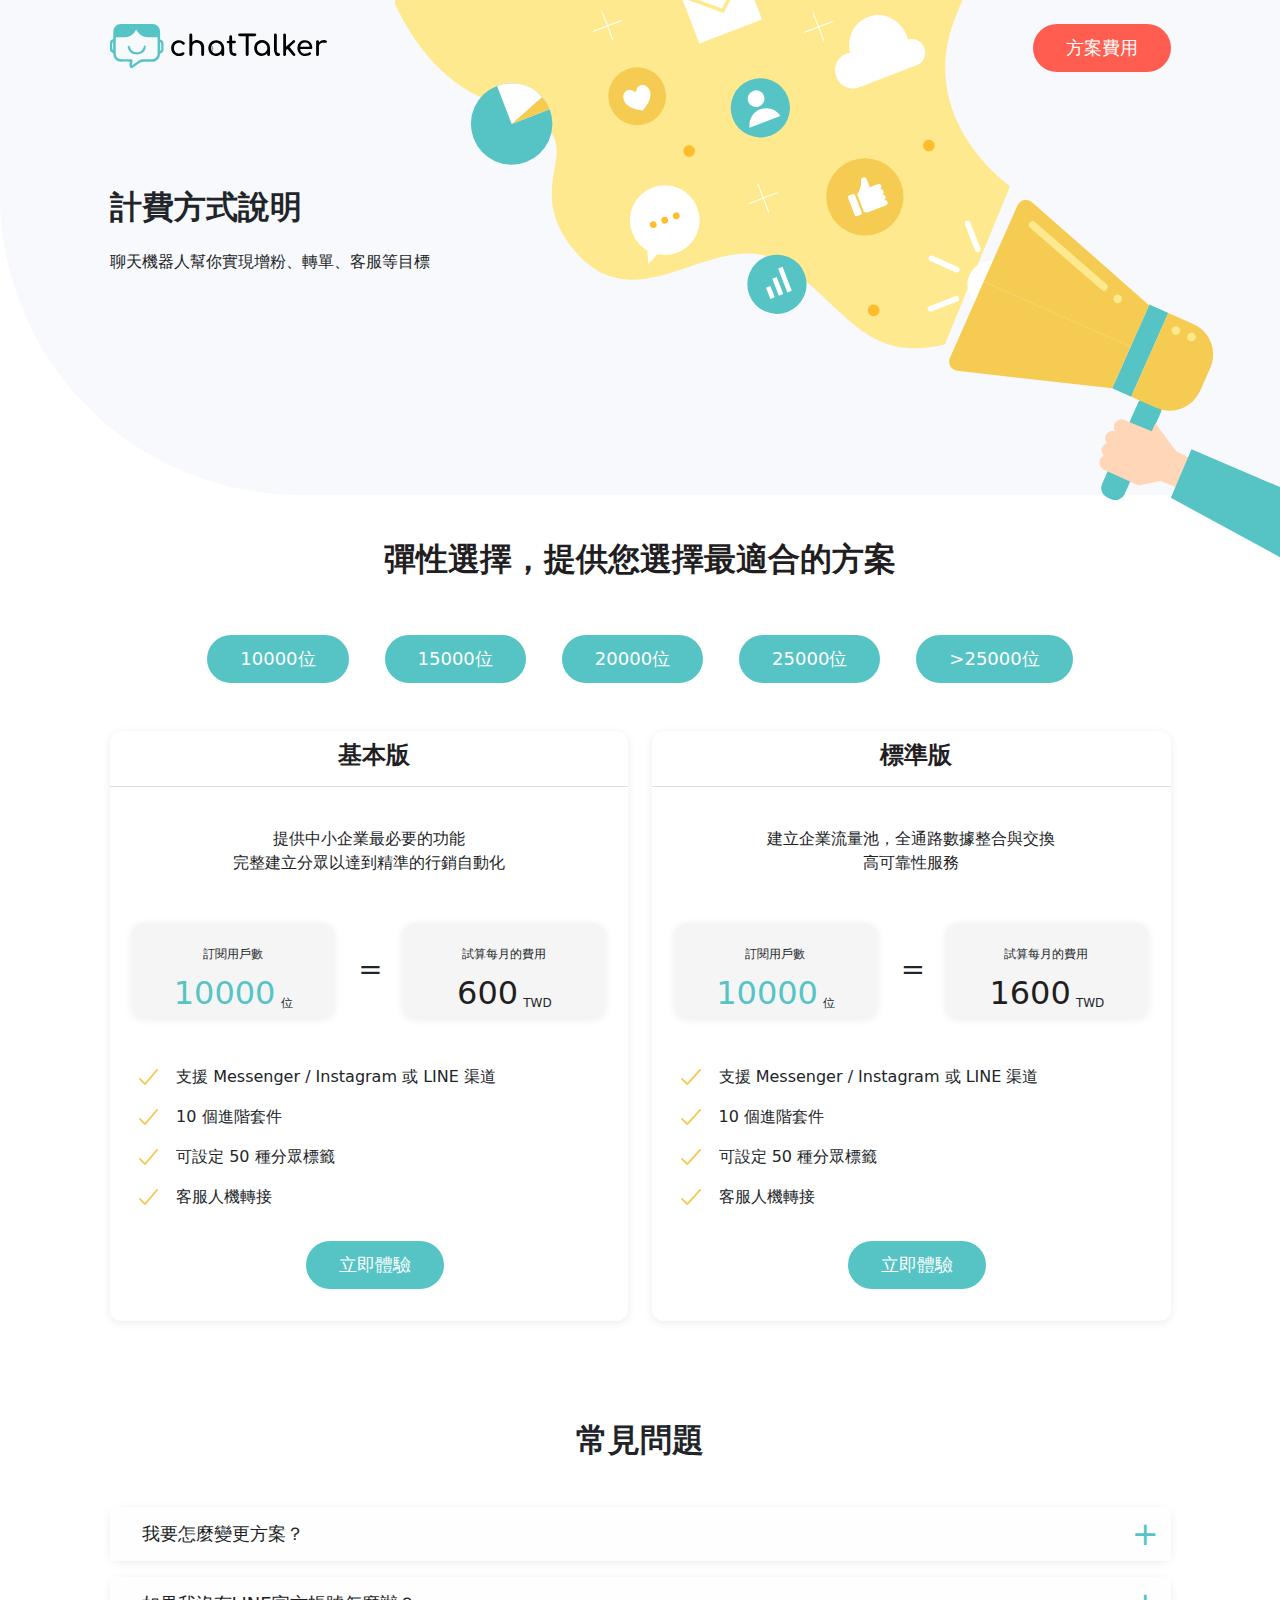
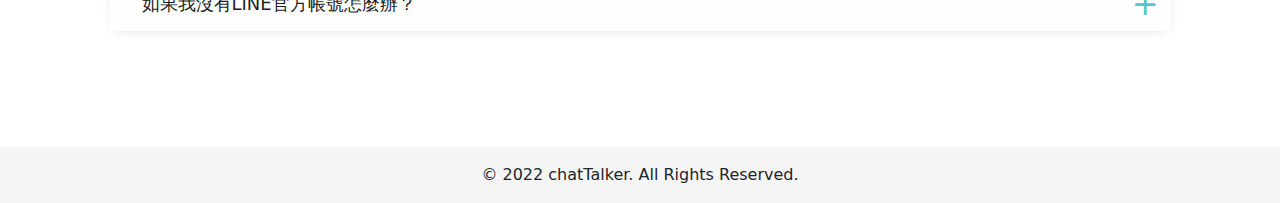
==== commit 72392dac: "01" ====
--- a/program.html
+++ b/program.html
@@ -1,10 +1,10 @@
-<html lang="en">
+<html lang="zh-Hant-TW">
 
 <head>
     <meta charset="UTF-8">
     <meta http-equiv="X-UA-Compatible" content="IE=edge">
     <meta name="viewport" content="width=device-width, initial-scale=1.0">
-    <title>Document</title>
+    <title>ChatTalker 最全面的聊天機器人</title>
     <link rel="stylesheet" href="./css/all.css">
 </head>
 
@@ -12,7 +12,7 @@
     <div class="wrapper">
         <header class="container d-flex">
             <h1>
-                <a href="./index.html">
+                <a href="index.html">
                     <img src="./images/logo.svg" alt="ChatTalker">
                 </a>
             </h1>
--- a/css/all.css
+++ b/css/all.css
@@ -14008,19 +14008,47 @@
   background-position: right top;
   position: relative;
 }
+@media (max-width: 768px) {
+  #program .wrapper {
+    background-image: url(../images/pricing_bg1_mob.svg);
+    background-repeat: no-repeat;
+    background-position: 10% 90px;
+    background-size: 100%;
+  }
+}
 #program .wrapper:after {
   content: "";
   position: absolute;
   top: 0;
   right: 0;
   width: 100%;
-  height: 470px;
+  height: 495px;
   border-radius: 0px 0px 0px 300px;
   background-color: #F7F9FD;
   z-index: -1;
 }
+@media (max-width: 768px) {
+  #program .wrapper:after {
+    top: 90px;
+  }
+}
+@media (max-width: 768px) {
+  #program header {
+    border-bottom: 2px solid #FFD153;
+  }
+}
 #program .pricing {
   padding-top: 116px;
+}
+@media (max-width: 768px) {
+  #program .pricing {
+    padding-top: 47px;
+    padding-left: 20px;
+  }
+  #program .pricing h2 {
+    font-size: 32px;
+    margin: 0;
+  }
 }
 #program .pricing p {
   padding-top: 16px;
@@ -14029,6 +14057,11 @@
 #program .choose h2 {
   padding-top: 250px;
   color: #221E1F;
+}
+@media (max-width: 768px) {
+  #program .choose h2 {
+    padding-top: 310px;
+  }
 }
 #program .choose ul.btn-group {
   display: -webkit-box;
@@ -14068,6 +14101,13 @@
   padding-right: 55px;
   font-size: 12px;
 }
+@media (max-width: 768px) {
+  #program .choose .card-body h5 {
+    padding-left: 28px;
+    padding-right: 27px;
+    padding-top: 16px;
+  }
+}
 #program .choose .card-body .text-subtitle-pri {
   font-size: 32px;
   color: #56C4C5;
@@ -14101,6 +14141,11 @@
   margin-left: 196px;
   margin-top: 32px;
   margin-bottom: 32px;
+}
+@media (max-width: 768px) {
+  #program .card {
+    margin-bottom: 24px;
+  }
 }
 #program .collapse-container {
   position: relative;
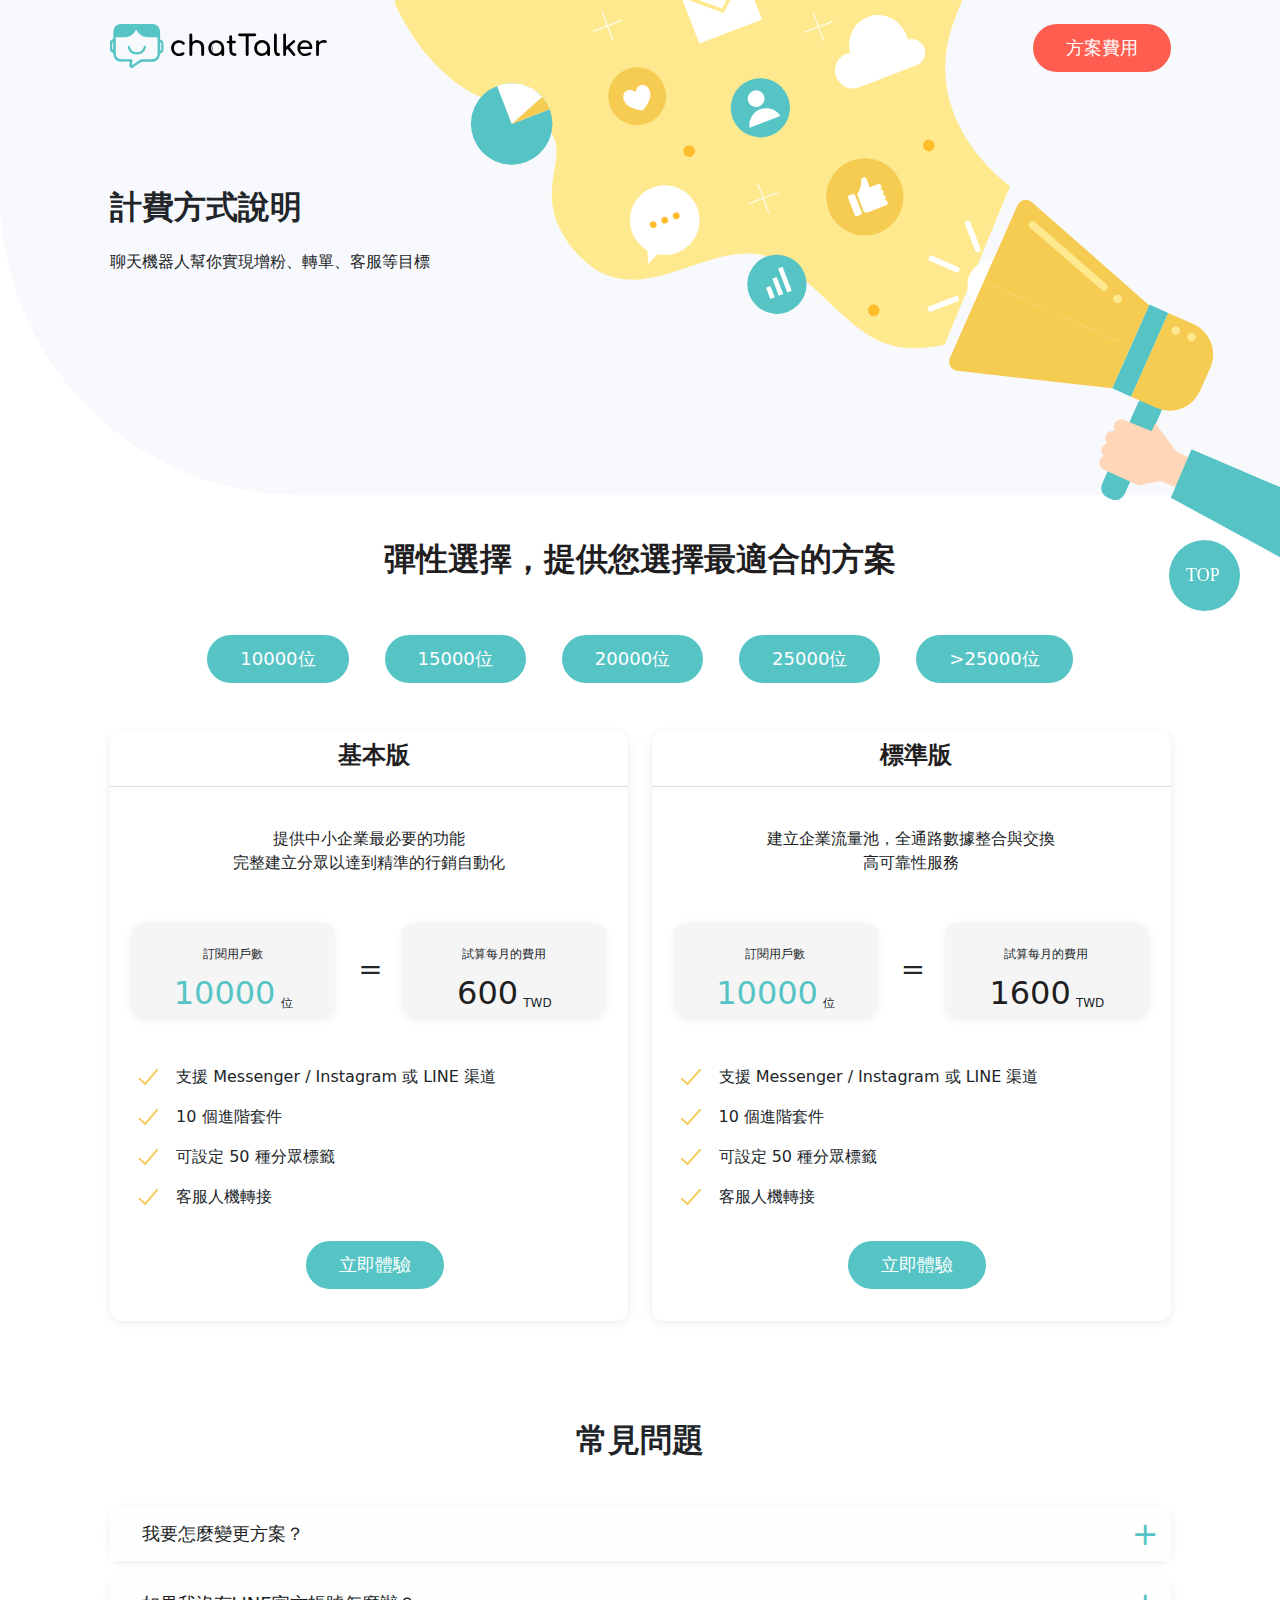
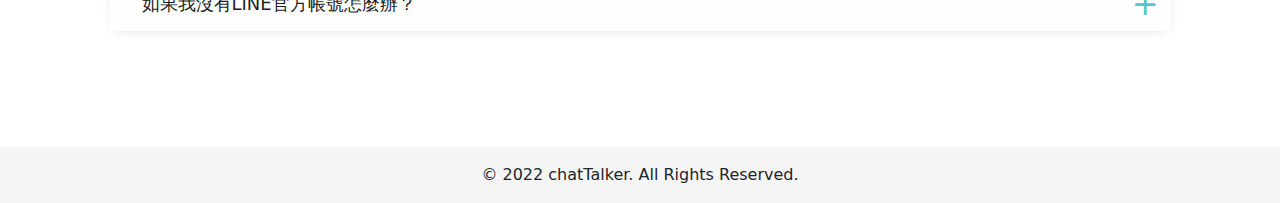
==== commit a154384a: "01" ====
--- a/program.html
+++ b/program.html
@@ -9,6 +9,7 @@
 </head>
 
 <body id="program">
+    <img class="top" src="./images/top.svg" alt="top">
     <div class="wrapper">
         <header class="container d-flex">
             <h1>
@@ -169,18 +170,6 @@
     </div>
 </body>
 <script src="./js/jquery-3.5.0.min.js"></script>
-<script>
-    let math = $('.math');
-    $(document).ready(function () {
-        $("body").on("click", function (event) {
-            console.log($(event.target))
-            event.preventDefault();
-            if ($(event.target).hasClass("collapse-title")) {
-                $(event.target).parent(".collapse-box").toggleClass("active");
-                $(event.target).siblings(".collapse-content").slideToggle("300");
-            }
-        });
-    });
-</script>
+<script src="./js/all.js"></script>
 
 </html>--- a/css/all.css
+++ b/css/all.css
@@ -14002,6 +14002,13 @@
   padding: 16px 0;
 }
 
+#program .top {
+  position: fixed;
+  right: 40px;
+  top: 60vh;
+  cursor: pointer !important;
+  z-index: 10;
+}
 #program .wrapper {
   background-image: url(../images/pricing_bg1.svg);
   background-repeat: no-repeat;
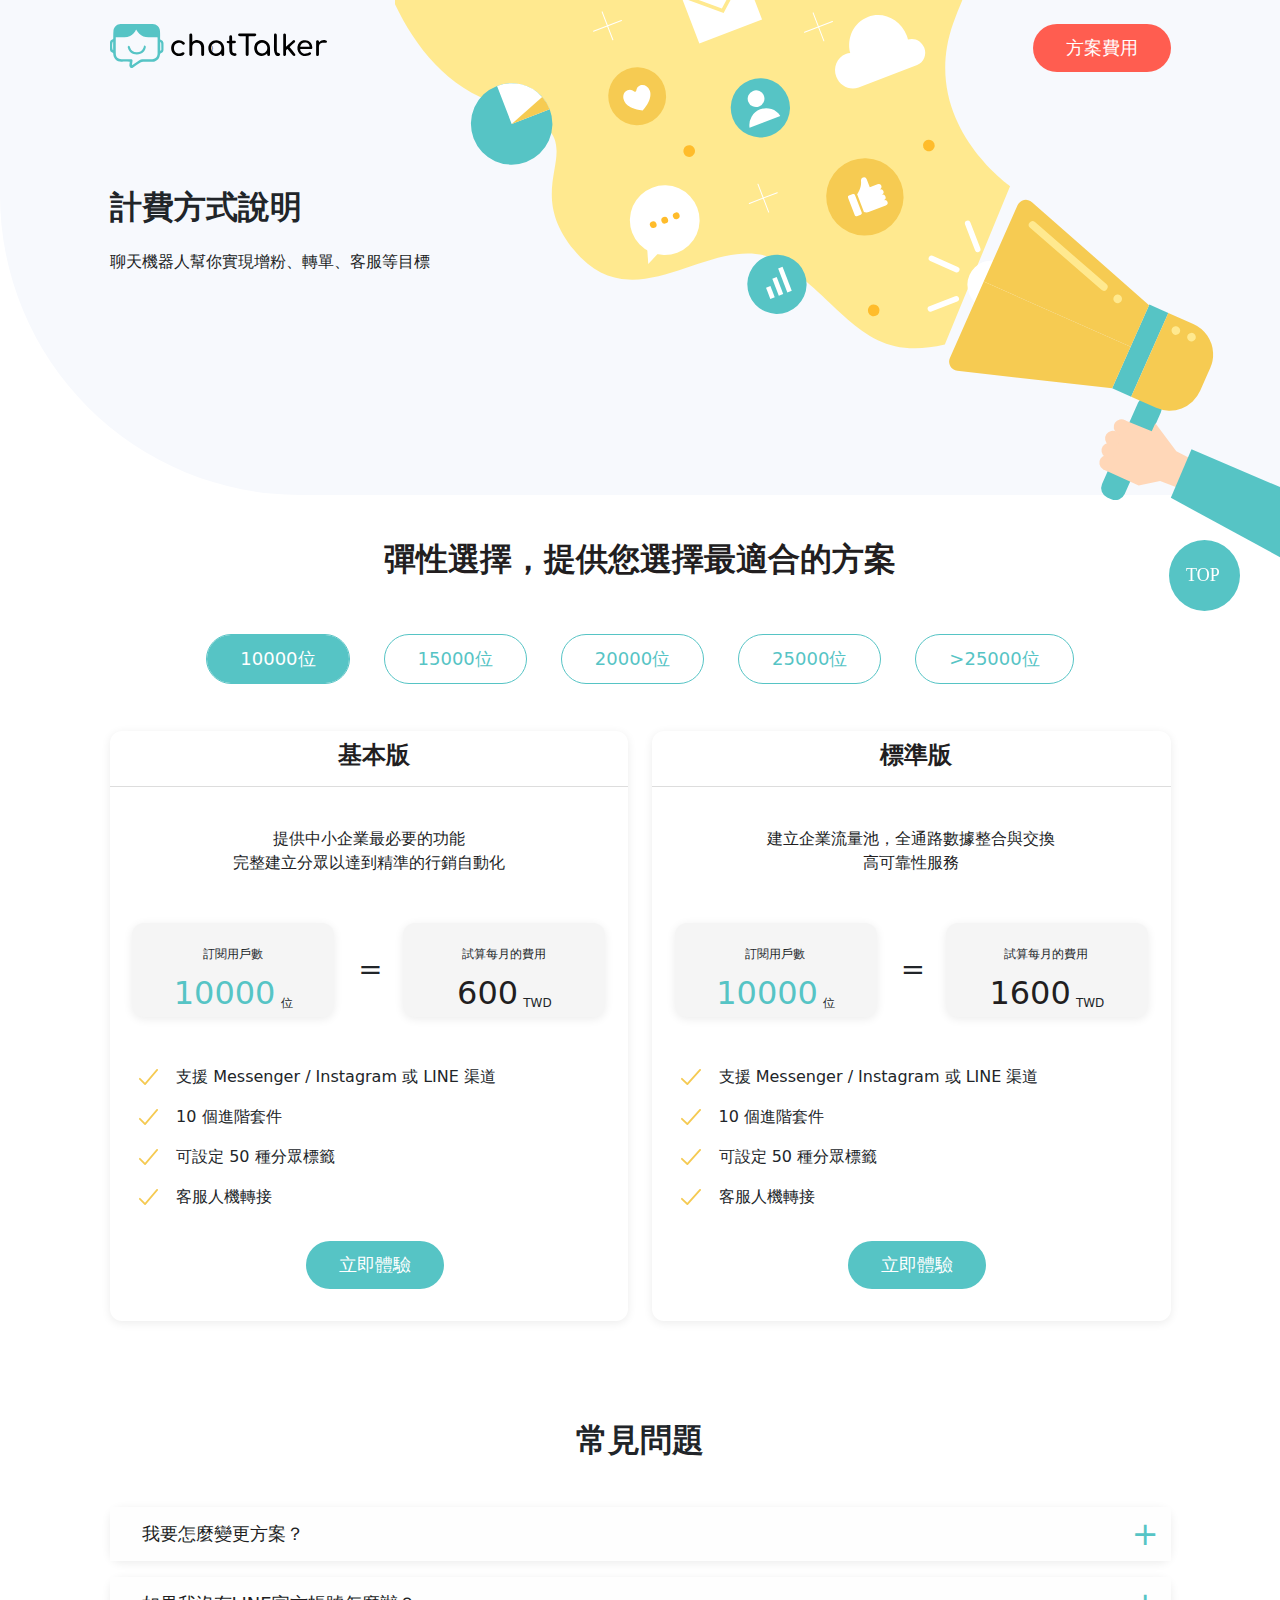
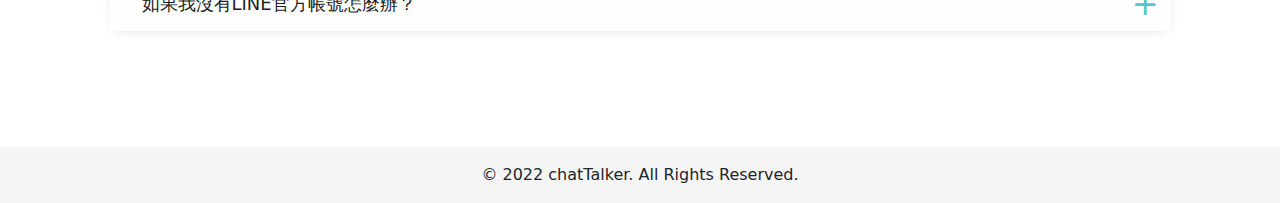
==== commit 63e1271e: "01" ====
--- a/program.html
+++ b/program.html
@@ -34,11 +34,11 @@
                 <h2 class="text-center fw-bold">彈性選擇，提供您選擇最適合的方案</h2>
             </div>
             <ul class="btn-group">
-                <li><a href="#" class="btn btn-theme">10000位</a></li>
-                <li><a href="#" class="btn btn-theme">15000位</a></li>
-                <li><a href="#" class="btn btn-theme">20000位</a></li>
-                <li><a href="#" class="btn btn-theme">25000位</a></li>
-                <li><a href="#" class="btn btn-theme">>25000位</a></li>
+                <li><button class="btn btn-price active" index="0">10000位</button></li>
+                <li><button class="btn btn-price" index="1">15000位</button></li>
+                <li><button class="btn btn-price" index="2">20000位</button></li>
+                <li><button class="btn btn-price" index="3">25000位</button></li>
+                <li><button class="btn btn-price" index="4">>25000位</button></li>
             </ul>
             <div class="row">
                 <div class="col-lg-6 col-md-12">
@@ -62,8 +62,8 @@
                                 <div class="col-5">
                                     <div class="card bg-grey">
                                         <h5 class="text-center">試算每月的費用</h5>
-                                        <div class="d-inline">
-                                            <p class="text-subtitle-blc">600</p>
+                                        <div class="d-inline base">
+                                            <p class="text-subtitle-blc base-price">600</p>
                                             <sub>TWD</sub>
                                         </div>
                                     </div>
@@ -112,8 +112,8 @@
                                 <div class="col-5">
                                     <div class="card bg-grey">
                                         <h5 class="text-center">試算每月的費用</h5>
-                                        <div class="d-inline">
-                                            <p class="text-subtitle-blc">1600</p>
+                                        <div class="d-inline pro">
+                                            <p class="text-subtitle-blc pro-price">1600</p>
                                             <sub>TWD</sub>
                                         </div>
                                     </div>
@@ -169,7 +169,7 @@
 
     </div>
 </body>
-<script src="./js/jquery-3.5.0.min.js"></script>
+<script src="https://cdnjs.cloudflare.com/ajax/libs/jquery/3.6.0/jquery.min.js"></script>
 <script src="./js/all.js"></script>
 
 </html>--- a/css/all.css
+++ b/css/all.css
@@ -13661,6 +13661,16 @@
   background-color: #56C4C5;
 }
 
+.btn-price {
+  color: #56C4C5;
+  outline: #56C4C5 1px solid;
+}
+
+.btn-price:hover, .btn-price.active {
+  background: #56C4C5;
+  color: #FFFFFF;
+}
+
 .bg-grey {
   background-color: #F5F5F5;
 }
@@ -13690,6 +13700,14 @@
     margin-bottom: 24px;
   }
 }
+.top {
+  position: fixed;
+  right: 40px;
+  top: 60vh;
+  cursor: pointer !important;
+  z-index: 10;
+}
+
 #index .wrapper {
   background-image: url(../images/bg_yellow.svg), url(../images/Ellipse3.svg), url(../images/Ellipse18.svg), url(../images/Ellipse19.svg);
   background-position: right top, -180px 589px, 85% 1659px, 70px 2500px;
